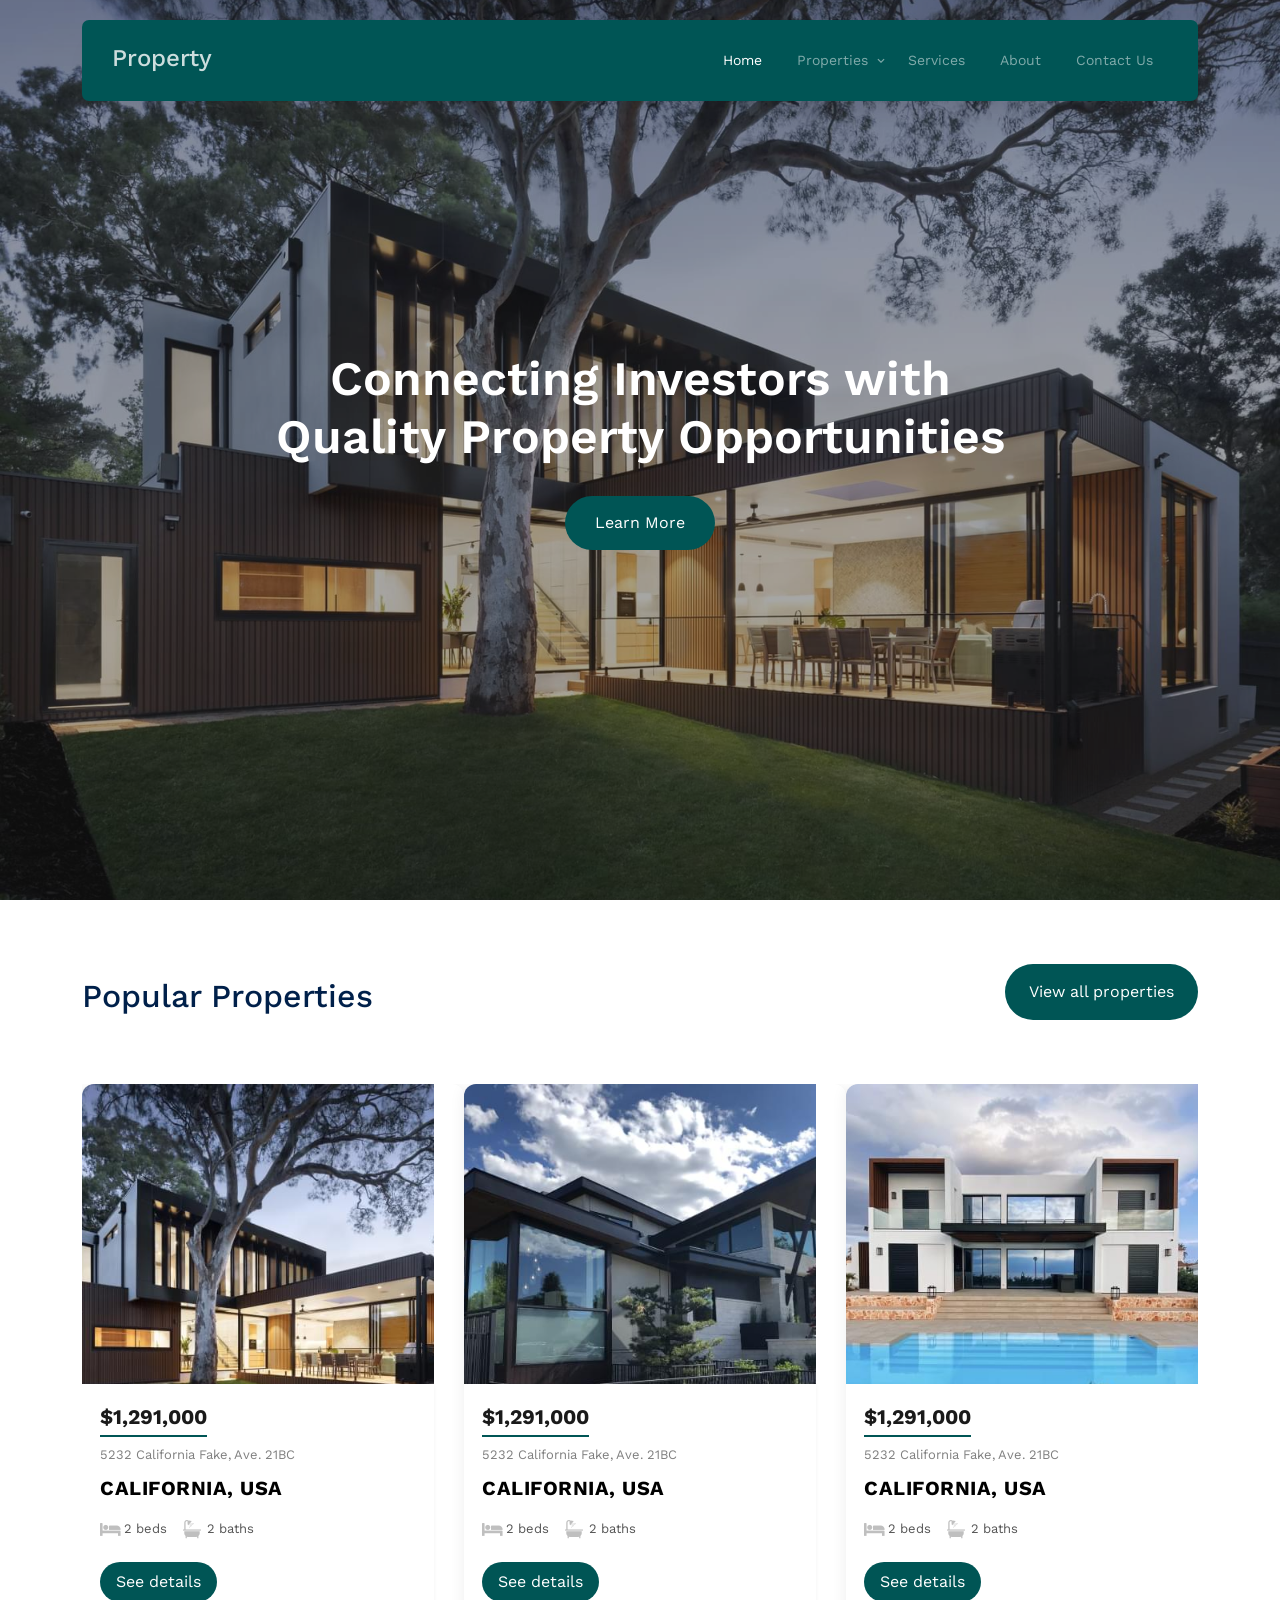
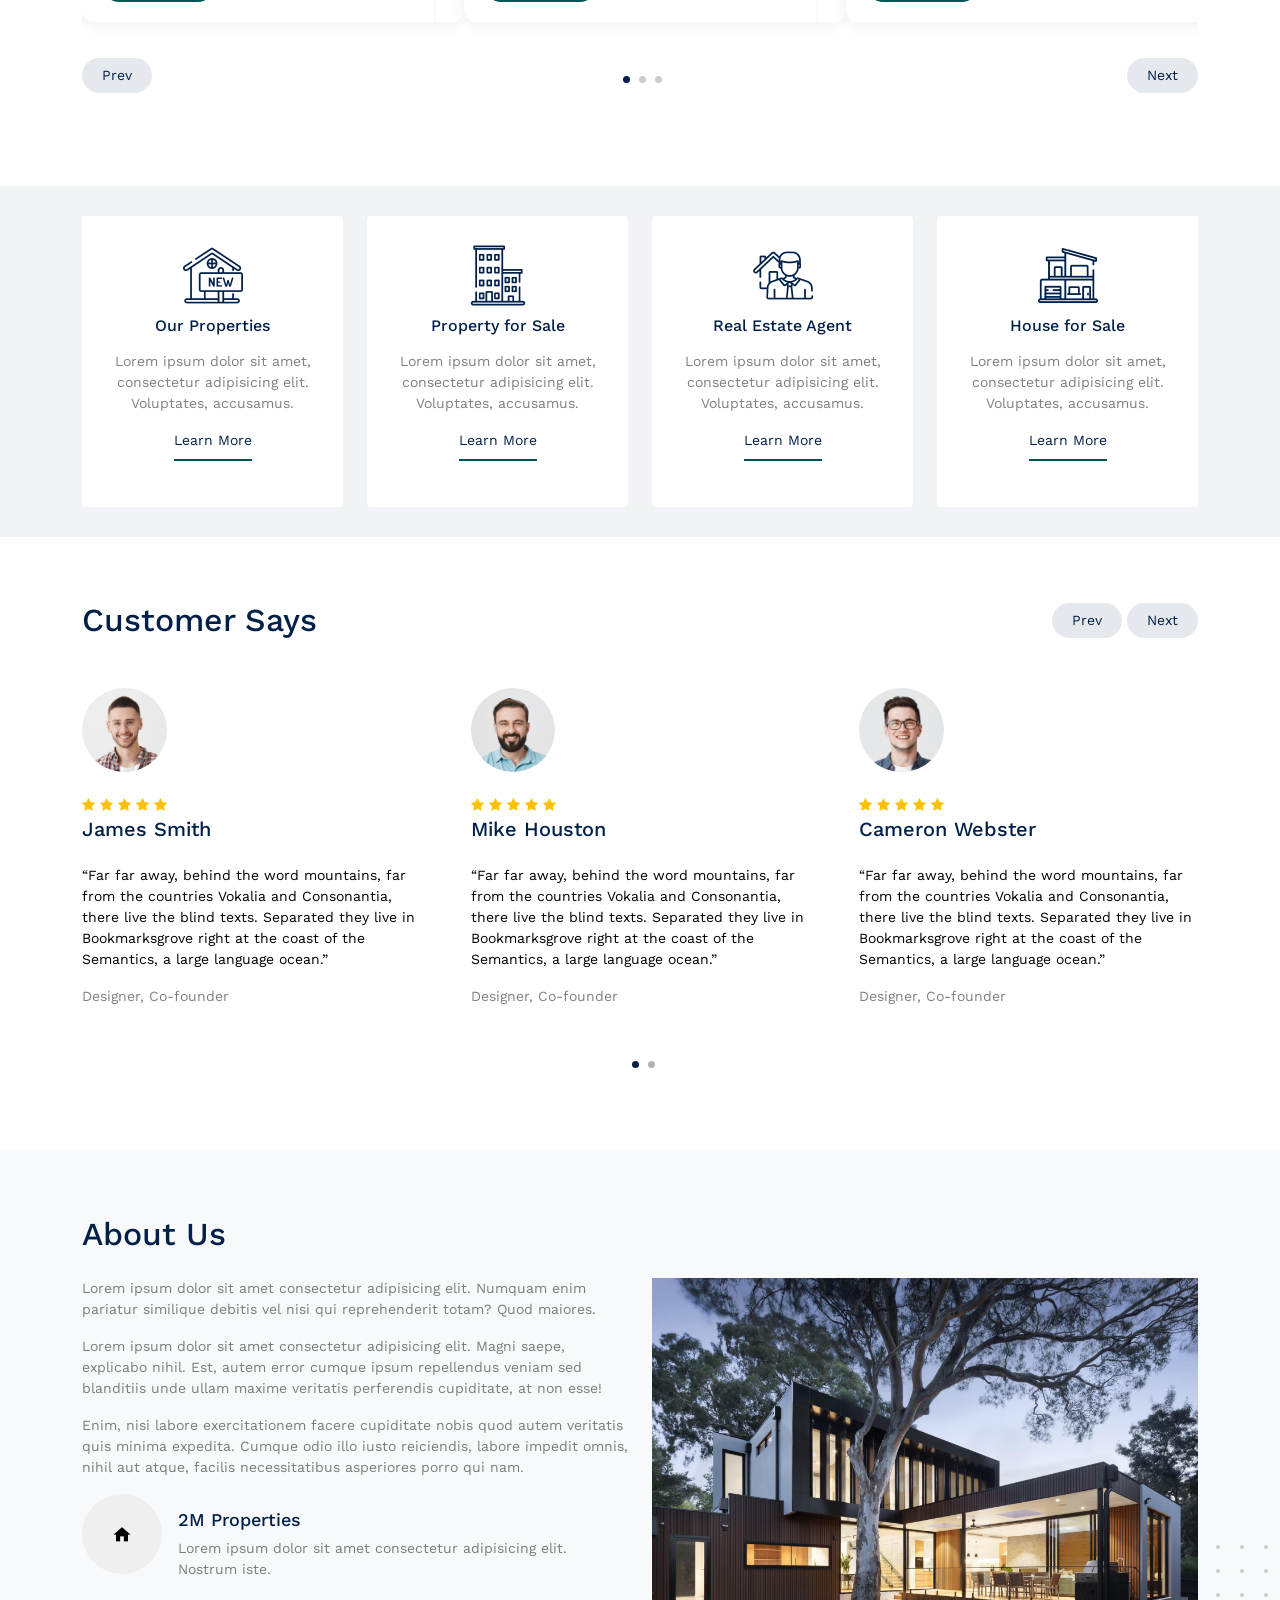
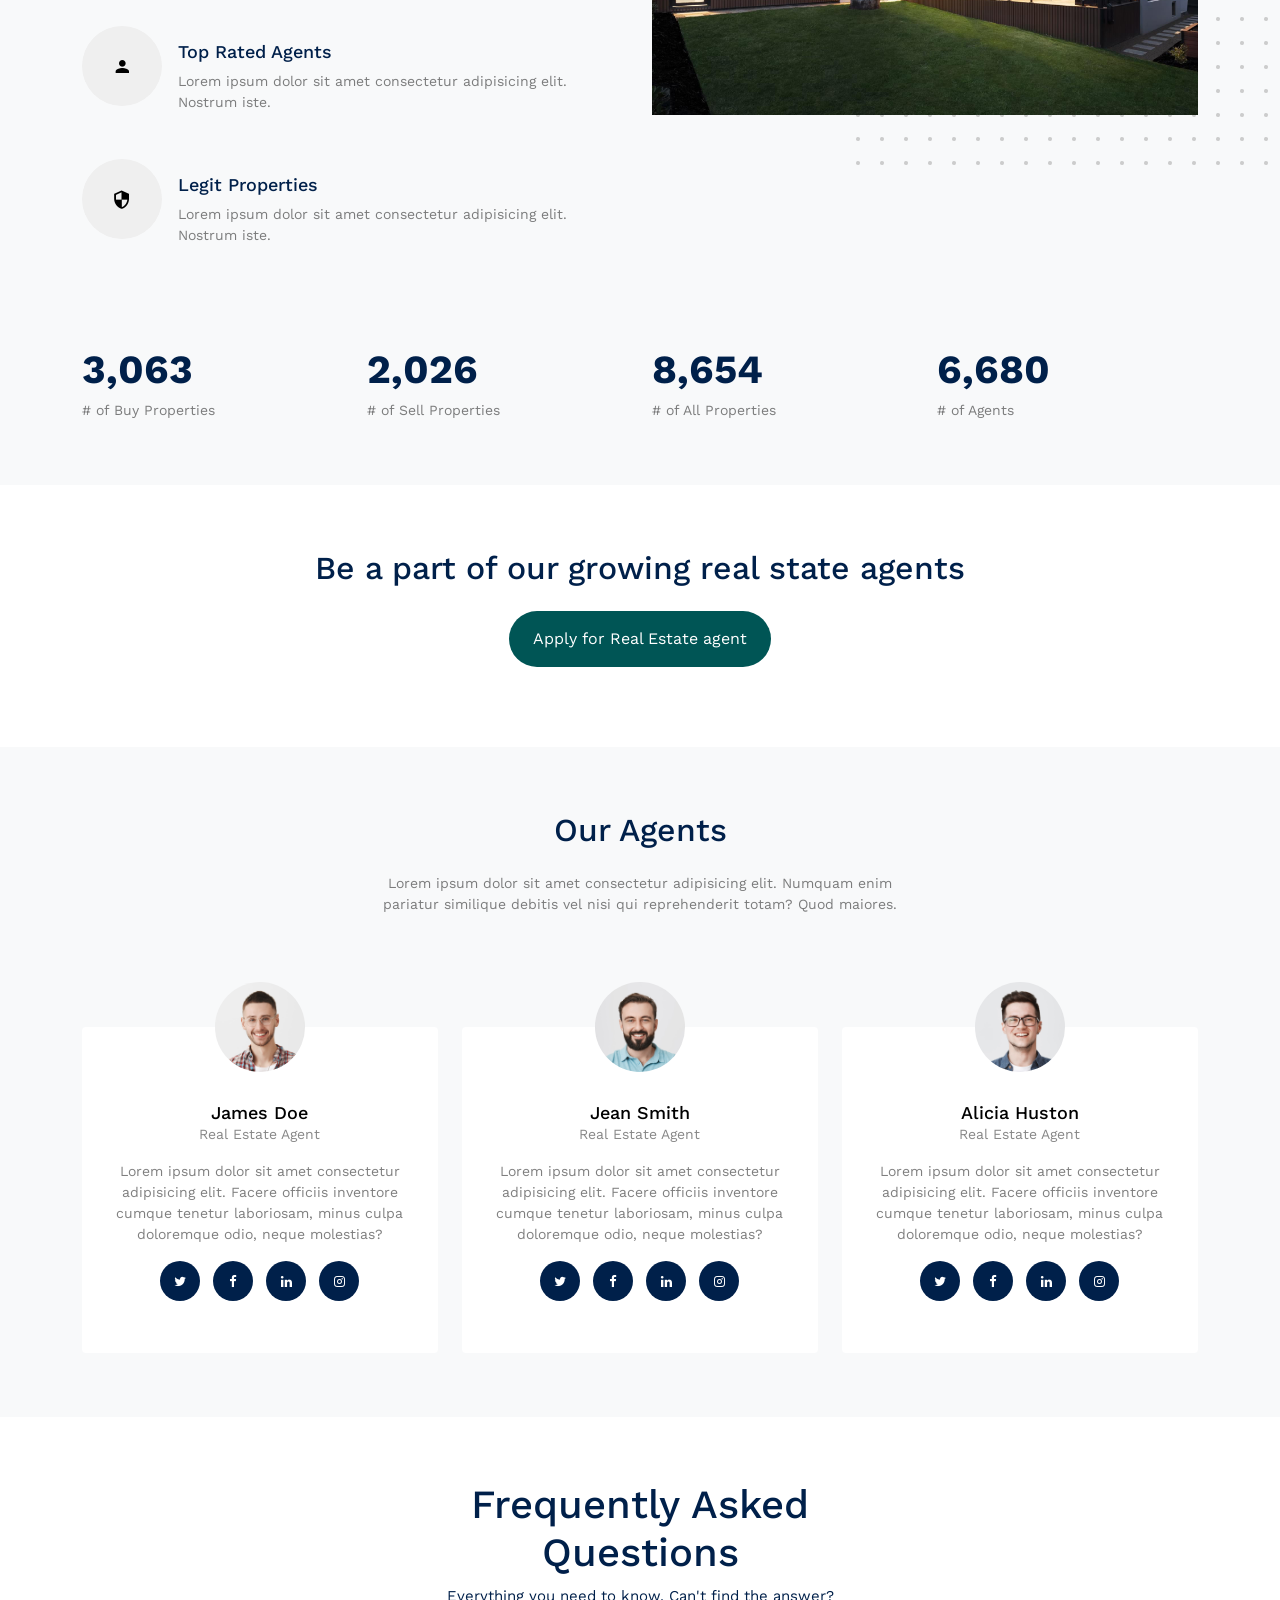
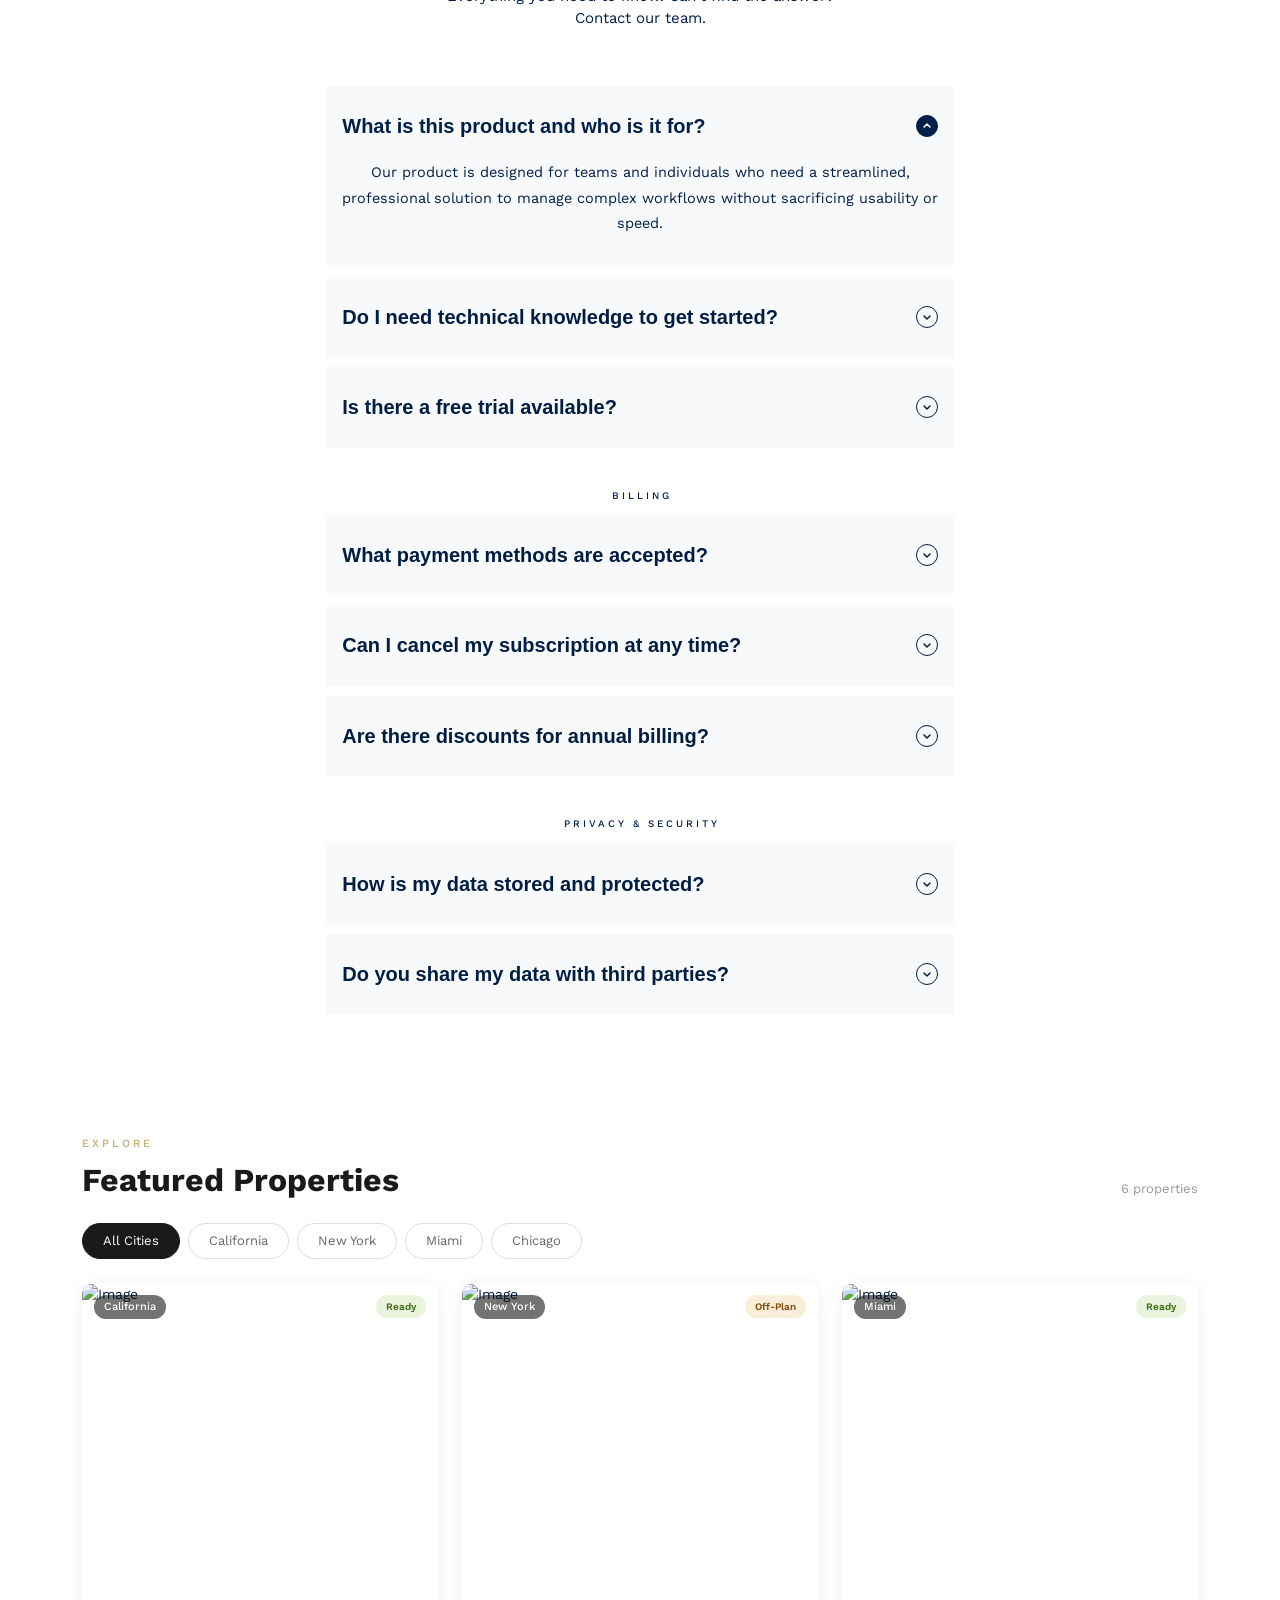
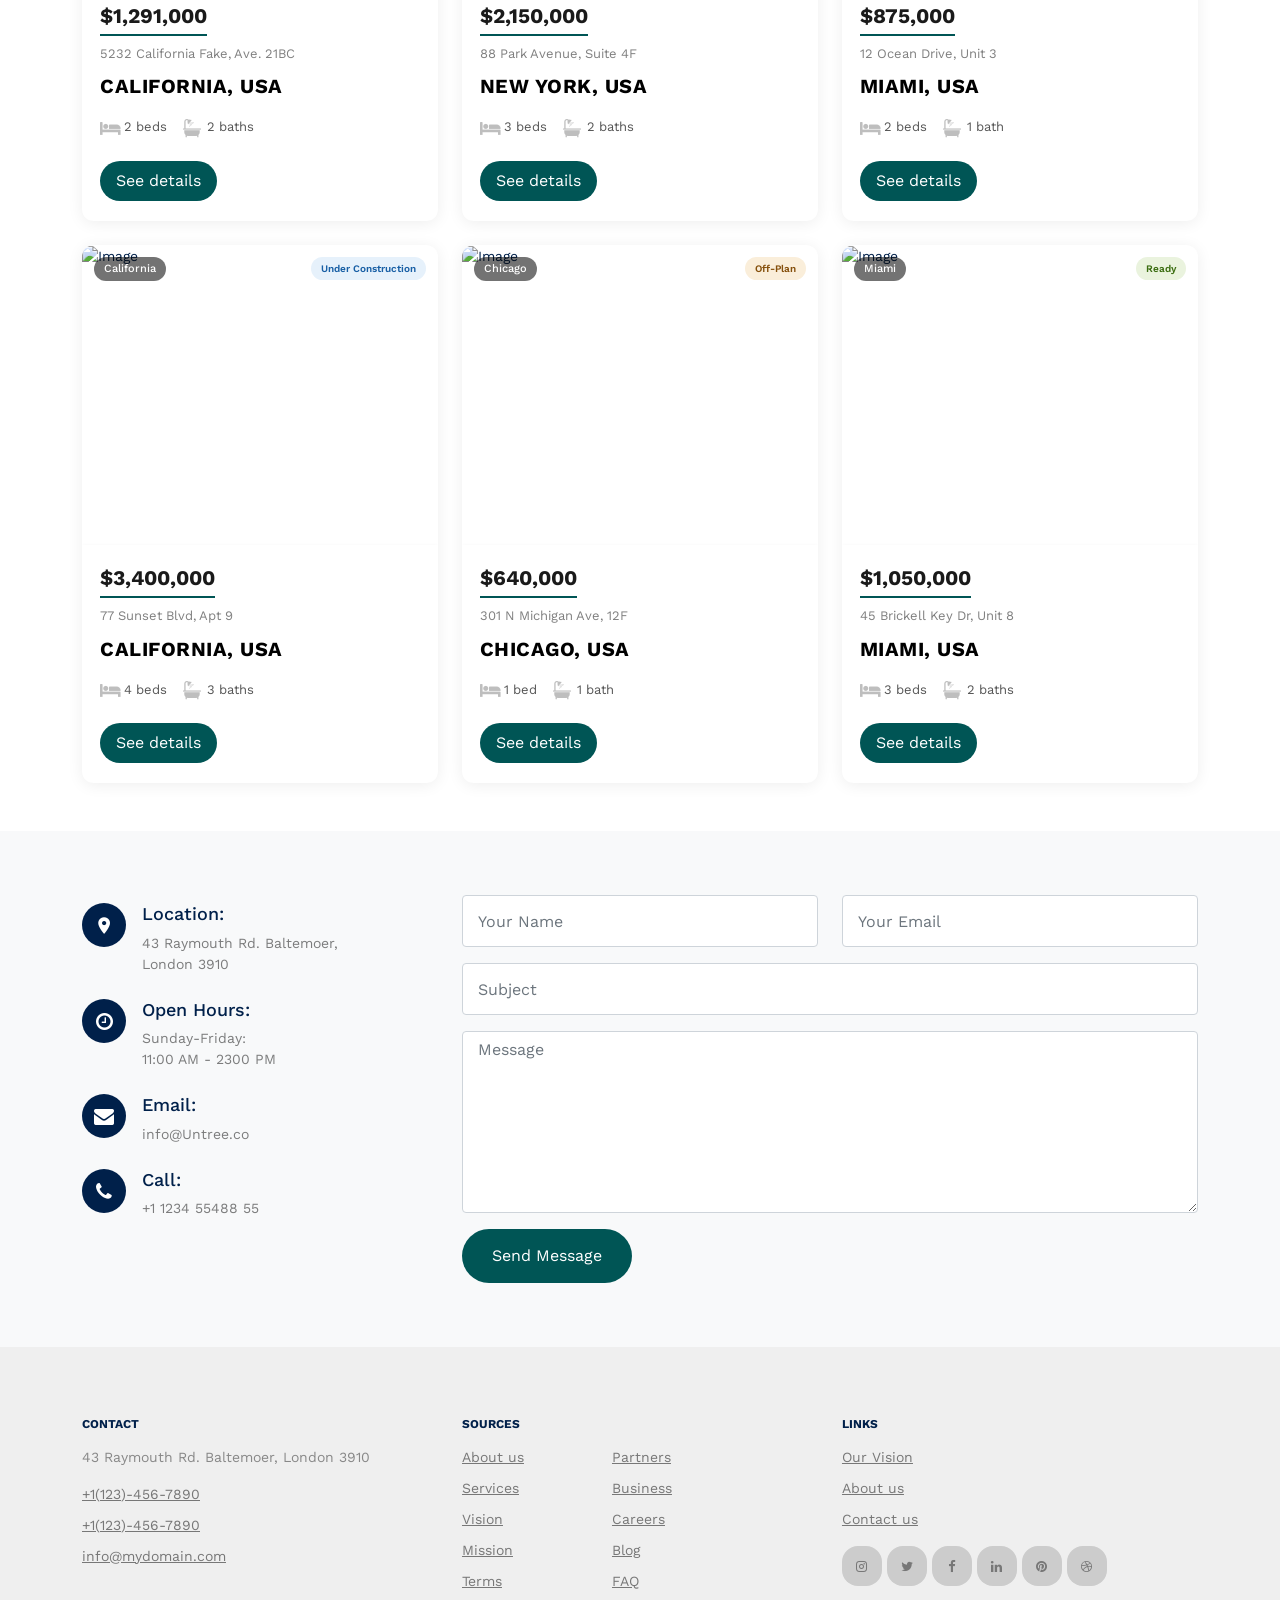
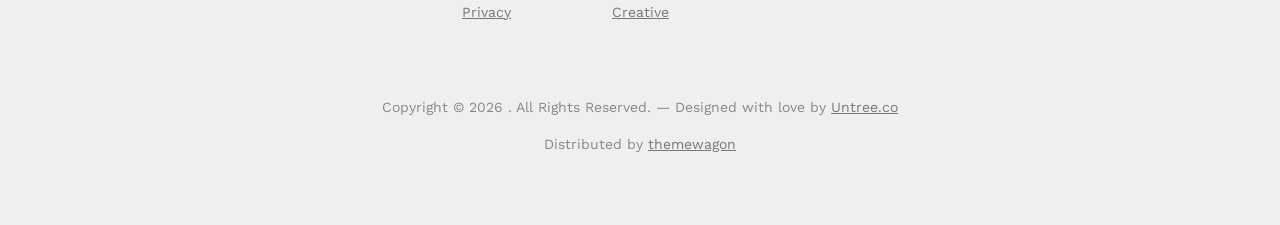
==== index.html @ 1cec0b63 "First commit" ====
<!-- /*
* Template Name: Property
* Template Author: Untree.co
* Template URI: https://untree.co/
* License: https://creativecommons.org/licenses/by/3.0/
*/ -->
<!DOCTYPE html>
<html lang="en">

<head>
  <meta charset="utf-8" />
  <meta name="viewport" content="width=device-width, initial-scale=1" />
  <meta name="author" content="Untree.co" />
  <link rel="shortcut icon" href="favicon.png" />

  <meta name="description" content="" />
  <meta name="keywords" content="bootstrap, bootstrap5" />

  <link rel="preconnect" href="https://fonts.googleapis.com" />
  <link rel="preconnect" href="https://fonts.gstatic.com" crossorigin />
  <link href="https://fonts.googleapis.com/css2?family=Work+Sans:wght@400;500;600;700&display=swap" rel="stylesheet" />

  <link rel="stylesheet" href="fonts/icomoon/style.css" />
  <link rel="stylesheet" href="fonts/flaticon/font/flaticon.css" />

  <link rel="stylesheet" href="css/tiny-slider.css" />
  <link rel="stylesheet" href="css/aos.css" />
  <link rel="stylesheet" href="css/style.css" />

  <title>
    Property &mdash; Free Bootstrap 5 Website Template by Untree.co
  </title>
</head>

<body>
  <div class="site-mobile-menu site-navbar-target">
    <div class="site-mobile-menu-header">
      <div class="site-mobile-menu-close">
        <span class="icofont-close js-menu-toggle"></span>
      </div>
    </div>
    <div class="site-mobile-menu-body"></div>
  </div>

  <nav class="site-nav">
    <div class="container">
      <div class="menu-bg-wrap">
        <div class="site-navigation">
          <a href="index.html" class="logo m-0 float-start">Property</a>

          <ul class="js-clone-nav d-none d-lg-inline-block text-start site-menu float-end">
            <li class="active"><a href="index.html">Home</a></li>
            <li class="has-children">
              <a href="properties.html">Properties</a>
              <ul class="dropdown">
                <li><a href="#">Buy Property</a></li>
                <li><a href="#">Sell Property</a></li>
                <li class="has-children">
                  <a href="#">Dropdown</a>
                  <ul class="dropdown">
                    <li><a href="#">Sub Menu One</a></li>
                    <li><a href="#">Sub Menu Two</a></li>
                    <li><a href="#">Sub Menu Three</a></li>
                  </ul>
                </li>
              </ul>
            </li>
            <li><a href="services.html">Services</a></li>
            <li><a href="about.html">About</a></li>
            <li><a href="contact.html">Contact Us</a></li>
          </ul>

          <a href="#"
            class="burger light me-auto float-end mt-1 site-menu-toggle js-menu-toggle d-inline-block d-lg-none"
            data-toggle="collapse" data-target="#main-navbar">
            <span></span>
          </a>
        </div>
      </div>
    </div>
  </nav>

  <div class="hero">
    <div class="hero-slide">
      <div class="img overlay" style="background-image: url('images/hero_bg_3.jpg')"></div>
      <div class="img overlay" style="background-image: url('images/hero_bg_2.jpg')"></div>
      <div class="img overlay" style="background-image: url('images/hero_bg_1.jpg')"></div>
    </div>

    <div class="container">
      <div class="row justify-content-center align-items-center">
        <div class="col-lg-8 text-center">
          <h1 class="heading" data-aos="fade-up">
            Connecting Investors with Quality Property Opportunities
          </h1>
          <!-- <h5 class="mb-3">British expat expertise, 20 years of local knowledge, and end-to-end investor support for the Saudi property market.</h5> -->
          <button type="button" class="btn btn-primary">Learn More</button>


        </div>
      </div>
    </div>
  </div>

  <div class="section">
    <div class="container">
      <div class="row mb-5 align-items-center">
        <div class="col-lg-6">
          <h2 class="font-weight-bold text-primary heading">
            Popular Properties
          </h2>
        </div>
        <div class="col-lg-6 text-lg-end">
          <p>
            <a href="#" target="_blank" class="btn btn-primary text-white py-3 px-4">View all properties</a>
          </p>
        </div>
      </div>
      <div class="row">
        <div class="col-12">
          <div class="property-slider-wrap">
            <div class="property-slider">
              <div class="property-item">
                <a href="property-single.html" class="img">
                  <img src="images/img_1.jpg" alt="Image" class="img-fluid" />
                </a>

                <div class="property-content">
                  <div class="price mb-2"><span>$1,291,000</span></div>
                  <div>
                    <span class="d-block mb-2 text-black-50">5232 California Fake, Ave. 21BC</span>
                    <span class="city d-block mb-3">California, USA</span>

                    <div class="specs d-flex mb-4">
                      <span class="d-block d-flex align-items-center me-3">
                        <span class="icon-bed me-2"></span>
                        <span class="caption">2 beds</span>
                      </span>
                      <span class="d-block d-flex align-items-center">
                        <span class="icon-bath me-2"></span>
                        <span class="caption">2 baths</span>
                      </span>
                    </div>

                    <a href="property-single.html" class="btn btn-primary py-2 px-3">See details</a>
                  </div>
                </div>
              </div>
              <!-- .item -->

              <div class="property-item">
                <a href="property-single.html" class="img">
                  <img src="images/img_2.jpg" alt="Image" class="img-fluid" />
                </a>

                <div class="property-content">
                  <div class="price mb-2"><span>$1,291,000</span></div>
                  <div>
                    <span class="d-block mb-2 text-black-50">5232 California Fake, Ave. 21BC</span>
                    <span class="city d-block mb-3">California, USA</span>

                    <div class="specs d-flex mb-4">
                      <span class="d-block d-flex align-items-center me-3">
                        <span class="icon-bed me-2"></span>
                        <span class="caption">2 beds</span>
                      </span>
                      <span class="d-block d-flex align-items-center">
                        <span class="icon-bath me-2"></span>
                        <span class="caption">2 baths</span>
                      </span>
                    </div>

                    <a href="property-single.html" class="btn btn-primary py-2 px-3">See details</a>
                  </div>
                </div>
              </div>
              <!-- .item -->

              <div class="property-item">
                <a href="property-single.html" class="img">
                  <img src="images/img_3.jpg" alt="Image" class="img-fluid" />
                </a>

                <div class="property-content">
                  <div class="price mb-2"><span>$1,291,000</span></div>
                  <div>
                    <span class="d-block mb-2 text-black-50">5232 California Fake, Ave. 21BC</span>
                    <span class="city d-block mb-3">California, USA</span>

                    <div class="specs d-flex mb-4">
                      <span class="d-block d-flex align-items-center me-3">
                        <span class="icon-bed me-2"></span>
                        <span class="caption">2 beds</span>
                      </span>
                      <span class="d-block d-flex align-items-center">
                        <span class="icon-bath me-2"></span>
                        <span class="caption">2 baths</span>
                      </span>
                    </div>

                    <a href="property-single.html" class="btn btn-primary py-2 px-3">See details</a>
                  </div>
                </div>
              </div>
              <!-- .item -->

              <div class="property-item">
                <a href="property-single.html" class="img">
                  <img src="images/img_4.jpg" alt="Image" class="img-fluid" />
                </a>

                <div class="property-content">
                  <div class="price mb-2"><span>$1,291,000</span></div>
                  <div>
                    <span class="d-block mb-2 text-black-50">5232 California Fake, Ave. 21BC</span>
                    <span class="city d-block mb-3">California, USA</span>

                    <div class="specs d-flex mb-4">
                      <span class="d-block d-flex align-items-center me-3">
                        <span class="icon-bed me-2"></span>
                        <span class="caption">2 beds</span>
                      </span>
                      <span class="d-block d-flex align-items-center">
                        <span class="icon-bath me-2"></span>
                        <span class="caption">2 baths</span>
                      </span>
                    </div>

                    <a href="property-single.html" class="btn btn-primary py-2 px-3">See details</a>
                  </div>
                </div>
              </div>
              <!-- .item -->

              <div class="property-item">
                <a href="property-single.html" class="img">
                  <img src="images/img_5.jpg" alt="Image" class="img-fluid" />
                </a>

                <div class="property-content">
                  <div class="price mb-2"><span>$1,291,000</span></div>
                  <div>
                    <span class="d-block mb-2 text-black-50">5232 California Fake, Ave. 21BC</span>
                    <span class="city d-block mb-3">California, USA</span>

                    <div class="specs d-flex mb-4">
                      <span class="d-block d-flex align-items-center me-3">
                        <span class="icon-bed me-2"></span>
                        <span class="caption">2 beds</span>
                      </span>
                      <span class="d-block d-flex align-items-center">
                        <span class="icon-bath me-2"></span>
                        <span class="caption">2 baths</span>
                      </span>
                    </div>

                    <a href="property-single.html" class="btn btn-primary py-2 px-3">See details</a>
                  </div>
                </div>
              </div>
              <!-- .item -->

              <div class="property-item">
                <a href="property-single.html" class="img">
                  <img src="images/img_6.jpg" alt="Image" class="img-fluid" />
                </a>

                <div class="property-content">
                  <div class="price mb-2"><span>$1,291,000</span></div>
                  <div>
                    <span class="d-block mb-2 text-black-50">5232 California Fake, Ave. 21BC</span>
                    <span class="city d-block mb-3">California, USA</span>

                    <div class="specs d-flex mb-4">
                      <span class="d-block d-flex align-items-center me-3">
                        <span class="icon-bed me-2"></span>
                        <span class="caption">2 beds</span>
                      </span>
                      <span class="d-block d-flex align-items-center">
                        <span class="icon-bath me-2"></span>
                        <span class="caption">2 baths</span>
                      </span>
                    </div>

                    <a href="property-single.html" class="btn btn-primary py-2 px-3">See details</a>
                  </div>
                </div>
              </div>
              <!-- .item -->

              <div class="property-item">
                <a href="property-single.html" class="img">
                  <img src="images/img_7.jpg" alt="Image" class="img-fluid" />
                </a>

                <div class="property-content">
                  <div class="price mb-2"><span>$1,291,000</span></div>
                  <div>
                    <span class="d-block mb-2 text-black-50">5232 California Fake, Ave. 21BC</span>
                    <span class="city d-block mb-3">California, USA</span>

                    <div class="specs d-flex mb-4">
                      <span class="d-block d-flex align-items-center me-3">
                        <span class="icon-bed me-2"></span>
                        <span class="caption">2 beds</span>
                      </span>
                      <span class="d-block d-flex align-items-center">
                        <span class="icon-bath me-2"></span>
                        <span class="caption">2 baths</span>
                      </span>
                    </div>

                    <a href="property-single.html" class="btn btn-primary py-2 px-3">See details</a>
                  </div>
                </div>
              </div>
              <!-- .item -->

              <div class="property-item">
                <a href="property-single.html" class="img">
                  <img src="images/img_8.jpg" alt="Image" class="img-fluid" />
                </a>

                <div class="property-content">
                  <div class="price mb-2"><span>$1,291,000</span></div>
                  <div>
                    <span class="d-block mb-2 text-black-50">5232 California Fake, Ave. 21BC</span>
                    <span class="city d-block mb-3">California, USA</span>

                    <div class="specs d-flex mb-4">
                      <span class="d-block d-flex align-items-center me-3">
                        <span class="icon-bed me-2"></span>
                        <span class="caption">2 beds</span>
                      </span>
                      <span class="d-block d-flex align-items-center">
                        <span class="icon-bath me-2"></span>
                        <span class="caption">2 baths</span>
                      </span>
                    </div>

                    <a href="property-single.html" class="btn btn-primary py-2 px-3">See details</a>
                  </div>
                </div>
              </div>
              <!-- .item -->

              <div class="property-item">
                <a href="property-single.html" class="img">
                  <img src="images/img_1.jpg" alt="Image" class="img-fluid" />
                </a>

                <div class="property-content">
                  <div class="price mb-2"><span>$1,291,000</span></div>
                  <div>
                    <span class="d-block mb-2 text-black-50">5232 California Fake, Ave. 21BC</span>
                    <span class="city d-block mb-3">California, USA</span>

                    <div class="specs d-flex mb-4">
                      <span class="d-block d-flex align-items-center me-3">
                        <span class="icon-bed me-2"></span>
                        <span class="caption">2 beds</span>
                      </span>
                      <span class="d-block d-flex align-items-center">
                        <span class="icon-bath me-2"></span>
                        <span class="caption">2 baths</span>
                      </span>
                    </div>

                    <a href="property-single.html" class="btn btn-primary py-2 px-3">See details</a>
                  </div>
                </div>
              </div>
              <!-- .item -->
            </div>

            <div id="property-nav" class="controls" tabindex="0" aria-label="Carousel Navigation">
              <span class="prev" data-controls="prev" aria-controls="property" tabindex="-1">Prev</span>
              <span class="next" data-controls="next" aria-controls="property" tabindex="-1">Next</span>
            </div>
          </div>
        </div>
      </div>
    </div>
  </div>

  <section class="features-1">
    <div class="container">
      <div class="row">
        <div class="col-6 col-lg-3" data-aos="fade-up" data-aos-delay="300">
          <div class="box-feature">
            <span class="flaticon-house"></span>
            <h3 class="mb-3">Our Properties</h3>
            <p>
              Lorem ipsum dolor sit amet, consectetur adipisicing elit.
              Voluptates, accusamus.
            </p>
            <p><a href="#" class="learn-more">Learn More</a></p>
          </div>
        </div>
        <div class="col-6 col-lg-3" data-aos="fade-up" data-aos-delay="500">
          <div class="box-feature">
            <span class="flaticon-building"></span>
            <h3 class="mb-3">Property for Sale</h3>
            <p>
              Lorem ipsum dolor sit amet, consectetur adipisicing elit.
              Voluptates, accusamus.
            </p>
            <p><a href="#" class="learn-more">Learn More</a></p>
          </div>
        </div>
        <div class="col-6 col-lg-3" data-aos="fade-up" data-aos-delay="400">
          <div class="box-feature">
            <span class="flaticon-house-3"></span>
            <h3 class="mb-3">Real Estate Agent</h3>
            <p>
              Lorem ipsum dolor sit amet, consectetur adipisicing elit.
              Voluptates, accusamus.
            </p>
            <p><a href="#" class="learn-more">Learn More</a></p>
          </div>
        </div>
        <div class="col-6 col-lg-3" data-aos="fade-up" data-aos-delay="600">
          <div class="box-feature">
            <span class="flaticon-house-1"></span>
            <h3 class="mb-3">House for Sale</h3>
            <p>
              Lorem ipsum dolor sit amet, consectetur adipisicing elit.
              Voluptates, accusamus.
            </p>
            <p><a href="#" class="learn-more">Learn More</a></p>
          </div>
        </div>
      </div>
    </div>
  </section>

  <div class="section sec-testimonials">
    <div class="container">
      <div class="row mb-5 align-items-center">
        <div class="col-md-6">
          <h2 class="font-weight-bold heading text-primary mb-4 mb-md-0">
            Customer Says
          </h2>
        </div>
        <div class="col-md-6 text-md-end">
          <div id="testimonial-nav">
            <span class="prev" data-controls="prev">Prev</span>

            <span class="next" data-controls="next">Next</span>
          </div>
        </div>
      </div>

      <div class="row">
        <div class="col-lg-4"></div>
      </div>
      <div class="testimonial-slider-wrap">
        <div class="testimonial-slider">
          <div class="item">
            <div class="testimonial">
              <img src="images/person_1-min.jpg" alt="Image" class="img-fluid rounded-circle w-25 mb-4" />
              <div class="rate">
                <span class="icon-star text-warning"></span>
                <span class="icon-star text-warning"></span>
                <span class="icon-star text-warning"></span>
                <span class="icon-star text-warning"></span>
                <span class="icon-star text-warning"></span>
              </div>
              <h3 class="h5 text-primary mb-4">James Smith</h3>
              <blockquote>
                <p>
                  &ldquo;Far far away, behind the word mountains, far from the
                  countries Vokalia and Consonantia, there live the blind
                  texts. Separated they live in Bookmarksgrove right at the
                  coast of the Semantics, a large language ocean.&rdquo;
                </p>
              </blockquote>
              <p class="text-black-50">Designer, Co-founder</p>
            </div>
          </div>

          <div class="item">
            <div class="testimonial">
              <img src="images/person_2-min.jpg" alt="Image" class="img-fluid rounded-circle w-25 mb-4" />
              <div class="rate">
                <span class="icon-star text-warning"></span>
                <span class="icon-star text-warning"></span>
                <span class="icon-star text-warning"></span>
                <span class="icon-star text-warning"></span>
                <span class="icon-star text-warning"></span>
              </div>
              <h3 class="h5 text-primary mb-4">Mike Houston</h3>
              <blockquote>
                <p>
                  &ldquo;Far far away, behind the word mountains, far from the
                  countries Vokalia and Consonantia, there live the blind
                  texts. Separated they live in Bookmarksgrove right at the
                  coast of the Semantics, a large language ocean.&rdquo;
                </p>
              </blockquote>
              <p class="text-black-50">Designer, Co-founder</p>
            </div>
          </div>

          <div class="item">
            <div class="testimonial">
              <img src="images/person_3-min.jpg" alt="Image" class="img-fluid rounded-circle w-25 mb-4" />
              <div class="rate">
                <span class="icon-star text-warning"></span>
                <span class="icon-star text-warning"></span>
                <span class="icon-star text-warning"></span>
                <span class="icon-star text-warning"></span>
                <span class="icon-star text-warning"></span>
              </div>
              <h3 class="h5 text-primary mb-4">Cameron Webster</h3>
              <blockquote>
                <p>
                  &ldquo;Far far away, behind the word mountains, far from the
                  countries Vokalia and Consonantia, there live the blind
                  texts. Separated they live in Bookmarksgrove right at the
                  coast of the Semantics, a large language ocean.&rdquo;
                </p>
              </blockquote>
              <p class="text-black-50">Designer, Co-founder</p>
            </div>
          </div>

          <div class="item">
            <div class="testimonial">
              <img src="images/person_4-min.jpg" alt="Image" class="img-fluid rounded-circle w-25 mb-4" />
              <div class="rate">
                <span class="icon-star text-warning"></span>
                <span class="icon-star text-warning"></span>
                <span class="icon-star text-warning"></span>
                <span class="icon-star text-warning"></span>
                <span class="icon-star text-warning"></span>
              </div>
              <h3 class="h5 text-primary mb-4">Dave Smith</h3>
              <blockquote>
                <p>
                  &ldquo;Far far away, behind the word mountains, far from the
                  countries Vokalia and Consonantia, there live the blind
                  texts. Separated they live in Bookmarksgrove right at the
                  coast of the Semantics, a large language ocean.&rdquo;
                </p>
              </blockquote>
              <p class="text-black-50">Designer, Co-founder</p>
            </div>
          </div>
        </div>
      </div>
    </div>
  </div>

  <div class="section section-4 bg-light">
    <div class="container">
      <div class="row text-left mb-5">
        <div class="col-12">
          <h2 class="font-weight-bold heading text-primary mb-4">About Us</h2>
        </div>
        <div class="col-lg-6">
          <p class="text-black-50">
            Lorem ipsum dolor sit amet consectetur adipisicing elit. Numquam
            enim pariatur similique debitis vel nisi qui reprehenderit totam?
            Quod maiores.
          </p>
          <p class="text-black-50">
            Lorem ipsum dolor sit amet consectetur adipisicing elit. Magni
            saepe, explicabo nihil. Est, autem error cumque ipsum repellendus
            veniam sed blanditiis unde ullam maxime veritatis perferendis
            cupiditate, at non esse!
          </p>
          <p class="text-black-50">
            Enim, nisi labore exercitationem facere cupiditate nobis quod
            autem veritatis quis minima expedita. Cumque odio illo iusto
            reiciendis, labore impedit omnis, nihil aut atque, facilis
            necessitatibus asperiores porro qui nam.
          </p>
          <div class="col-lg-12">
            <div class="d-flex feature-h">
              <span class="wrap-icon me-3">
                <span class="icon-home2"></span>
              </span>
              <div class="feature-text">
                <h3 class="heading">2M Properties</h3>
                <p class="text-black-50">
                  Lorem ipsum dolor sit amet consectetur adipisicing elit.
                  Nostrum iste.
                </p>
              </div>
            </div>

            <div class="d-flex feature-h">
              <span class="wrap-icon me-3">
                <span class="icon-person"></span>
              </span>
              <div class="feature-text">
                <h3 class="heading">Top Rated Agents</h3>
                <p class="text-black-50">
                  Lorem ipsum dolor sit amet consectetur adipisicing elit.
                  Nostrum iste.
                </p>
              </div>
            </div>

            <div class="d-flex feature-h">
              <span class="wrap-icon me-3">
                <span class="icon-security"></span>
              </span>
              <div class="feature-text">
                <h3 class="heading">Legit Properties</h3>
                <p class="text-black-50">
                  Lorem ipsum dolor sit amet consectetur adipisicing elit.
                  Nostrum iste.
                </p>
              </div>
            </div>
          </div>

        </div>
        <div class="col-lg-6">
          <div class="img-about dots">
            <img src="images/hero_bg_3.jpg" alt="Image" class="img-fluid" />
          </div>
        </div>
      </div>

      <div class="row section-counter mt-5">
        <div class="col-6 col-sm-6 col-md-6 col-lg-3" data-aos="fade-up" data-aos-delay="300">
          <div class="counter-wrap mb-5 mb-lg-0">
            <span class="number"><span class="countup text-primary">3298</span></span>
            <span class="caption text-black-50"># of Buy Properties</span>
          </div>
        </div>
        <div class="col-6 col-sm-6 col-md-6 col-lg-3" data-aos="fade-up" data-aos-delay="400">
          <div class="counter-wrap mb-5 mb-lg-0">
            <span class="number"><span class="countup text-primary">2181</span></span>
            <span class="caption text-black-50"># of Sell Properties</span>
          </div>
        </div>
        <div class="col-6 col-sm-6 col-md-6 col-lg-3" data-aos="fade-up" data-aos-delay="500">
          <div class="counter-wrap mb-5 mb-lg-0">
            <span class="number"><span class="countup text-primary">9316</span></span>
            <span class="caption text-black-50"># of All Properties</span>
          </div>
        </div>
        <div class="col-6 col-sm-6 col-md-6 col-lg-3" data-aos="fade-up" data-aos-delay="600">
          <div class="counter-wrap mb-5 mb-lg-0">
            <span class="number"><span class="countup text-primary">7191</span></span>
            <span class="caption text-black-50"># of Agents</span>
          </div>
        </div>
      </div>
    </div>
  </div>

  <div class="section">
    <div class="row justify-content-center footer-cta" data-aos="fade-up">
      <div class="col-lg-7 mx-auto text-center">
        <h2 class="mb-4">Be a part of our growing real state agents</h2>
        <p>
          <a href="#" target="_blank" class="btn btn-primary text-white py-3 px-4">Apply for Real Estate agent</a>
        </p>
      </div>
      <!-- /.col-lg-7 -->
    </div>
    <!-- /.row -->
  </div>

  <div class="section section-5 bg-light">
    <div class="container">
      <div class="row justify-content-center text-center mb-5">
        <div class="col-lg-6 mb-5">
          <h2 class="font-weight-bold heading text-primary mb-4">
            Our Agents
          </h2>
          <p class="text-black-50">
            Lorem ipsum dolor sit amet consectetur adipisicing elit. Numquam
            enim pariatur similique debitis vel nisi qui reprehenderit totam?
            Quod maiores.
          </p>
        </div>
      </div>
      <div class="row">
        <div class="col-sm-6 col-md-6 col-lg-4 mb-5 mb-lg-0">
          <div class="h-100 person">
            <img src="images/person_1-min.jpg" alt="Image" class="img-fluid" />

            <div class="person-contents">
              <h2 class="mb-0"><a href="#">James Doe</a></h2>
              <span class="meta d-block mb-3">Real Estate Agent</span>
              <p>
                Lorem ipsum dolor sit amet consectetur adipisicing elit.
                Facere officiis inventore cumque tenetur laboriosam, minus
                culpa doloremque odio, neque molestias?
              </p>

              <ul class="social list-unstyled list-inline dark-hover">
                <li class="list-inline-item">
                  <a href="#"><span class="icon-twitter"></span></a>
                </li>
                <li class="list-inline-item">
                  <a href="#"><span class="icon-facebook"></span></a>
                </li>
                <li class="list-inline-item">
                  <a href="#"><span class="icon-linkedin"></span></a>
                </li>
                <li class="list-inline-item">
                  <a href="#"><span class="icon-instagram"></span></a>
                </li>
              </ul>
            </div>
          </div>
        </div>
        <div class="col-sm-6 col-md-6 col-lg-4 mb-5 mb-lg-0">
          <div class="h-100 person">
            <img src="images/person_2-min.jpg" alt="Image" class="img-fluid" />

            <div class="person-contents">
              <h2 class="mb-0"><a href="#">Jean Smith</a></h2>
              <span class="meta d-block mb-3">Real Estate Agent</span>
              <p>
                Lorem ipsum dolor sit amet consectetur adipisicing elit.
                Facere officiis inventore cumque tenetur laboriosam, minus
                culpa doloremque odio, neque molestias?
              </p>

              <ul class="social list-unstyled list-inline dark-hover">
                <li class="list-inline-item">
                  <a href="#"><span class="icon-twitter"></span></a>
                </li>
                <li class="list-inline-item">
                  <a href="#"><span class="icon-facebook"></span></a>
                </li>
                <li class="list-inline-item">
                  <a href="#"><span class="icon-linkedin"></span></a>
                </li>
                <li class="list-inline-item">
                  <a href="#"><span class="icon-instagram"></span></a>
                </li>
              </ul>
            </div>
          </div>
        </div>
        <div class="col-sm-6 col-md-6 col-lg-4 mb-5 mb-lg-0">
          <div class="h-100 person">
            <img src="images/person_3-min.jpg" alt="Image" class="img-fluid" />

            <div class="person-contents">
              <h2 class="mb-0"><a href="#">Alicia Huston</a></h2>
              <span class="meta d-block mb-3">Real Estate Agent</span>
              <p>
                Lorem ipsum dolor sit amet consectetur adipisicing elit.
                Facere officiis inventore cumque tenetur laboriosam, minus
                culpa doloremque odio, neque molestias?
              </p>

              <ul class="social list-unstyled list-inline dark-hover">
                <li class="list-inline-item">
                  <a href="#"><span class="icon-twitter"></span></a>
                </li>
                <li class="list-inline-item">
                  <a href="#"><span class="icon-facebook"></span></a>
                </li>
                <li class="list-inline-item">
                  <a href="#"><span class="icon-linkedin"></span></a>
                </li>
                <li class="list-inline-item">
                  <a href="#"><span class="icon-instagram"></span></a>
                </li>
              </ul>
            </div>
          </div>
        </div>
      </div>
    </div>
  </div>

  <div class="section">
    <div class="row justify-content-center footer-cta" data-aos="fade-up">
      <div class="col-lg-6 mx-auto text-center">
        <div class="faq-header">

          <h1 class="heading text-primary ">Frequently Asked<br>Questions</h1>
          <p class="faq-subtitle">Everything you need to know. Can't find the answer? Contact our team.</p>
        </div>

        <div class="faq-wrap">

          <!-- Category 1 -->

          <div class="accordion" id="faqGeneral">

            <div class="accordion-item">
              <h2 class="accordion-header">
                <button class="accordion-button" type="button" data-bs-toggle="collapse" data-bs-target="#g1">
                  What is this product and who is it for?
                  <span class="faq-icon"><svg viewBox="0 0 10 10" fill="none" xmlns="http://www.w3.org/2000/svg">
                      <path d="M2 4L5 7L8 4" stroke-width="1.5" stroke-linecap="round" stroke-linejoin="round" />
                    </svg></span>
                </button>
              </h2>
              <div id="g1" class="accordion-collapse collapse show" data-bs-parent="#faqGeneral">
                <div class="accordion-body">
                  Our product is designed for teams and individuals who need a streamlined, professional solution to
                  manage
                  complex workflows without sacrificing usability or speed.
                </div>
              </div>
            </div>

            <div class="accordion-item">
              <h2 class="accordion-header">
                <button class="accordion-button collapsed" type="button" data-bs-toggle="collapse" data-bs-target="#g2">
                  Do I need technical knowledge to get started?
                  <span class="faq-icon"><svg viewBox="0 0 10 10" fill="none" xmlns="http://www.w3.org/2000/svg">
                      <path d="M2 4L5 7L8 4" stroke-width="1.5" stroke-linecap="round" stroke-linejoin="round" />
                    </svg></span>
                </button>
              </h2>
              <div id="g2" class="accordion-collapse collapse" data-bs-parent="#faqGeneral">
                <div class="accordion-body">
                  No technical background is required. Our onboarding guides you through every step, and our support
                  team is
                  available if you run into anything unexpected.
                </div>
              </div>
            </div>

            <div class="accordion-item">
              <h2 class="accordion-header">
                <button class="accordion-button collapsed" type="button" data-bs-toggle="collapse" data-bs-target="#g3">
                  Is there a free trial available?
                  <span class="faq-icon"><svg viewBox="0 0 10 10" fill="none" xmlns="http://www.w3.org/2000/svg">
                      <path d="M2 4L5 7L8 4" stroke-width="1.5" stroke-linecap="round" stroke-linejoin="round" />
                    </svg></span>
                </button>
              </h2>
              <div id="g3" class="accordion-collapse collapse" data-bs-parent="#faqGeneral">
                <div class="accordion-body">
                  Yes — you get 14 days free with full access to all features. No credit card required to start. You can
                  upgrade or cancel at any point during the trial.
                </div>
              </div>
            </div>

          </div><!-- /faqGeneral -->

          <!-- Category 2 -->
          <p class="faq-category">Billing</p>
          <div class="accordion" id="faqBilling">

            <div class="accordion-item">
              <h2 class="accordion-header">
                <button class="accordion-button collapsed" type="button" data-bs-toggle="collapse" data-bs-target="#b1">
                  What payment methods are accepted?
                  <span class="faq-icon"><svg viewBox="0 0 10 10" fill="none" xmlns="http://www.w3.org/2000/svg">
                      <path d="M2 4L5 7L8 4" stroke-width="1.5" stroke-linecap="round" stroke-linejoin="round" />
                    </svg></span>
                </button>
              </h2>
              <div id="b1" class="accordion-collapse collapse" data-bs-parent="#faqBilling">
                <div class="accordion-body">
                  We accept all major credit and debit cards, PayPal, and bank transfers for annual enterprise plans.
                  All
                  transactions are secured and encrypted.
                </div>
              </div>
            </div>

            <div class="accordion-item">
              <h2 class="accordion-header">
                <button class="accordion-button collapsed" type="button" data-bs-toggle="collapse" data-bs-target="#b2">
                  Can I cancel my subscription at any time?
                  <span class="faq-icon"><svg viewBox="0 0 10 10" fill="none" xmlns="http://www.w3.org/2000/svg">
                      <path d="M2 4L5 7L8 4" stroke-width="1.5" stroke-linecap="round" stroke-linejoin="round" />
                    </svg></span>
                </button>
              </h2>
              <div id="b2" class="accordion-collapse collapse" data-bs-parent="#faqBilling">
                <div class="accordion-body">
                  Absolutely. You can cancel your subscription from your account settings at any time. Your access
                  continues
                  until the end of your current billing period.
                </div>
              </div>
            </div>

            <div class="accordion-item">
              <h2 class="accordion-header">
                <button class="accordion-button collapsed" type="button" data-bs-toggle="collapse" data-bs-target="#b3">
                  Are there discounts for annual billing?
                  <span class="faq-icon"><svg viewBox="0 0 10 10" fill="none" xmlns="http://www.w3.org/2000/svg">
                      <path d="M2 4L5 7L8 4" stroke-width="1.5" stroke-linecap="round" stroke-linejoin="round" />
                    </svg></span>
                </button>
              </h2>
              <div id="b3" class="accordion-collapse collapse" data-bs-parent="#faqBilling">
                <div class="accordion-body">
                  Yes — switching to an annual plan saves you 20% compared to monthly billing. The discount is applied
                  automatically at checkout when you select the yearly option.
                </div>
              </div>
            </div>

          </div><!-- /faqBilling -->

          <!-- Category 3 -->
          <p class="faq-category">Privacy & Security</p>
          <div class="accordion" id="faqPrivacy">

            <div class="accordion-item">
              <h2 class="accordion-header">
                <button class="accordion-button collapsed" type="button" data-bs-toggle="collapse" data-bs-target="#p1">
                  How is my data stored and protected?
                  <span class="faq-icon"><svg viewBox="0 0 10 10" fill="none" xmlns="http://www.w3.org/2000/svg">
                      <path d="M2 4L5 7L8 4" stroke-width="1.5" stroke-linecap="round" stroke-linejoin="round" />
                    </svg></span>
                </button>
              </h2>
              <div id="p1" class="accordion-collapse collapse" data-bs-parent="#faqPrivacy">
                <div class="accordion-body">
                  All data is encrypted at rest and in transit using AES-256 and TLS 1.3. We follow SOC 2 Type II
                  standards
                  and perform regular third-party security audits.
                </div>
              </div>
            </div>

            <div class="accordion-item">
              <h2 class="accordion-header">
                <button class="accordion-button collapsed" type="button" data-bs-toggle="collapse" data-bs-target="#p2">
                  Do you share my data with third parties?
                  <span class="faq-icon"><svg viewBox="0 0 10 10" fill="none" xmlns="http://www.w3.org/2000/svg">
                      <path d="M2 4L5 7L8 4" stroke-width="1.5" stroke-linecap="round" stroke-linejoin="round" />
                    </svg></span>
                </button>
              </h2>
              <div id="p2" class="accordion-collapse collapse" data-bs-parent="#faqPrivacy">
                <div class="accordion-body">
                  We never sell or share your personal data with third parties for marketing purposes. Data is only
                  processed
                  by trusted infrastructure partners under strict agreements.
                </div>
              </div>
            </div>

          </div><!-- /faqPrivacy -->

          

        </div><!-- /faq-wrap -->

      </div>
    </div>
  </div>




<section class="property-section py-5">
  <div class="container">
 
    <!-- Section Header -->
    <div class="row justify-content-between align-items-end mb-4">
      <div class="col-lg-6">
        <span class="section-label d-block mb-2">Explore</span>
        <h2 class="section-title mb-0">Featured Properties</h2>
      </div>
      <div class="col-lg-6 text-lg-end mt-3 mt-lg-0">
        <span class="property-count" id="propCount">6 properties</span>
      </div>
    </div>
 
    <!-- Filter Tabs -->
    <div class="filter-tabs d-flex flex-wrap gap-2 mb-4" id="filterTabs">
      <button class="filter-btn active" data-filter="all">All Cities</button>
      <button class="filter-btn" data-filter="california">California</button>
      <button class="filter-btn" data-filter="new-york">New York</button>
      <button class="filter-btn" data-filter="miami">Miami</button>
      <button class="filter-btn" data-filter="chicago">Chicago</button>
    </div>
 
    <!-- Property Grid -->
    <div class="row g-4" id="propertyGrid">
 
      <!-- Card 1 -->
      <div class="col-md-6 col-lg-4 property-col" data-city="california">
        <div class="property-item">
          <a href="property-single.html" class="img">
            <span class="property-badge">California</span>
            <span class="property-status status-ready">Ready</span>
            <img src="https://images.unsplash.com/photo-1545324418-cc1a3fa10c00?w=800&q=80" alt="Image" class="img-fluid">
          </a>
          <div class="property-content">
            <div class="price mb-2"><span>$1,291,000</span></div>
            <div>
              <span class="d-block mb-2 text-black-50">5232 California Fake, Ave. 21BC</span>
              <span class="city d-block mb-3">California, USA</span>
              <div class="specs d-flex mb-4">
                <span class="d-block d-flex align-items-center me-3">
                  <span class="icon-bed me-2"></span>
                  <span class="caption">2 beds</span>
                </span>
                <span class="d-block d-flex align-items-center">
                  <span class="icon-bath me-2"></span>
                  <span class="caption">2 baths</span>
                </span>
              </div>
              <a href="property-single.html" class="btn btn-primary py-2 px-3">See details</a>
            </div>
          </div>
        </div>
      </div>
 
      <!-- Card 2 -->
      <div class="col-md-6 col-lg-4 property-col" data-city="new-york">
        <div class="property-item">
          <a href="property-single.html" class="img">
            <span class="property-badge">New York</span>
            <span class="property-status status-offplan">Off-Plan</span>
            <img src="https://images.unsplash.com/photo-1600596542815-ffad4c1539a9?w=800&q=80" alt="Image" class="img-fluid">
          </a>
          <div class="property-content">
            <div class="price mb-2"><span>$2,150,000</span></div>
            <div>
              <span class="d-block mb-2 text-black-50">88 Park Avenue, Suite 4F</span>
              <span class="city d-block mb-3">New York, USA</span>
              <div class="specs d-flex mb-4">
                <span class="d-block d-flex align-items-center me-3">
                  <span class="icon-bed me-2"></span>
                  <span class="caption">3 beds</span>
                </span>
                <span class="d-block d-flex align-items-center">
                  <span class="icon-bath me-2"></span>
                  <span class="caption">2 baths</span>
                </span>
              </div>
              <a href="property-single.html" class="btn btn-primary py-2 px-3">See details</a>
            </div>
          </div>
        </div>
      </div>
 
      <!-- Card 3 -->
      <div class="col-md-6 col-lg-4 property-col" data-city="miami">
        <div class="property-item">
          <a href="property-single.html" class="img">
            <span class="property-badge">Miami</span>
            <span class="property-status status-ready">Ready</span>
            <img src="https://images.unsplash.com/photo-1600607687939-ce8a6c25118c?w=800&q=80" alt="Image" class="img-fluid">
          </a>
          <div class="property-content">
            <div class="price mb-2"><span>$875,000</span></div>
            <div>
              <span class="d-block mb-2 text-black-50">12 Ocean Drive, Unit 3</span>
              <span class="city d-block mb-3">Miami, USA</span>
              <div class="specs d-flex mb-4">
                <span class="d-block d-flex align-items-center me-3">
                  <span class="icon-bed me-2"></span>
                  <span class="caption">2 beds</span>
                </span>
                <span class="d-block d-flex align-items-center">
                  <span class="icon-bath me-2"></span>
                  <span class="caption">1 bath</span>
                </span>
              </div>
              <a href="property-single.html" class="btn btn-primary py-2 px-3">See details</a>
            </div>
          </div>
        </div>
      </div>
 
      <!-- Card 4 -->
      <div class="col-md-6 col-lg-4 property-col" data-city="california">
        <div class="property-item">
          <a href="property-single.html" class="img">
            <span class="property-badge">California</span>
            <span class="property-status status-construction">Under Construction</span>
            <img src="https://images.unsplash.com/photo-1600585154340-be6161a56a0c?w=800&q=80" alt="Image" class="img-fluid">
          </a>
          <div class="property-content">
            <div class="price mb-2"><span>$3,400,000</span></div>
            <div>
              <span class="d-block mb-2 text-black-50">77 Sunset Blvd, Apt 9</span>
              <span class="city d-block mb-3">California, USA</span>
              <div class="specs d-flex mb-4">
                <span class="d-block d-flex align-items-center me-3">
                  <span class="icon-bed me-2"></span>
                  <span class="caption">4 beds</span>
                </span>
                <span class="d-block d-flex align-items-center">
                  <span class="icon-bath me-2"></span>
                  <span class="caption">3 baths</span>
                </span>
              </div>
              <a href="property-single.html" class="btn btn-primary py-2 px-3">See details</a>
            </div>
          </div>
        </div>
      </div>
 
      <!-- Card 5 -->
      <div class="col-md-6 col-lg-4 property-col" data-city="chicago">
        <div class="property-item">
          <a href="property-single.html" class="img">
            <span class="property-badge">Chicago</span>
            <span class="property-status status-offplan">Off-Plan</span>
            <img src="https://images.unsplash.com/photo-1600566753086-00f18fb6b3ea?w=800&q=80" alt="Image" class="img-fluid">
          </a>
          <div class="property-content">
            <div class="price mb-2"><span>$640,000</span></div>
            <div>
              <span class="d-block mb-2 text-black-50">301 N Michigan Ave, 12F</span>
              <span class="city d-block mb-3">Chicago, USA</span>
              <div class="specs d-flex mb-4">
                <span class="d-block d-flex align-items-center me-3">
                  <span class="icon-bed me-2"></span>
                  <span class="caption">1 bed</span>
                </span>
                <span class="d-block d-flex align-items-center">
                  <span class="icon-bath me-2"></span>
                  <span class="caption">1 bath</span>
                </span>
              </div>
              <a href="property-single.html" class="btn btn-primary py-2 px-3">See details</a>
            </div>
          </div>
        </div>
      </div>
 
      <!-- Card 6 -->
      <div class="col-md-6 col-lg-4 property-col" data-city="miami">
        <div class="property-item">
          <a href="property-single.html" class="img">
            <span class="property-badge">Miami</span>
            <span class="property-status status-ready">Ready</span>
            <img src="https://images.unsplash.com/photo-1600573472592-401b489a3cdc?w=800&q=80" alt="Image" class="img-fluid">
          </a>
          <div class="property-content">
            <div class="price mb-2"><span>$1,050,000</span></div>
            <div>
              <span class="d-block mb-2 text-black-50">45 Brickell Key Dr, Unit 8</span>
              <span class="city d-block mb-3">Miami, USA</span>
              <div class="specs d-flex mb-4">
                <span class="d-block d-flex align-items-center me-3">
                  <span class="icon-bed me-2"></span>
                  <span class="caption">3 beds</span>
                </span>
                <span class="d-block d-flex align-items-center">
                  <span class="icon-bath me-2"></span>
                  <span class="caption">2 baths</span>
                </span>
              </div>
              <a href="property-single.html" class="btn btn-primary py-2 px-3">See details</a>
            </div>
          </div>
        </div>
      </div>
 
    </div><!-- /row -->
  </div><!-- /container -->
</section>
 
<div class="section bg-light">
      <div class="container">
        <div class="row">
          <div class="col-lg-4 mb-5 mb-lg-0 aos-init aos-animate" data-aos="fade-up" data-aos-delay="100">
            <div class="contact-info">
              <div class="address mt-2">
                <i class="icon-room"></i>
                <h4 class="mb-2">Location:</h4>
                <p>
                  43 Raymouth Rd. Baltemoer,<br>
                  London 3910
                </p>
              </div>

              <div class="open-hours mt-4">
                <i class="icon-clock-o"></i>
                <h4 class="mb-2">Open Hours:</h4>
                <p>
                  Sunday-Friday:<br>
                  11:00 AM - 2300 PM
                </p>
              </div>

              <div class="email mt-4">
                <i class="icon-envelope"></i>
                <h4 class="mb-2">Email:</h4>
                <p>info@Untree.co</p>
              </div>

              <div class="phone mt-4">
                <i class="icon-phone"></i>
                <h4 class="mb-2">Call:</h4>
                <p>+1 1234 55488 55</p>
              </div>
            </div>
          </div>
          <div class="col-lg-8 aos-init aos-animate" data-aos="fade-up" data-aos-delay="200">
            <form action="#">
              <div class="row">
                <div class="col-6 mb-3">
                  <input type="text" class="form-control" placeholder="Your Name">
                </div>
                <div class="col-6 mb-3">
                  <input type="email" class="form-control" placeholder="Your Email">
                </div>
                <div class="col-12 mb-3">
                  <input type="text" class="form-control" placeholder="Subject">
                </div>
                <div class="col-12 mb-3">
                  <textarea name="" id="" cols="30" rows="7" class="form-control" placeholder="Message"></textarea>
                </div>

                <div class="col-12">
                  <input type="submit" value="Send Message" class="btn btn-primary">
                </div>
              </div>
            </form>
          </div>
        </div>
      </div>
    </div>

  <div class="site-footer">
    <div class="container">
      <div class="row">
        <div class="col-lg-4">
          <div class="widget">
            <h3>Contact</h3>
            <address>43 Raymouth Rd. Baltemoer, London 3910</address>
            <ul class="list-unstyled links">
              <li><a href="tel://11234567890">+1(123)-456-7890</a></li>
              <li><a href="tel://11234567890">+1(123)-456-7890</a></li>
              <li>
                <a href="mailto:info@mydomain.com">info@mydomain.com</a>
              </li>
            </ul>
          </div>
          <!-- /.widget -->
        </div>
        <!-- /.col-lg-4 -->
        <div class="col-lg-4">
          <div class="widget">
            <h3>Sources</h3>
            <ul class="list-unstyled float-start links">
              <li><a href="#">About us</a></li>
              <li><a href="#">Services</a></li>
              <li><a href="#">Vision</a></li>
              <li><a href="#">Mission</a></li>
              <li><a href="#">Terms</a></li>
              <li><a href="#">Privacy</a></li>
            </ul>
            <ul class="list-unstyled float-start links">
              <li><a href="#">Partners</a></li>
              <li><a href="#">Business</a></li>
              <li><a href="#">Careers</a></li>
              <li><a href="#">Blog</a></li>
              <li><a href="#">FAQ</a></li>
              <li><a href="#">Creative</a></li>
            </ul>
          </div>
          <!-- /.widget -->
        </div>
        <!-- /.col-lg-4 -->
        <div class="col-lg-4">
          <div class="widget">
            <h3>Links</h3>
            <ul class="list-unstyled links">
              <li><a href="#">Our Vision</a></li>
              <li><a href="#">About us</a></li>
              <li><a href="#">Contact us</a></li>
            </ul>

            <ul class="list-unstyled social">
              <li>
                <a href="#"><span class="icon-instagram"></span></a>
              </li>
              <li>
                <a href="#"><span class="icon-twitter"></span></a>
              </li>
              <li>
                <a href="#"><span class="icon-facebook"></span></a>
              </li>
              <li>
                <a href="#"><span class="icon-linkedin"></span></a>
              </li>
              <li>
                <a href="#"><span class="icon-pinterest"></span></a>
              </li>
              <li>
                <a href="#"><span class="icon-dribbble"></span></a>
              </li>
            </ul>
          </div>
          <!-- /.widget -->
        </div>
        <!-- /.col-lg-4 -->
      </div>
      <!-- /.row -->

      <div class="row mt-5">
        <div class="col-12 text-center">
          <!-- 
              **==========
              NOTE: 
              Please don't remove this copyright link unless you buy the license here https://untree.co/license/  
              **==========
            -->

          <p>
            Copyright &copy;
            <script>
              document.write(new Date().getFullYear());
            </script>
            . All Rights Reserved. &mdash; Designed with love by
            <a href="https://untree.co">Untree.co</a>
            <!-- License information: https://untree.co/license/ -->
          </p>
          <div>
            Distributed by
            <a href="https://themewagon.com/" target="_blank">themewagon</a>
          </div>
        </div>
      </div>
    </div>
    <!-- /.container -->
  </div>
  <!-- /.site-footer -->

  <!-- Preloader -->
  <div id="overlayer"></div>
  <div class="loader">
    <div class="spinner-border" role="status">
      <span class="visually-hidden">Loading...</span>
    </div>
  </div>

  <script src="js/bootstrap.bundle.min.js"></script>
  <script src="js/tiny-slider.js"></script>
  <script src="js/aos.js"></script>
  <script src="js/navbar.js"></script>
  <script src="js/counter.js"></script>
  <script src="js/custom.js"></script>

<script>
(function () {
  const tabs  = document.querySelectorAll('.filter-btn');
  const cols  = document.querySelectorAll('.property-col');
  const count = document.getElementById('propCount');
 
  tabs.forEach(tab => {
    tab.addEventListener('click', function () {
      // active tab
      tabs.forEach(t => t.classList.remove('active'));
      this.classList.add('active');
 
      const filter = this.dataset.filter;
 
      cols.forEach(col => {
        const match = filter === 'all' || col.dataset.city === filter;
 
        if (!match) {
          col.classList.add('hiding');
          setTimeout(() => col.classList.add('hidden'), 250);
        } else {
          col.classList.remove('hidden');
          requestAnimationFrame(() =>
            requestAnimationFrame(() => col.classList.remove('hiding'))
          );
        }
      });
 
      // update count
      setTimeout(() => {
        const n = filter === 'all'
          ? cols.length
          : [...cols].filter(c => c.dataset.city === filter).length;
        count.textContent = n + (n === 1 ? ' property' : ' properties');
      }, 260);
    });
  });
})();
</script>

</body>

</html>
---- fonts/icomoon/style.css ----
@font-face {
  font-family: 'icomoon';
  src:  url('fonts/icomoon.eot?10si43');
  src:  url('fonts/icomoon.eot?10si43#iefix') format('embedded-opentype'),
    url('fonts/icomoon.ttf?10si43') format('truetype'),
    url('fonts/icomoon.woff?10si43') format('woff'),
    url('fonts/icomoon.svg?10si43#icomoon') format('svg');
  font-weight: normal;
  font-style: normal;
}

[class^="icon-"], [class*=" icon-"] {
  /* use !important to prevent issues with browser extensions that change fonts */
  font-family: 'icomoon' !important;
  speak: none;
  font-style: normal;
  font-weight: normal;
  font-variant: normal;
  text-transform: none;
  line-height: 1;

  /* Better Font Rendering =========== */
  -webkit-font-smoothing: antialiased;
  -moz-osx-font-smoothing: grayscale;
}

.icon-asterisk:before {
  content: "\f069";
}
.icon-plus:before {
  content: "\f067";
}
.icon-question:before {
  content: "\f128";
}
.icon-minus:before {
  content: "\f068";
}
.icon-glass:before {
  content: "\f000";
}
.icon-music:before {
  content: "\f001";
}
.icon-search:before {
  content: "\f002";
}
.icon-envelope-o:before {
  content: "\f003";
}
.icon-heart:before {
  content: "\f004";
}
.icon-star:before {
  content: "\f005";
}
.icon-star-o:before {
  content: "\f006";
}
.icon-user:before {
  content: "\f007";
}
.icon-film:before {
  content: "\f008";
}
.icon-th-large:before {
  content: "\f009";
}
.icon-th:before {
  content: "\f00a";
}
.icon-th-list:before {
  content: "\f00b";
}
.icon-check:before {
  content: "\f00c";
}
.icon-close:before {
  content: "\f00d";
}
.icon-remove:before {
  content: "\f00d";
}
.icon-times:before {
  content: "\f00d";
}
.icon-search-plus:before {
  content: "\f00e";
}
.icon-search-minus:before {
  content: "\f010";
}
.icon-power-off:before {
  content: "\f011";
}
.icon-signal:before {
  content: "\f012";
}
.icon-cog:before {
  content: "\f013";
}
.icon-gear:before {
  content: "\f013";
}
.icon-trash-o:before {
  content: "\f014";
}
.icon-home:before {
  content: "\f015";
}
.icon-file-o:before {
  content: "\f016";
}
.icon-clock-o:before {
  content: "\f017";
}
.icon-road:before {
  content: "\f018";
}
.icon-download:before {
  content: "\f019";
}
.icon-arrow-circle-o-down:before {
  content: "\f01a";
}
.icon-arrow-circle-o-up:before {
  content: "\f01b";
}
.icon-inbox:before {
  content: "\f01c";
}
.icon-play-circle-o:before {
  content: "\f01d";
}
.icon-repeat:before {
  content: "\f01e";
}
.icon-rotate-right:before {
  content: "\f01e";
}
.icon-refresh:before {
  content: "\f021";
}
.icon-list-alt:before {
  content: "\f022";
}
.icon-lock:before {
  content: "\f023";
}
.icon-flag:before {
  content: "\f024";
}
.icon-headphones:before {
  content: "\f025";
}
.icon-volume-off:before {
  content: "\f026";
}
.icon-volume-down:before {
  content: "\f027";
}
.icon-volume-up:before {
  content: "\f028";
}
.icon-qrcode:before {
  content: "\f029";
}
.icon-barcode:before {
  content: "\f02a";
}
.icon-tag:before {
  content: "\f02b";
}
.icon-tags:before {
  content: "\f02c";
}
.icon-book:before {
  content: "\f02d";
}
.icon-bookmark:before {
  content: "\f02e";
}
.icon-print:before {
  content: "\f02f";
}
.icon-camera:before {
  content: "\f030";
}
.icon-font:before {
  content: "\f031";
}
.icon-bold:before {
  content: "\f032";
}
.icon-italic:before {
  content: "\f033";
}
.icon-text-height:before {
  content: "\f034";
}
.icon-text-width:before {
  content: "\f035";
}
.icon-align-left:before {
  content: "\f036";
}
.icon-align-center:before {
  content: "\f037";
}
.icon-align-right:before {
  content: "\f038";
}
.icon-align-justify:before {
  content: "\f039";
}
.icon-list:before {
  content: "\f03a";
}
.icon-dedent:before {
  content: "\f03b";
}
.icon-outdent:before {
  content: "\f03b";
}
.icon-indent:before {
  content: "\f03c";
}
.icon-video-camera:before {
  content: "\f03d";
}
.icon-image:before {
  content: "\f03e";
}
.icon-photo:before {
  content: "\f03e";
}
.icon-picture-o:before {
  content: "\f03e";
}
.icon-pencil:before {
  content: "\f040";
}
.icon-map-marker:before {
  content: "\f041";
}
.icon-adjust:before {
  content: "\f042";
}
.icon-tint:before {
  content: "\f043";
}
.icon-edit:before {
  content: "\f044";
}
.icon-pencil-square-o:before {
  content: "\f044";
}
.icon-share-square-o:before {
  content: "\f045";
}
.icon-check-square-o:before {
  content: "\f046";
}
.icon-arrows:before {
  content: "\f047";
}
.icon-step-backward:before {
  content: "\f048";
}
.icon-fast-backward:before {
  content: "\f049";
}
.icon-backward:before {
  content: "\f04a";
}
.icon-play:before {
  content: "\f04b";
}
.icon-pause:before {
  content: "\f04c";
}
.icon-stop:before {
  content: "\f04d";
}
.icon-forward:before {
  content: "\f04e";
}
.icon-fast-forward:before {
  content: "\f050";
}
.icon-step-forward:before {
  content: "\f051";
}
.icon-eject:before {
  content: "\f052";
}
.icon-chevron-left:before {
  content: "\f053";
}
.icon-chevron-right:before {
  content: "\f054";
}
.icon-plus-circle:before {
  content: "\f055";
}
.icon-minus-circle:before {
  content: "\f056";
}
.icon-times-circle:before {
  content: "\f057";
}
.icon-check-circle:before {
  content: "\f058";
}
.icon-question-circle:before {
  content: "\f059";
}
.icon-info-circle:before {
  content: "\f05a";
}
.icon-crosshairs:before {
  content: "\f05b";
}
.icon-times-circle-o:before {
  content: "\f05c";
}
.icon-check-circle-o:before {
  content: "\f05d";
}
.icon-ban:before {
  content: "\f05e";
}
.icon-arrow-left:before {
  content: "\f060";
}
.icon-arrow-right:before {
  content: "\f061";
}
.icon-arrow-up:before {
  content: "\f062";
}
.icon-arrow-down:before {
  content: "\f063";
}
.icon-mail-forward:before {
  content: "\f064";
}
.icon-share:before {
  content: "\f064";
}
.icon-expand:before {
  content: "\f065";
}
.icon-compress:before {
  content: "\f066";
}
.icon-exclamation-circle:before {
  content: "\f06a";
}
.icon-gift:before {
  content: "\f06b";
}
.icon-leaf:before {
  content: "\f06c";
}
.icon-fire:before {
  content: "\f06d";
}
.icon-eye:before {
  content: "\f06e";
}
.icon-eye-slash:before {
  content: "\f070";
}
.icon-exclamation-triangle:before {
  content: "\f071";
}
.icon-warning:before {
  content: "\f071";
}
.icon-plane:before {
  content: "\f072";
}
.icon-calendar:before {
  content: "\f073";
}
.icon-random:before {
  content: "\f074";
}
.icon-comment:before {
  content: "\f075";
}
.icon-magnet:before {
  content: "\f076";
}
.icon-chevron-up:before {
  content: "\f077";
}
.icon-chevron-down:before {
  content: "\f078";
}
.icon-retweet:before {
  content: "\f079";
}
.icon-shopping-cart:before {
  content: "\f07a";
}
.icon-folder:before {
  content: "\f07b";
}
.icon-folder-open:before {
  content: "\f07c";
}
.icon-arrows-v:before {
  content: "\f07d";
}
.icon-arrows-h:before {
  content: "\f07e";
}
.icon-bar-chart:before {
  content: "\f080";
}
.icon-bar-chart-o:before {
  content: "\f080";
}
.icon-twitter-square:before {
  content: "\f081";
}
.icon-facebook-square:before {
  content: "\f082";
}
.icon-camera-retro:before {
  content: "\f083";
}
.icon-key:before {
  content: "\f084";
}
.icon-cogs:before {
  content: "\f085";
}
.icon-gears:before {
  content: "\f085";
}
.icon-comments:before {
  content: "\f086";
}
.icon-thumbs-o-up:before {
  content: "\f087";
}
.icon-thumbs-o-down:before {
  content: "\f088";
}
.icon-star-half:before {
  content: "\f089";
}
.icon-heart-o:before {
  content: "\f08a";
}
.icon-sign-out:before {
  content: "\f08b";
}
.icon-linkedin-square:before {
  content: "\f08c";
}
.icon-thumb-tack:before {
  content: "\f08d";
}
.icon-external-link:before {
  content: "\f08e";
}
.icon-sign-in:before {
  content: "\f090";
}
.icon-trophy:before {
  content: "\f091";
}
.icon-github-square:before {
  content: "\f092";
}
.icon-upload:before {
  content: "\f093";
}
.icon-lemon-o:before {
  content: "\f094";
}
.icon-phone:before {
  content: "\f095";
}
.icon-square-o:before {
  content: "\f096";
}
.icon-bookmark-o:before {
  content: "\f097";
}
.icon-phone-square:before {
  content: "\f098";
}
.icon-twitter:before {
  content: "\f099";
}
.icon-facebook:before {
  content: "\f09a";
}
.icon-facebook-f:before {
  content: "\f09a";
}
.icon-github:before {
  content: "\f09b";
}
.icon-unlock:before {
  content: "\f09c";
}
.icon-credit-card:before {
  content: "\f09d";
}
.icon-feed:before {
  content: "\f09e";
}
.icon-rss:before {
  content: "\f09e";
}
.icon-hdd-o:before {
  content: "\f0a0";
}
.icon-bullhorn:before {
  content: "\f0a1";
}
.icon-bell-o:before {
  content: "\f0a2";
}
.icon-certificate:before {
  content: "\f0a3";
}
.icon-hand-o-right:before {
  content: "\f0a4";
}
.icon-hand-o-left:before {
  content: "\f0a5";
}
.icon-hand-o-up:before {
  content: "\f0a6";
}
.icon-hand-o-down:before {
  content: "\f0a7";
}
.icon-arrow-circle-left:before {
  content: "\f0a8";
}
.icon-arrow-circle-right:before {
  content: "\f0a9";
}
.icon-arrow-circle-up:before {
  content: "\f0aa";
}
.icon-arrow-circle-down:before {
  content: "\f0ab";
}
.icon-globe:before {
  content: "\f0ac";
}
.icon-wrench:before {
  content: "\f0ad";
}
.icon-tasks:before {
  content: "\f0ae";
}
.icon-filter:before {
  content: "\f0b0";
}
.icon-briefcase:before {
  content: "\f0b1";
}
.icon-arrows-alt:before {
  content: "\f0b2";
}
.icon-group:before {
  content: "\f0c0";
}
.icon-users:before {
  content: "\f0c0";
}
.icon-chain:before {
  content: "\f0c1";
}
.icon-link:before {
  content: "\f0c1";
}
.icon-cloud:before {
  content: "\f0c2";
}
.icon-flask:before {
  content: "\f0c3";
}
.icon-cut:before {
  content: "\f0c4";
}
.icon-scissors:before {
  content: "\f0c4";
}
.icon-copy:before {
  content: "\f0c5";
}
.icon-files-o:before {
  content: "\f0c5";
}
.icon-paperclip:before {
  content: "\f0c6";
}
.icon-floppy-o:before {
  content: "\f0c7";
}
.icon-save:before {
  content: "\f0c7";
}
.icon-square:before {
  content: "\f0c8";
}
.icon-bars:before {
  content: "\f0c9";
}
.icon-navicon:before {
  content: "\f0c9";
}
.icon-reorder:before {
  content: "\f0c9";
}
.icon-list-ul:before {
  content: "\f0ca";
}
.icon-list-ol:before {
  content: "\f0cb";
}
.icon-strikethrough:before {
  content: "\f0cc";
}
.icon-underline:before {
  content: "\f0cd";
}
.icon-table:before {
  content: "\f0ce";
}
.icon-magic:before {
  content: "\f0d0";
}
.icon-truck:before {
  content: "\f0d1";
}
.icon-pinterest:before {
  content: "\f0d2";
}
.icon-pinterest-square:before {
  content: "\f0d3";
}
.icon-google-plus-square:before {
  content: "\f0d4";
}
.icon-google-plus:before {
  content: "\f0d5";
}
.icon-money:before {
  content: "\f0d6";
}
.icon-caret-down:before {
  content: "\f0d7";
}
.icon-caret-up:before {
  content: "\f0d8";
}
.icon-caret-left:before {
  content: "\f0d9";
}
.icon-caret-right:before {
  content: "\f0da";
}
.icon-columns:before {
  content: "\f0db";
}
.icon-sort:before {
  content: "\f0dc";
}
.icon-unsorted:before {
  content: "\f0dc";
}
.icon-sort-desc:before {
  content: "\f0dd";
}
.icon-sort-down:before {
  content: "\f0dd";
}
.icon-sort-asc:before {
  content: "\f0de";
}
.icon-sort-up:before {
  content: "\f0de";
}
.icon-envelope:before {
  content: "\f0e0";
}
.icon-linkedin:before {
  content: "\f0e1";
}
.icon-rotate-left:before {
  content: "\f0e2";
}
.icon-undo:before {
  content: "\f0e2";
}
.icon-gavel:before {
  content: "\f0e3";
}
.icon-legal:before {
  content: "\f0e3";
}
.icon-dashboard:before {
  content: "\f0e4";
}
.icon-tachometer:before {
  content: "\f0e4";
}
.icon-comment-o:before {
  content: "\f0e5";
}
.icon-comments-o:before {
  content: "\f0e6";
}
.icon-bolt:before {
  content: "\f0e7";
}
.icon-flash:before {
  content: "\f0e7";
}
.icon-sitemap:before {
  content: "\f0e8";
}
.icon-umbrella:before {
  content: "\f0e9";
}
.icon-clipboard:before {
  content: "\f0ea";
}
.icon-paste:before {
  content: "\f0ea";
}
.icon-lightbulb-o:before {
  content: "\f0eb";
}
.icon-exchange:before {
  content: "\f0ec";
}
.icon-cloud-download:before {
  content: "\f0ed";
}
.icon-cloud-upload:before {
  content: "\f0ee";
}
.icon-user-md:before {
  content: "\f0f0";
}
.icon-stethoscope:before {
  content: "\f0f1";
}
.icon-suitcase:before {
  content: "\f0f2";
}
.icon-bell:before {
  content: "\f0f3";
}
.icon-coffee:before {
  content: "\f0f4";
}
.icon-cutlery:before {
  content: "\f0f5";
}
.icon-file-text-o:before {
  content: "\f0f6";
}
.icon-building-o:before {
  content: "\f0f7";
}
.icon-hospital-o:before {
  content: "\f0f8";
}
.icon-ambulance:before {
  content: "\f0f9";
}
.icon-medkit:before {
  content: "\f0fa";
}
.icon-fighter-jet:before {
  content: "\f0fb";
}
.icon-beer:before {
  content: "\f0fc";
}
.icon-h-square:before {
  content: "\f0fd";
}
.icon-plus-square:before {
  content: "\f0fe";
}
.icon-angle-double-left:before {
  content: "\f100";
}
.icon-angle-double-right:before {
  content: "\f101";
}
.icon-angle-double-up:before {
  content: "\f102";
}
.icon-angle-double-down:before {
  content: "\f103";
}
.icon-angle-left:before {
  content: "\f104";
}
.icon-angle-right:before {
  content: "\f105";
}
.icon-angle-up:before {
  content: "\f106";
}
.icon-angle-down:before {
  content: "\f107";
}
.icon-desktop:before {
  content: "\f108";
}
.icon-laptop:before {
  content: "\f109";
}
.icon-tablet:before {
  content: "\f10a";
}
.icon-mobile:before {
  content: "\f10b";
}
.icon-mobile-phone:before {
  content: "\f10b";
}
.icon-circle-o:before {
  content: "\f10c";
}
.icon-quote-left:before {
  content: "\f10d";
}
.icon-quote-right:before {
  content: "\f10e";
}
.icon-spinner:before {
  content: "\f110";
}
.icon-circle:before {
  content: "\f111";
}
.icon-mail-reply:before {
  content: "\f112";
}
.icon-reply:before {
  content: "\f112";
}
.icon-github-alt:before {
  content: "\f113";
}
.icon-folder-o:before {
  content: "\f114";
}
.icon-folder-open-o:before {
  content: "\f115";
}
.icon-smile-o:before {
  content: "\f118";
}
.icon-frown-o:before {
  content: "\f119";
}
.icon-meh-o:before {
  content: "\f11a";
}
.icon-gamepad:before {
  content: "\f11b";
}
.icon-keyboard-o:before {
  content: "\f11c";
}
.icon-flag-o:before {
  content: "\f11d";
}
.icon-flag-checkered:before {
  content: "\f11e";
}
.icon-terminal:before {
  content: "\f120";
}
.icon-code:before {
  content: "\f121";
}
.icon-mail-reply-all:before {
  content: "\f122";
}
.icon-reply-all:before {
  content: "\f122";
}
.icon-star-half-empty:before {
  content: "\f123";
}
.icon-star-half-full:before {
  content: "\f123";
}
.icon-star-half-o:before {
  content: "\f123";
}
.icon-location-arrow:before {
  content: "\f124";
}
.icon-crop:before {
  content: "\f125";
}
.icon-code-fork:before {
  content: "\f126";
}
.icon-chain-broken:before {
  content: "\f127";
}
.icon-unlink:before {
  content: "\f127";
}
.icon-info:before {
  content: "\f129";
}
.icon-exclamation:before {
  content: "\f12a";
}
.icon-superscript:before {
  content: "\f12b";
}
.icon-subscript:before {
  content: "\f12c";
}
.icon-eraser:before {
  content: "\f12d";
}
.icon-puzzle-piece:before {
  content: "\f12e";
}
.icon-microphone:before {
  content: "\f130";
}
.icon-microphone-slash:before {
  content: "\f131";
}
.icon-shield:before {
  content: "\f132";
}
.icon-calendar-o:before {
  content: "\f133";
}
.icon-fire-extinguisher:before {
  content: "\f134";
}
.icon-rocket:before {
  content: "\f135";
}
.icon-maxcdn:before {
  content: "\f136";
}
.icon-chevron-circle-left:before {
  content: "\f137";
}
.icon-chevron-circle-right:before {
  content: "\f138";
}
.icon-chevron-circle-up:before {
  content: "\f139";
}
.icon-chevron-circle-down:before {
  content: "\f13a";
}
.icon-html5:before {
  content: "\f13b";
}
.icon-css3:before {
  content: "\f13c";
}
.icon-anchor:before {
  content: "\f13d";
}
.icon-unlock-alt:before {
  content: "\f13e";
}
.icon-bullseye:before {
  content: "\f140";
}
.icon-ellipsis-h:before {
  content: "\f141";
}
.icon-ellipsis-v:before {
  content: "\f142";
}
.icon-rss-square:before {
  content: "\f143";
}
.icon-play-circle:before {
  content: "\f144";
}
.icon-ticket:before {
  content: "\f145";
}
.icon-minus-square:before {
  content: "\f146";
}
.icon-minus-square-o:before {
  content: "\f147";
}
.icon-level-up:before {
  content: "\f148";
}
.icon-level-down:before {
  content: "\f149";
}
.icon-check-square:before {
  content: "\f14a";
}
.icon-pencil-square:before {
  content: "\f14b";
}
.icon-external-link-square:before {
  content: "\f14c";
}
.icon-share-square:before {
  content: "\f14d";
}
.icon-compass:before {
  content: "\f14e";
}
.icon-caret-square-o-down:before {
  content: "\f150";
}
.icon-toggle-down:before {
  content: "\f150";
}
.icon-caret-square-o-up:before {
  content: "\f151";
}
.icon-toggle-up:before {
  content: "\f151";
}
.icon-caret-square-o-right:before {
  content: "\f152";
}
.icon-toggle-right:before {
  content: "\f152";
}
.icon-eur:before {
  content: "\f153";
}
.icon-euro:before {
  content: "\f153";
}
.icon-gbp:before {
  content: "\f154";
}
.icon-dollar:before {
  content: "\f155";
}
.icon-usd:before {
  content: "\f155";
}
.icon-inr:before {
  content: "\f156";
}
.icon-rupee:before {
  content: "\f156";
}
.icon-cny:before {
  content: "\f157";
}
.icon-jpy:before {
  content: "\f157";
}
.icon-rmb:before {
  content: "\f157";
}
.icon-yen:before {
  content: "\f157";
}
.icon-rouble:before {
  content: "\f158";
}
.icon-rub:before {
  content: "\f158";
}
.icon-ruble:before {
  content: "\f158";
}
.icon-krw:before {
  content: "\f159";
}
.icon-won:before {
  content: "\f159";
}
.icon-bitcoin:before {
  content: "\f15a";
}
.icon-btc:before {
  content: "\f15a";
}
.icon-file:before {
  content: "\f15b";
}
.icon-file-text:before {
  content: "\f15c";
}
.icon-sort-alpha-asc:before {
  content: "\f15d";
}
.icon-sort-alpha-desc:before {
  content: "\f15e";
}
.icon-sort-amount-asc:before {
  content: "\f160";
}
.icon-sort-amount-desc:before {
  content: "\f161";
}
.icon-sort-numeric-asc:before {
  content: "\f162";
}
.icon-sort-numeric-desc:before {
  content: "\f163";
}
.icon-thumbs-up:before {
  content: "\f164";
}
.icon-thumbs-down:before {
  content: "\f165";
}
.icon-youtube-square:before {
  content: "\f166";
}
.icon-youtube:before {
  content: "\f167";
}
.icon-xing:before {
  content: "\f168";
}
.icon-xing-square:before {
  content: "\f169";
}
.icon-youtube-play:before {
  content: "\f16a";
}
.icon-dropbox:before {
  content: "\f16b";
}
.icon-stack-overflow:before {
  content: "\f16c";
}
.icon-instagram:before {
  content: "\f16d";
}
.icon-flickr:before {
  content: "\f16e";
}
.icon-adn:before {
  content: "\f170";
}
.icon-bitbucket:before {
  content: "\f171";
}
.icon-bitbucket-square:before {
  content: "\f172";
}
.icon-tumblr:before {
  content: "\f173";
}
.icon-tumblr-square:before {
  content: "\f174";
}
.icon-long-arrow-down:before {
  content: "\f175";
}
.icon-long-arrow-up:before {
  content: "\f176";
}
.icon-long-arrow-left:before {
  content: "\f177";
}
.icon-long-arrow-right:before {
  content: "\f178";
}
.icon-apple:before {
  content: "\f179";
}
.icon-windows:before {
  content: "\f17a";
}
.icon-android:before {
  content: "\f17b";
}
.icon-linux:before {
  content: "\f17c";
}
.icon-dribbble:before {
  content: "\f17d";
}
.icon-skype:before {
  content: "\f17e";
}
.icon-foursquare:before {
  content: "\f180";
}
.icon-trello:before {
  content: "\f181";
}
.icon-female:before {
  content: "\f182";
}
.icon-male:before {
  content: "\f183";
}
.icon-gittip:before {
  content: "\f184";
}
.icon-gratipay:before {
  content: "\f184";
}
.icon-sun-o:before {
  content: "\f185";
}
.icon-moon-o:before {
  content: "\f186";
}
.icon-archive:before {
  content: "\f187";
}
.icon-bug:before {
  content: "\f188";
}
.icon-vk:before {
  content: "\f189";
}
.icon-weibo:before {
  content: "\f18a";
}
.icon-renren:before {
  content: "\f18b";
}
.icon-pagelines:before {
  content: "\f18c";
}
.icon-stack-exchange:before {
  content: "\f18d";
}
.icon-arrow-circle-o-right:before {
  content: "\f18e";
}
.icon-arrow-circle-o-left:before {
  content: "\f190";
}
.icon-caret-square-o-left:before {
  content: "\f191";
}
.icon-toggle-left:before {
  content: "\f191";
}
.icon-dot-circle-o:before {
  content: "\f192";
}
.icon-wheelchair:before {
  content: "\f193";
}
.icon-vimeo-square:before {
  content: "\f194";
}
.icon-try:before {
  content: "\f195";
}
.icon-turkish-lira:before {
  content: "\f195";
}
.icon-plus-square-o:before {
  content: "\f196";
}
.icon-space-shuttle:before {
  content: "\f197";
}
.icon-slack:before {
  content: "\f198";
}
.icon-envelope-square:before {
  content: "\f199";
}
.icon-wordpress:before {
  content: "\f19a";
}
.icon-openid:before {
  content: "\f19b";
}
.icon-bank:before {
  content: "\f19c";
}
.icon-institution:before {
  content: "\f19c";
}
.icon-university:before {
  content: "\f19c";
}
.icon-graduation-cap:before {
  content: "\f19d";
}
.icon-mortar-board:before {
  content: "\f19d";
}
.icon-yahoo:before {
  content: "\f19e";
}
.icon-google:before {
  content: "\f1a0";
}
.icon-reddit:before {
  content: "\f1a1";
}
.icon-reddit-square:before {
  content: "\f1a2";
}
.icon-stumbleupon-circle:before {
  content: "\f1a3";
}
.icon-stumbleupon:before {
  content: "\f1a4";
}
.icon-delicious:before {
  content: "\f1a5";
}
.icon-digg:before {
  content: "\f1a6";
}
.icon-pied-piper-pp:before {
  content: "\f1a7";
}
.icon-pied-piper-alt:before {
  content: "\f1a8";
}
.icon-drupal:before {
  content: "\f1a9";
}
.icon-joomla:before {
  content: "\f1aa";
}
.icon-language:before {
  content: "\f1ab";
}
.icon-fax:before {
  content: "\f1ac";
}
.icon-building:before {
  content: "\f1ad";
}
.icon-child:before {
  content: "\f1ae";
}
.icon-paw:before {
  content: "\f1b0";
}
.icon-spoon:before {
  content: "\f1b1";
}
.icon-cube:before {
  content: "\f1b2";
}
.icon-cubes:before {
  content: "\f1b3";
}
.icon-behance:before {
  content: "\f1b4";
}
.icon-behance-square:before {
  content: "\f1b5";
}
.icon-steam:before {
  content: "\f1b6";
}
.icon-steam-square:before {
  content: "\f1b7";
}
.icon-recycle:before {
  content: "\f1b8";
}
.icon-automobile:before {
  content: "\f1b9";
}
.icon-car:before {
  content: "\f1b9";
}
.icon-cab:before {
  content: "\f1ba";
}
.icon-taxi:before {
  content: "\f1ba";
}
.icon-tree:before {
  content: "\f1bb";
}
.icon-spotify:before {
  content: "\f1bc";
}
.icon-deviantart:before {
  content: "\f1bd";
}
.icon-soundcloud:before {
  content: "\f1be";
}
.icon-database:before {
  content: "\f1c0";
}
.icon-file-pdf-o:before {
  content: "\f1c1";
}
.icon-file-word-o:before {
  content: "\f1c2";
}
.icon-file-excel-o:before {
  content: "\f1c3";
}
.icon-file-powerpoint-o:before {
  content: "\f1c4";
}
.icon-file-image-o:before {
  content: "\f1c5";
}
.icon-file-photo-o:before {
  content: "\f1c5";
}
.icon-file-picture-o:before {
  content: "\f1c5";
}
.icon-file-archive-o:before {
  content: "\f1c6";
}
.icon-file-zip-o:before {
  content: "\f1c6";
}
.icon-file-audio-o:before {
  content: "\f1c7";
}
.icon-file-sound-o:before {
  content: "\f1c7";
}
.icon-file-movie-o:before {
  content: "\f1c8";
}
.icon-file-video-o:before {
  content: "\f1c8";
}
.icon-file-code-o:before {
  content: "\f1c9";
}
.icon-vine:before {
  content: "\f1ca";
}
.icon-codepen:before {
  content: "\f1cb";
}
.icon-jsfiddle:before {
  content: "\f1cc";
}
.icon-life-bouy:before {
  content: "\f1cd";
}
.icon-life-buoy:before {
  content: "\f1cd";
}
.icon-life-ring:before {
  content: "\f1cd";
}
.icon-life-saver:before {
  content: "\f1cd";
}
.icon-support:before {
  content: "\f1cd";
}
.icon-circle-o-notch:before {
  content: "\f1ce";
}
.icon-ra:before {
  content: "\f1d0";
}
.icon-rebel:before {
  content: "\f1d0";
}
.icon-resistance:before {
  content: "\f1d0";
}
.icon-empire:before {
  content: "\f1d1";
}
.icon-ge:before {
  content: "\f1d1";
}
.icon-git-square:before {
  content: "\f1d2";
}
.icon-git:before {
  content: "\f1d3";
}
.icon-hacker-news:before {
  content: "\f1d4";
}
.icon-y-combinator-square:before {
  content: "\f1d4";
}
.icon-yc-square:before {
  content: "\f1d4";
}
.icon-tencent-weibo:before {
  content: "\f1d5";
}
.icon-qq:before {
  content: "\f1d6";
}
.icon-wechat:before {
  content: "\f1d7";
}
.icon-weixin:before {
  content: "\f1d7";
}
.icon-paper-plane:before {
  content: "\f1d8";
}
.icon-send:before {
  content: "\f1d8";
}
.icon-paper-plane-o:before {
  content: "\f1d9";
}
.icon-send-o:before {
  content: "\f1d9";
}
.icon-history:before {
  content: "\f1da";
}
.icon-circle-thin:before {
  content: "\f1db";
}
.icon-header:before {
  content: "\f1dc";
}
.icon-paragraph:before {
  content: "\f1dd";
}
.icon-sliders:before {
  content: "\f1de";
}
.icon-share-alt:before {
  content: "\f1e0";
}
.icon-share-alt-square:before {
  content: "\f1e1";
}
.icon-bomb:before {
  content: "\f1e2";
}
.icon-futbol-o:before {
  content: "\f1e3";
}
.icon-soccer-ball-o:before {
  content: "\f1e3";
}
.icon-tty:before {
  content: "\f1e4";
}
.icon-binoculars:before {
  content: "\f1e5";
}
.icon-plug:before {
  content: "\f1e6";
}
.icon-slideshare:before {
  content: "\f1e7";
}
.icon-twitch:before {
  content: "\f1e8";
}
.icon-yelp:before {
  content: "\f1e9";
}
.icon-newspaper-o:before {
  content: "\f1ea";
}
.icon-wifi:before {
  content: "\f1eb";
}
.icon-calculator:before {
  content: "\f1ec";
}
.icon-paypal:before {
  content: "\f1ed";
}
.icon-google-wallet:before {
  content: "\f1ee";
}
.icon-cc-visa:before {
  content: "\f1f0";
}
.icon-cc-mastercard:before {
  content: "\f1f1";
}
.icon-cc-discover:before {
  content: "\f1f2";
}
.icon-cc-amex:before {
  content: "\f1f3";
}
.icon-cc-paypal:before {
  content: "\f1f4";
}
.icon-cc-stripe:before {
  content: "\f1f5";
}
.icon-bell-slash:before {
  content: "\f1f6";
}
.icon-bell-slash-o:before {
  content: "\f1f7";
}
.icon-trash:before {
  content: "\f1f8";
}
.icon-copyright:before {
  content: "\f1f9";
}
.icon-at:before {
  content: "\f1fa";
}
.icon-eyedropper:before {
  content: "\f1fb";
}
.icon-paint-brush:before {
  content: "\f1fc";
}
.icon-birthday-cake:before {
  content: "\f1fd";
}
.icon-area-chart:before {
  content: "\f1fe";
}
.icon-pie-chart:before {
  content: "\f200";
}
.icon-line-chart:before {
  content: "\f201";
}
.icon-lastfm:before {
  content: "\f202";
}
.icon-lastfm-square:before {
  content: "\f203";
}
.icon-toggle-off:before {
  content: "\f204";
}
.icon-toggle-on:before {
  content: "\f205";
}
.icon-bicycle:before {
  content: "\f206";
}
.icon-bus:before {
  content: "\f207";
}
.icon-ioxhost:before {
  content: "\f208";
}
.icon-angellist:before {
  content: "\f209";
}
.icon-cc:before {
  content: "\f20a";
}
.icon-ils:before {
  content: "\f20b";
}
.icon-shekel:before {
  content: "\f20b";
}
.icon-sheqel:before {
  content: "\f20b";
}
.icon-meanpath:before {
  content: "\f20c";
}
.icon-buysellads:before {
  content: "\f20d";
}
.icon-connectdevelop:before {
  content: "\f20e";
}
.icon-dashcube:before {
  content: "\f210";
}
.icon-forumbee:before {
  content: "\f211";
}
.icon-leanpub:before {
  content: "\f212";
}
.icon-sellsy:before {
  content: "\f213";
}
.icon-shirtsinbulk:before {
  content: "\f214";
}
.icon-simplybuilt:before {
  content: "\f215";
}
.icon-skyatlas:before {
  content: "\f216";
}
.icon-cart-plus:before {
  content: "\f217";
}
.icon-cart-arrow-down:before {
  content: "\f218";
}
.icon-diamond:before {
  content: "\f219";
}
.icon-ship:before {
  content: "\f21a";
}
.icon-user-secret:before {
  content: "\f21b";
}
.icon-motorcycle:before {
  content: "\f21c";
}
.icon-street-view:before {
  content: "\f21d";
}
.icon-heartbeat:before {
  content: "\f21e";
}
.icon-venus:before {
  content: "\f221";
}
.icon-mars:before {
  content: "\f222";
}
.icon-mercury:before {
  content: "\f223";
}
.icon-intersex:before {
  content: "\f224";
}
.icon-transgender:before {
  content: "\f224";
}
.icon-transgender-alt:before {
  content: "\f225";
}
.icon-venus-double:before {
  content: "\f226";
}
.icon-mars-double:before {
  content: "\f227";
}
.icon-venus-mars:before {
  content: "\f228";
}
.icon-mars-stroke:before {
  content: "\f229";
}
.icon-mars-stroke-v:before {
  content: "\f22a";
}
.icon-mars-stroke-h:before {
  content: "\f22b";
}
.icon-neuter:before {
  content: "\f22c";
}
.icon-genderless:before {
  content: "\f22d";
}
.icon-facebook-official:before {
  content: "\f230";
}
.icon-pinterest-p:before {
  content: "\f231";
}
.icon-whatsapp:before {
  content: "\f232";
}
.icon-server:before {
  content: "\f233";
}
.icon-user-plus:before {
  content: "\f234";
}
.icon-user-times:before {
  content: "\f235";
}
.icon-bed:before {
  content: "\f236";
}
.icon-hotel:before {
  content: "\f236";
}
.icon-viacoin:before {
  content: "\f237";
}
.icon-train:before {
  content: "\f238";
}
.icon-subway:before {
  content: "\f239";
}
.icon-medium:before {
  content: "\f23a";
}
.icon-y-combinator:before {
  content: "\f23b";
}
.icon-yc:before {
  content: "\f23b";
}
.icon-optin-monster:before {
  content: "\f23c";
}
.icon-opencart:before {
  content: "\f23d";
}
.icon-expeditedssl:before {
  content: "\f23e";
}
.icon-battery:before {
  content: "\f240";
}
.icon-battery-4:before {
  content: "\f240";
}
.icon-battery-full:before {
  content: "\f240";
}
.icon-battery-3:before {
  content: "\f241";
}
.icon-battery-three-quarters:before {
  content: "\f241";
}
.icon-battery-2:before {
  content: "\f242";
}
.icon-battery-half:before {
  content: "\f242";
}
.icon-battery-1:before {
  content: "\f243";
}
.icon-battery-quarter:before {
  content: "\f243";
}
.icon-battery-0:before {
  content: "\f244";
}
.icon-battery-empty:before {
  content: "\f244";
}
.icon-mouse-pointer:before {
  content: "\f245";
}
.icon-i-cursor:before {
  content: "\f246";
}
.icon-object-group:before {
  content: "\f247";
}
.icon-object-ungroup:before {
  content: "\f248";
}
.icon-sticky-note:before {
  content: "\f249";
}
.icon-sticky-note-o:before {
  content: "\f24a";
}
.icon-cc-jcb:before {
  content: "\f24b";
}
.icon-cc-diners-club:before {
  content: "\f24c";
}
.icon-clone:before {
  content: "\f24d";
}
.icon-balance-scale:before {
  content: "\f24e";
}
.icon-hourglass-o:before {
  content: "\f250";
}
.icon-hourglass-1:before {
  content: "\f251";
}
.icon-hourglass-start:before {
  content: "\f251";
}
.icon-hourglass-2:before {
  content: "\f252";
}
.icon-hourglass-half:before {
  content: "\f252";
}
.icon-hourglass-3:before {
  content: "\f253";
}
.icon-hourglass-end:before {
  content: "\f253";
}
.icon-hourglass:before {
  content: "\f254";
}
.icon-hand-grab-o:before {
  content: "\f255";
}
.icon-hand-rock-o:before {
  content: "\f255";
}
.icon-hand-paper-o:before {
  content: "\f256";
}
.icon-hand-stop-o:before {
  content: "\f256";
}
.icon-hand-scissors-o:before {
  content: "\f257";
}
.icon-hand-lizard-o:before {
  content: "\f258";
}
.icon-hand-spock-o:before {
  content: "\f259";
}
.icon-hand-pointer-o:before {
  content: "\f25a";
}
.icon-hand-peace-o:before {
  content: "\f25b";
}
.icon-trademark:before {
  content: "\f25c";
}
.icon-registered:before {
  content: "\f25d";
}
.icon-creative-commons:before {
  content: "\f25e";
}
.icon-gg:before {
  content: "\f260";
}
.icon-gg-circle:before {
  content: "\f261";
}
.icon-tripadvisor:before {
  content: "\f262";
}
.icon-odnoklassniki:before {
  content: "\f263";
}
.icon-odnoklassniki-square:before {
  content: "\f264";
}
.icon-get-pocket:before {
  content: "\f265";
}
.icon-wikipedia-w:before {
  content: "\f266";
}
.icon-safari:before {
  content: "\f267";
}
.icon-chrome:before {
  content: "\f268";
}
.icon-firefox:before {
  content: "\f269";
}
.icon-opera:before {
  content: "\f26a";
}
.icon-internet-explorer:before {
  content: "\f26b";
}
.icon-television:before {
  content: "\f26c";
}
.icon-tv:before {
  content: "\f26c";
}
.icon-contao:before {
  content: "\f26d";
}
.icon-500px:before {
  content: "\f26e";
}
.icon-amazon:before {
  content: "\f270";
}
.icon-calendar-plus-o:before {
  content: "\f271";
}
.icon-calendar-minus-o:before {
  content: "\f272";
}
.icon-calendar-times-o:before {
  content: "\f273";
}
.icon-calendar-check-o:before {
  content: "\f274";
}
.icon-industry:before {
  content: "\f275";
}
.icon-map-pin:before {
  content: "\f276";
}
.icon-map-signs:before {
  content: "\f277";
}
.icon-map-o:before {
  content: "\f278";
}
.icon-map:before {
  content: "\f279";
}
.icon-commenting:before {
  content: "\f27a";
}
.icon-commenting-o:before {
  content: "\f27b";
}
.icon-houzz:before {
  content: "\f27c";
}
.icon-vimeo:before {
  content: "\f27d";
}
.icon-black-tie:before {
  content: "\f27e";
}
.icon-fonticons:before {
  content: "\f280";
}
.icon-reddit-alien:before {
  content: "\f281";
}
.icon-edge:before {
  content: "\f282";
}
.icon-credit-card-alt:before {
  content: "\f283";
}
.icon-codiepie:before {
  content: "\f284";
}
.icon-modx:before {
  content: "\f285";
}
.icon-fort-awesome:before {
  content: "\f286";
}
.icon-usb:before {
  content: "\f287";
}
.icon-product-hunt:before {
  content: "\f288";
}
.icon-mixcloud:before {
  content: "\f289";
}
.icon-scribd:before {
  content: "\f28a";
}
.icon-pause-circle:before {
  content: "\f28b";
}
.icon-pause-circle-o:before {
  content: "\f28c";
}
.icon-stop-circle:before {
  content: "\f28d";
}
.icon-stop-circle-o:before {
  content: "\f28e";
}
.icon-shopping-bag:before {
  content: "\f290";
}
.icon-shopping-basket:before {
  content: "\f291";
}
.icon-hashtag:before {
  content: "\f292";
}
.icon-bluetooth:before {
  content: "\f293";
}
.icon-bluetooth-b:before {
  content: "\f294";
}
.icon-percent:before {
  content: "\f295";
}
.icon-gitlab:before {
  content: "\f296";
}
.icon-wpbeginner:before {
  content: "\f297";
}
.icon-wpforms:before {
  content: "\f298";
}
.icon-envira:before {
  content: "\f299";
}
.icon-universal-access:before {
  content: "\f29a";
}
.icon-wheelchair-alt:before {
  content: "\f29b";
}
.icon-question-circle-o:before {
  content: "\f29c";
}
.icon-blind:before {
  content: "\f29d";
}
.icon-audio-description:before {
  content: "\f29e";
}
.icon-volume-control-phone:before {
  content: "\f2a0";
}
.icon-braille:before {
  content: "\f2a1";
}
.icon-assistive-listening-systems:before {
  content: "\f2a2";
}
.icon-american-sign-language-interpreting:before {
  content: "\f2a3";
}
.icon-asl-interpreting:before {
  content: "\f2a3";
}
.icon-deaf:before {
  content: "\f2a4";
}
.icon-deafness:before {
  content: "\f2a4";
}
.icon-hard-of-hearing:before {
  content: "\f2a4";
}
.icon-glide:before {
  content: "\f2a5";
}
.icon-glide-g:before {
  content: "\f2a6";
}
.icon-sign-language:before {
  content: "\f2a7";
}
.icon-signing:before {
  content: "\f2a7";
}
.icon-low-vision:before {
  content: "\f2a8";
}
.icon-viadeo:before {
  content: "\f2a9";
}
.icon-viadeo-square:before {
  content: "\f2aa";
}
.icon-snapchat:before {
  content: "\f2ab";
}
.icon-snapchat-ghost:before {
  content: "\f2ac";
}
.icon-snapchat-square:before {
  content: "\f2ad";
}
.icon-pied-piper:before {
  content: "\f2ae";
}
.icon-first-order:before {
  content: "\f2b0";
}
.icon-yoast:before {
  content: "\f2b1";
}
.icon-themeisle:before {
  content: "\f2b2";
}
.icon-google-plus-circle:before {
  content: "\f2b3";
}
.icon-google-plus-official:before {
  content: "\f2b3";
}
.icon-fa:before {
  content: "\f2b4";
}
.icon-font-awesome:before {
  content: "\f2b4";
}
.icon-handshake-o:before {
  content: "\f2b5";
}
.icon-envelope-open:before {
  content: "\f2b6";
}
.icon-envelope-open-o:before {
  content: "\f2b7";
}
.icon-linode:before {
  content: "\f2b8";
}
.icon-address-book:before {
  content: "\f2b9";
}
.icon-address-book-o:before {
  content: "\f2ba";
}
.icon-address-card:before {
  content: "\f2bb";
}
.icon-vcard:before {
  content: "\f2bb";
}
.icon-address-card-o:before {
  content: "\f2bc";
}
.icon-vcard-o:before {
  content: "\f2bc";
}
.icon-user-circle:before {
  content: "\f2bd";
}
.icon-user-circle-o:before {
  content: "\f2be";
}
.icon-user-o:before {
  content: "\f2c0";
}
.icon-id-badge:before {
  content: "\f2c1";
}
.icon-drivers-license:before {
  content: "\f2c2";
}
.icon-id-card:before {
  content: "\f2c2";
}
.icon-drivers-license-o:before {
  content: "\f2c3";
}
.icon-id-card-o:before {
  content: "\f2c3";
}
.icon-quora:before {
  content: "\f2c4";
}
.icon-free-code-camp:before {
  content: "\f2c5";
}
.icon-telegram:before {
  content: "\f2c6";
}
.icon-thermometer:before {
  content: "\f2c7";
}
.icon-thermometer-4:before {
  content: "\f2c7";
}
.icon-thermometer-full:before {
  content: "\f2c7";
}
.icon-thermometer-3:before {
  content: "\f2c8";
}
.icon-thermometer-three-quarters:before {
  content: "\f2c8";
}
.icon-thermometer-2:before {
  content: "\f2c9";
}
.icon-thermometer-half:before {
  content: "\f2c9";
}
.icon-thermometer-1:before {
  content: "\f2ca";
}
.icon-thermometer-quarter:before {
  content: "\f2ca";
}
.icon-thermometer-0:before {
  content: "\f2cb";
}
.icon-thermometer-empty:before {
  content: "\f2cb";
}
.icon-shower:before {
  content: "\f2cc";
}
.icon-bath:before {
  content: "\f2cd";
}
.icon-bathtub:before {
  content: "\f2cd";
}
.icon-s15:before {
  content: "\f2cd";
}
.icon-podcast:before {
  content: "\f2ce";
}
.icon-window-maximize:before {
  content: "\f2d0";
}
.icon-window-minimize:before {
  content: "\f2d1";
}
.icon-window-restore:before {
  content: "\f2d2";
}
.icon-times-rectangle:before {
  content: "\f2d3";
}
.icon-window-close:before {
  content: "\f2d3";
}
.icon-times-rectangle-o:before {
  content: "\f2d4";
}
.icon-window-close-o:before {
  content: "\f2d4";
}
.icon-bandcamp:before {
  content: "\f2d5";
}
.icon-grav:before {
  content: "\f2d6";
}
.icon-etsy:before {
  content: "\f2d7";
}
.icon-imdb:before {
  content: "\f2d8";
}
.icon-ravelry:before {
  content: "\f2d9";
}
.icon-eercast:before {
  content: "\f2da";
}
.icon-microchip:before {
  content: "\f2db";
}
.icon-snowflake-o:before {
  content: "\f2dc";
}
.icon-superpowers:before {
  content: "\f2dd";
}
.icon-wpexplorer:before {
  content: "\f2de";
}
.icon-meetup:before {
  content: "\f2e0";
}
.icon-3d_rotation:before {
  content: "\e84d";
}
.icon-ac_unit:before {
  content: "\eb3b";
}
.icon-alarm:before {
  content: "\e855";
}
.icon-access_alarms:before {
  content: "\e191";
}
.icon-schedule:before {
  content: "\e8b5";
}
.icon-accessibility:before {
  content: "\e84e";
}
.icon-accessible:before {
  content: "\e914";
}
.icon-account_balance:before {
  content: "\e84f";
}
.icon-account_balance_wallet:before {
  content: "\e850";
}
.icon-account_box:before {
  content: "\e851";
}
.icon-account_circle:before {
  content: "\e853";
}
.icon-adb:before {
  content: "\e60e";
}
.icon-add:before {
  content: "\e145";
}
.icon-add_a_photo:before {
  content: "\e439";
}
.icon-alarm_add:before {
  content: "\e856";
}
.icon-add_alert:before {
  content: "\e003";
}
.icon-add_box:before {
  content: "\e146";
}
.icon-add_circle:before {
  content: "\e147";
}
.icon-control_point:before {
  content: "\e3ba";
}
.icon-add_location:before {
  content: "\e567";
}
.icon-add_shopping_cart:before {
  content: "\e854";
}
.icon-queue:before {
  content: "\e03c";
}
.icon-add_to_queue:before {
  content: "\e05c";
}
.icon-adjust2:before {
  content: "\e39e";
}
.icon-airline_seat_flat:before {
  content: "\e630";
}
.icon-airline_seat_flat_angled:before {
  content: "\e631";
}
.icon-airline_seat_individual_suite:before {
  content: "\e632";
}
.icon-airline_seat_legroom_extra:before {
  content: "\e633";
}
.icon-airline_seat_legroom_normal:before {
  content: "\e634";
}
.icon-airline_seat_legroom_reduced:before {
  content: "\e635";
}
.icon-airline_seat_recline_extra:before {
  content: "\e636";
}
.icon-airline_seat_recline_normal:before {
  content: "\e637";
}
.icon-flight:before {
  content: "\e539";
}
.icon-airplanemode_inactive:before {
  content: "\e194";
}
.icon-airplay:before {
  content: "\e055";
}
.icon-airport_shuttle:before {
  content: "\eb3c";
}
.icon-alarm_off:before {
  content: "\e857";
}
.icon-alarm_on:before {
  content: "\e858";
}
.icon-album:before {
  content: "\e019";
}
.icon-all_inclusive:before {
  content: "\eb3d";
}
.icon-all_out:before {
  content: "\e90b";
}
.icon-android2:before {
  content: "\e859";
}
.icon-announcement:before {
  content: "\e85a";
}
.icon-apps:before {
  content: "\e5c3";
}
.icon-archive2:before {
  content: "\e149";
}
.icon-arrow_back:before {
  content: "\e5c4";
}
.icon-arrow_downward:before {
  content: "\e5db";
}
.icon-arrow_drop_down:before {
  content: "\e5c5";
}
.icon-arrow_drop_down_circle:before {
  content: "\e5c6";
}
.icon-arrow_drop_up:before {
  content: "\e5c7";
}
.icon-arrow_forward:before {
  content: "\e5c8";
}
.icon-arrow_upward:before {
  content: "\e5d8";
}
.icon-art_track:before {
  content: "\e060";
}
.icon-aspect_ratio:before {
  content: "\e85b";
}
.icon-poll:before {
  content: "\e801";
}
.icon-assignment:before {
  content: "\e85d";
}
.icon-assignment_ind:before {
  content: "\e85e";
}
.icon-assignment_late:before {
  content: "\e85f";
}
.icon-assignment_return:before {
  content: "\e860";
}
.icon-assignment_returned:before {
  content: "\e861";
}
.icon-assignment_turned_in:before {
  content: "\e862";
}
.icon-assistant:before {
  content: "\e39f";
}
.icon-flag2:before {
  content: "\e153";
}
.icon-attach_file:before {
  content: "\e226";
}
.icon-attach_money:before {
  content: "\e227";
}
.icon-attachment:before {
  content: "\e2bc";
}
.icon-audiotrack:before {
  content: "\e3a1";
}
.icon-autorenew:before {
  content: "\e863";
}
.icon-av_timer:before {
  content: "\e01b";
}
.icon-backspace:before {
  content: "\e14a";
}
.icon-cloud_upload:before {
  content: "\e2c3";
}
.icon-battery_alert:before {
  content: "\e19c";
}
.icon-battery_charging_full:before {
  content: "\e1a3";
}
.icon-battery_std:before {
  content: "\e1a5";
}
.icon-battery_unknown:before {
  content: "\e1a6";
}
.icon-beach_access:before {
  content: "\eb3e";
}
.icon-beenhere:before {
  content: "\e52d";
}
.icon-block:before {
  content: "\e14b";
}
.icon-bluetooth2:before {
  content: "\e1a7";
}
.icon-bluetooth_searching:before {
  content: "\e1aa";
}
.icon-bluetooth_connected:before {
  content: "\e1a8";
}
.icon-bluetooth_disabled:before {
  content: "\e1a9";
}
.icon-blur_circular:before {
  content: "\e3a2";
}
.icon-blur_linear:before {
  content: "\e3a3";
}
.icon-blur_off:before {
  content: "\e3a4";
}
.icon-blur_on:before {
  content: "\e3a5";
}
.icon-class:before {
  content: "\e86e";
}
.icon-turned_in:before {
  content: "\e8e6";
}
.icon-turned_in_not:before {
  content: "\e8e7";
}
.icon-border_all:before {
  content: "\e228";
}
.icon-border_bottom:before {
  content: "\e229";
}
.icon-border_clear:before {
  content: "\e22a";
}
.icon-border_color:before {
  content: "\e22b";
}
.icon-border_horizontal:before {
  content: "\e22c";
}
.icon-border_inner:before {
  content: "\e22d";
}
.icon-border_left:before {
  content: "\e22e";
}
.icon-border_outer:before {
  content: "\e22f";
}
.icon-border_right:before {
  content: "\e230";
}
.icon-border_style:before {
  content: "\e231";
}
.icon-border_top:before {
  content: "\e232";
}
.icon-border_vertical:before {
  content: "\e233";
}
.icon-branding_watermark:before {
  content: "\e06b";
}
.icon-brightness_1:before {
  content: "\e3a6";
}
.icon-brightness_2:before {
  content: "\e3a7";
}
.icon-brightness_3:before {
  content: "\e3a8";
}
.icon-brightness_4:before {
  content: "\e3a9";
}
.icon-brightness_low:before {
  content: "\e1ad";
}
.icon-brightness_medium:before {
  content: "\e1ae";
}
.icon-brightness_high:before {
  content: "\e1ac";
}
.icon-brightness_auto:before {
  content: "\e1ab";
}
.icon-broken_image:before {
  content: "\e3ad";
}
.icon-brush:before {
  content: "\e3ae";
}
.icon-bubble_chart:before {
  content: "\e6dd";
}
.icon-bug_report:before {
  content: "\e868";
}
.icon-build:before {
  content: "\e869";
}
.icon-burst_mode:before {
  content: "\e43c";
}
.icon-domain:before {
  content: "\e7ee";
}
.icon-business_center:before {
  content: "\eb3f";
}
.icon-cached:before {
  content: "\e86a";
}
.icon-cake:before {
  content: "\e7e9";
}
.icon-phone2:before {
  content: "\e0cd";
}
.icon-call_end:before {
  content: "\e0b1";
}
.icon-call_made:before {
  content: "\e0b2";
}
.icon-merge_type:before {
  content: "\e252";
}
.icon-call_missed:before {
  content: "\e0b4";
}
.icon-call_missed_outgoing:before {
  content: "\e0e4";
}
.icon-call_received:before {
  content: "\e0b5";
}
.icon-call_split:before {
  content: "\e0b6";
}
.icon-call_to_action:before {
  content: "\e06c";
}
.icon-camera2:before {
  content: "\e3af";
}
.icon-photo_camera:before {
  content: "\e412";
}
.icon-camera_enhance:before {
  content: "\e8fc";
}
.icon-camera_front:before {
  content: "\e3b1";
}
.icon-camera_rear:before {
  content: "\e3b2";
}
.icon-camera_roll:before {
  content: "\e3b3";
}
.icon-cancel:before {
  content: "\e5c9";
}
.icon-redeem:before {
  content: "\e8b1";
}
.icon-card_membership:before {
  content: "\e8f7";
}
.icon-card_travel:before {
  content: "\e8f8";
}
.icon-casino:before {
  content: "\eb40";
}
.icon-cast:before {
  content: "\e307";
}
.icon-cast_connected:before {
  content: "\e308";
}
.icon-center_focus_strong:before {
  content: "\e3b4";
}
.icon-center_focus_weak:before {
  content: "\e3b5";
}
.icon-change_history:before {
  content: "\e86b";
}
.icon-chat:before {
  content: "\e0b7";
}
.icon-chat_bubble:before {
  content: "\e0ca";
}
.icon-chat_bubble_outline:before {
  content: "\e0cb";
}
.icon-check2:before {
  content: "\e5ca";
}
.icon-check_box:before {
  content: "\e834";
}
.icon-check_box_outline_blank:before {
  content: "\e835";
}
.icon-check_circle:before {
  content: "\e86c";
}
.icon-navigate_before:before {
  content: "\e408";
}
.icon-navigate_next:before {
  content: "\e409";
}
.icon-child_care:before {
  content: "\eb41";
}
.icon-child_friendly:before {
  content: "\eb42";
}
.icon-chrome_reader_mode:before {
  content: "\e86d";
}
.icon-close2:before {
  content: "\e5cd";
}
.icon-clear_all:before {
  content: "\e0b8";
}
.icon-closed_caption:before {
  content: "\e01c";
}
.icon-wb_cloudy:before {
  content: "\e42d";
}
.icon-cloud_circle:before {
  content: "\e2be";
}
.icon-cloud_done:before {
  content: "\e2bf";
}
.icon-cloud_download:before {
  content: "\e2c0";
}
.icon-cloud_off:before {
  content: "\e2c1";
}
.icon-cloud_queue:before {
  content: "\e2c2";
}
.icon-code2:before {
  content: "\e86f";
}
.icon-photo_library:before {
  content: "\e413";
}
.icon-collections_bookmark:before {
  content: "\e431";
}
.icon-palette:before {
  content: "\e40a";
}
.icon-colorize:before {
  content: "\e3b8";
}
.icon-comment2:before {
  content: "\e0b9";
}
.icon-compare:before {
  content: "\e3b9";
}
.icon-compare_arrows:before {
  content: "\e915";
}
.icon-laptop2:before {
  content: "\e31e";
}
.icon-confirmation_number:before {
  content: "\e638";
}
.icon-contact_mail:before {
  content: "\e0d0";
}
.icon-contact_phone:before {
  content: "\e0cf";
}
.icon-contacts:before {
  content: "\e0ba";
}
.icon-content_copy:before {
  content: "\e14d";
}
.icon-content_cut:before {
  content: "\e14e";
}
.icon-content_paste:before {
  content: "\e14f";
}
.icon-control_point_duplicate:before {
  content: "\e3bb";
}
.icon-copyright2:before {
  content: "\e90c";
}
.icon-mode_edit:before {
  content: "\e254";
}
.icon-create_new_folder:before {
  content: "\e2cc";
}
.icon-payment:before {
  content: "\e8a1";
}
.icon-crop2:before {
  content: "\e3be";
}
.icon-crop_16_9:before {
  content: "\e3bc";
}
.icon-crop_3_2:before {
  content: "\e3bd";
}
.icon-crop_landscape:before {
  content: "\e3c3";
}
.icon-crop_7_5:before {
  content: "\e3c0";
}
.icon-crop_din:before {
  content: "\e3c1";
}
.icon-crop_free:before {
  content: "\e3c2";
}
.icon-crop_original:before {
  content: "\e3c4";
}
.icon-crop_portrait:before {
  content: "\e3c5";
}
.icon-crop_rotate:before {
  content: "\e437";
}
.icon-crop_square:before {
  content: "\e3c6";
}
.icon-dashboard2:before {
  content: "\e871";
}
.icon-data_usage:before {
  content: "\e1af";
}
.icon-date_range:before {
  content: "\e916";
}
.icon-dehaze:before {
  content: "\e3c7";
}
.icon-delete:before {
  content: "\e872";
}
.icon-delete_forever:before {
  content: "\e92b";
}
.icon-delete_sweep:before {
  content: "\e16c";
}
.icon-description:before {
  content: "\e873";
}
.icon-desktop_mac:before {
  content: "\e30b";
}
.icon-desktop_windows:before {
  content: "\e30c";
}
.icon-details:before {
  content: "\e3c8";
}
.icon-developer_board:before {
  content: "\e30d";
}
.icon-developer_mode:before {
  content: "\e1b0";
}
.icon-device_hub:before {
  content: "\e335";
}
.icon-phonelink:before {
  content: "\e326";
}
.icon-devices_other:before {
  content: "\e337";
}
.icon-dialer_sip:before {
  content: "\e0bb";
}
.icon-dialpad:before {
  content: "\e0bc";
}
.icon-directions:before {
  content: "\e52e";
}
.icon-directions_bike:before {
  content: "\e52f";
}
.icon-directions_boat:before {
  content: "\e532";
}
.icon-directions_bus:before {
  content: "\e530";
}
.icon-directions_car:before {
  content: "\e531";
}
.icon-directions_railway:before {
  content: "\e534";
}
.icon-directions_run:before {
  content: "\e566";
}
.icon-directions_transit:before {
  content: "\e535";
}
.icon-directions_walk:before {
  content: "\e536";
}
.icon-disc_full:before {
  content: "\e610";
}
.icon-dns:before {
  content: "\e875";
}
.icon-not_interested:before {
  content: "\e033";
}
.icon-do_not_disturb_alt:before {
  content: "\e611";
}
.icon-do_not_disturb_off:before {
  content: "\e643";
}
.icon-remove_circle:before {
  content: "\e15c";
}
.icon-dock:before {
  content: "\e30e";
}
.icon-done:before {
  content: "\e876";
}
.icon-done_all:before {
  content: "\e877";
}
.icon-donut_large:before {
  content: "\e917";
}
.icon-donut_small:before {
  content: "\e918";
}
.icon-drafts:before {
  content: "\e151";
}
.icon-drag_handle:before {
  content: "\e25d";
}
.icon-time_to_leave:before {
  content: "\e62c";
}
.icon-dvr:before {
  content: "\e1b2";
}
.icon-edit_location:before {
  content: "\e568";
}
.icon-eject2:before {
  content: "\e8fb";
}
.icon-markunread:before {
  content: "\e159";
}
.icon-enhanced_encryption:before {
  content: "\e63f";
}
.icon-equalizer:before {
  content: "\e01d";
}
.icon-error:before {
  content: "\e000";
}
.icon-error_outline:before {
  content: "\e001";
}
.icon-euro_symbol:before {
  content: "\e926";
}
.icon-ev_station:before {
  content: "\e56d";
}
.icon-insert_invitation:before {
  content: "\e24f";
}
.icon-event_available:before {
  content: "\e614";
}
.icon-event_busy:before {
  content: "\e615";
}
.icon-event_note:before {
  content: "\e616";
}
.icon-event_seat:before {
  content: "\e903";
}
.icon-exit_to_app:before {
  content: "\e879";
}
.icon-expand_less:before {
  content: "\e5ce";
}
.icon-expand_more:before {
  content: "\e5cf";
}
.icon-explicit:before {
  content: "\e01e";
}
.icon-explore:before {
  content: "\e87a";
}
.icon-exposure:before {
  content: "\e3ca";
}
.icon-exposure_neg_1:before {
  content: "\e3cb";
}
.icon-exposure_neg_2:before {
  content: "\e3cc";
}
.icon-exposure_plus_1:before {
  content: "\e3cd";
}
.icon-exposure_plus_2:before {
  content: "\e3ce";
}
.icon-exposure_zero:before {
  content: "\e3cf";
}
.icon-extension:before {
  content: "\e87b";
}
.icon-face:before {
  content: "\e87c";
}
.icon-fast_forward:before {
  content: "\e01f";
}
.icon-fast_rewind:before {
  content: "\e020";
}
.icon-favorite:before {
  content: "\e87d";
}
.icon-favorite_border:before {
  content: "\e87e";
}
.icon-featured_play_list:before {
  content: "\e06d";
}
.icon-featured_video:before {
  content: "\e06e";
}
.icon-sms_failed:before {
  content: "\e626";
}
.icon-fiber_dvr:before {
  content: "\e05d";
}
.icon-fiber_manual_record:before {
  content: "\e061";
}
.icon-fiber_new:before {
  content: "\e05e";
}
.icon-fiber_pin:before {
  content: "\e06a";
}
.icon-fiber_smart_record:before {
  content: "\e062";
}
.icon-get_app:before {
  content: "\e884";
}
.icon-file_upload:before {
  content: "\e2c6";
}
.icon-filter2:before {
  content: "\e3d3";
}
.icon-filter_1:before {
  content: "\e3d0";
}
.icon-filter_2:before {
  content: "\e3d1";
}
.icon-filter_3:before {
  content: "\e3d2";
}
.icon-filter_4:before {
  content: "\e3d4";
}
.icon-filter_5:before {
  content: "\e3d5";
}
.icon-filter_6:before {
  content: "\e3d6";
}
.icon-filter_7:before {
  content: "\e3d7";
}
.icon-filter_8:before {
  content: "\e3d8";
}
.icon-filter_9:before {
  content: "\e3d9";
}
.icon-filter_9_plus:before {
  content: "\e3da";
}
.icon-filter_b_and_w:before {
  content: "\e3db";
}
.icon-filter_center_focus:before {
  content: "\e3dc";
}
.icon-filter_drama:before {
  content: "\e3dd";
}
.icon-filter_frames:before {
  content: "\e3de";
}
.icon-terrain:before {
  content: "\e564";
}
.icon-filter_list:before {
  content: "\e152";
}
.icon-filter_none:before {
  content: "\e3e0";
}
.icon-filter_tilt_shift:before {
  content: "\e3e2";
}
.icon-filter_vintage:before {
  content: "\e3e3";
}
.icon-find_in_page:before {
  content: "\e880";
}
.icon-find_replace:before {
  content: "\e881";
}
.icon-fingerprint:before {
  content: "\e90d";
}
.icon-first_page:before {
  content: "\e5dc";
}
.icon-fitness_center:before {
  content: "\eb43";
}
.icon-flare:before {
  content: "\e3e4";
}
.icon-flash_auto:before {
  content: "\e3e5";
}
.icon-flash_off:before {
  content: "\e3e6";
}
.icon-flash_on:before {
  content: "\e3e7";
}
.icon-flight_land:before {
  content: "\e904";
}
.icon-flight_takeoff:before {
  content: "\e905";
}
.icon-flip:before {
  content: "\e3e8";
}
.icon-flip_to_back:before {
  content: "\e882";
}
.icon-flip_to_front:before {
  content: "\e883";
}
.icon-folder2:before {
  content: "\e2c7";
}
.icon-folder_open:before {
  content: "\e2c8";
}
.icon-folder_shared:before {
  content: "\e2c9";
}
.icon-folder_special:before {
  content: "\e617";
}
.icon-font_download:before {
  content: "\e167";
}
.icon-format_align_center:before {
  content: "\e234";
}
.icon-format_align_justify:before {
  content: "\e235";
}
.icon-format_align_left:before {
  content: "\e236";
}
.icon-format_align_right:before {
  content: "\e237";
}
.icon-format_bold:before {
  content: "\e238";
}
.icon-format_clear:before {
  content: "\e239";
}
.icon-format_color_fill:before {
  content: "\e23a";
}
.icon-format_color_reset:before {
  content: "\e23b";
}
.icon-format_color_text:before {
  content: "\e23c";
}
.icon-format_indent_decrease:before {
  content: "\e23d";
}
.icon-format_indent_increase:before {
  content: "\e23e";
}
.icon-format_italic:before {
  content: "\e23f";
}
.icon-format_line_spacing:before {
  content: "\e240";
}
.icon-format_list_bulleted:before {
  content: "\e241";
}
.icon-format_list_numbered:before {
  content: "\e242";
}
.icon-format_paint:before {
  content: "\e243";
}
.icon-format_quote:before {
  content: "\e244";
}
.icon-format_shapes:before {
  content: "\e25e";
}
.icon-format_size:before {
  content: "\e245";
}
.icon-format_strikethrough:before {
  content: "\e246";
}
.icon-format_textdirection_l_to_r:before {
  content: "\e247";
}
.icon-format_textdirection_r_to_l:before {
  content: "\e248";
}
.icon-format_underlined:before {
  content: "\e249";
}
.icon-question_answer:before {
  content: "\e8af";
}
.icon-forward2:before {
  content: "\e154";
}
.icon-forward_10:before {
  content: "\e056";
}
.icon-forward_30:before {
  content: "\e057";
}
.icon-forward_5:before {
  content: "\e058";
}
.icon-free_breakfast:before {
  content: "\eb44";
}
.icon-fullscreen:before {
  content: "\e5d0";
}
.icon-fullscreen_exit:before {
  content: "\e5d1";
}
.icon-functions:before {
  content: "\e24a";
}
.icon-g_translate:before {
  content: "\e927";
}
.icon-games:before {
  content: "\e021";
}
.icon-gavel2:before {
  content: "\e90e";
}
.icon-gesture:before {
  content: "\e155";
}
.icon-gif:before {
  content: "\e908";
}
.icon-goat:before {
  content: "\e900";
}
.icon-golf_course:before {
  content: "\eb45";
}
.icon-my_location:before {
  content: "\e55c";
}
.icon-location_searching:before {
  content: "\e1b7";
}
.icon-location_disabled:before {
  content: "\e1b6";
}
.icon-star2:before {
  content: "\e838";
}
.icon-gradient:before {
  content: "\e3e9";
}
.icon-grain:before {
  content: "\e3ea";
}
.icon-graphic_eq:before {
  content: "\e1b8";
}
.icon-grid_off:before {
  content: "\e3eb";
}
.icon-grid_on:before {
  content: "\e3ec";
}
.icon-people:before {
  content: "\e7fb";
}
.icon-group_add:before {
  content: "\e7f0";
}
.icon-group_work:before {
  content: "\e886";
}
.icon-hd:before {
  content: "\e052";
}
.icon-hdr_off:before {
  content: "\e3ed";
}
.icon-hdr_on:before {
  content: "\e3ee";
}
.icon-hdr_strong:before {
  content: "\e3f1";
}
.icon-hdr_weak:before {
  content: "\e3f2";
}
.icon-headset:before {
  content: "\e310";
}
.icon-headset_mic:before {
  content: "\e311";
}
.icon-healing:before {
  content: "\e3f3";
}
.icon-hearing:before {
  content: "\e023";
}
.icon-help:before {
  content: "\e887";
}
.icon-help_outline:before {
  content: "\e8fd";
}
.icon-high_quality:before {
  content: "\e024";
}
.icon-highlight:before {
  content: "\e25f";
}
.icon-highlight_off:before {
  content: "\e888";
}
.icon-restore:before {
  content: "\e8b3";
}
.icon-home2:before {
  content: "\e88a";
}
.icon-hot_tub:before {
  content: "\eb46";
}
.icon-local_hotel:before {
  content: "\e549";
}
.icon-hourglass_empty:before {
  content: "\e88b";
}
.icon-hourglass_full:before {
  content: "\e88c";
}
.icon-http:before {
  content: "\e902";
}
.icon-lock2:before {
  content: "\e897";
}
.icon-photo2:before {
  content: "\e410";
}
.icon-image_aspect_ratio:before {
  content: "\e3f5";
}
.icon-import_contacts:before {
  content: "\e0e0";
}
.icon-import_export:before {
  content: "\e0c3";
}
.icon-important_devices:before {
  content: "\e912";
}
.icon-inbox2:before {
  content: "\e156";
}
.icon-indeterminate_check_box:before {
  content: "\e909";
}
.icon-info2:before {
  content: "\e88e";
}
.icon-info_outline:before {
  content: "\e88f";
}
.icon-input:before {
  content: "\e890";
}
.icon-insert_comment:before {
  content: "\e24c";
}
.icon-insert_drive_file:before {
  content: "\e24d";
}
.icon-tag_faces:before {
  content: "\e420";
}
.icon-link2:before {
  content: "\e157";
}
.icon-invert_colors:before {
  content: "\e891";
}
.icon-invert_colors_off:before {
  content: "\e0c4";
}
.icon-iso:before {
  content: "\e3f6";
}
.icon-keyboard:before {
  content: "\e312";
}
.icon-keyboard_arrow_down:before {
  content: "\e313";
}
.icon-keyboard_arrow_left:before {
  content: "\e314";
}
.icon-keyboard_arrow_right:before {
  content: "\e315";
}
.icon-keyboard_arrow_up:before {
  content: "\e316";
}
.icon-keyboard_backspace:before {
  content: "\e317";
}
.icon-keyboard_capslock:before {
  content: "\e318";
}
.icon-keyboard_hide:before {
  content: "\e31a";
}
.icon-keyboard_return:before {
  content: "\e31b";
}
.icon-keyboard_tab:before {
  content: "\e31c";
}
.icon-keyboard_voice:before {
  content: "\e31d";
}
.icon-kitchen:before {
  content: "\eb47";
}
.icon-label:before {
  content: "\e892";
}
.icon-label_outline:before {
  content: "\e893";
}
.icon-language2:before {
  content: "\e894";
}
.icon-laptop_chromebook:before {
  content: "\e31f";
}
.icon-laptop_mac:before {
  content: "\e320";
}
.icon-laptop_windows:before {
  content: "\e321";
}
.icon-last_page:before {
  content: "\e5dd";
}
.icon-open_in_new:before {
  content: "\e89e";
}
.icon-layers:before {
  content: "\e53b";
}
.icon-layers_clear:before {
  content: "\e53c";
}
.icon-leak_add:before {
  content: "\e3f8";
}
.icon-leak_remove:before {
  content: "\e3f9";
}
.icon-lens:before {
  content: "\e3fa";
}
.icon-library_books:before {
  content: "\e02f";
}
.icon-library_music:before {
  content: "\e030";
}
.icon-lightbulb_outline:before {
  content: "\e90f";
}
.icon-line_style:before {
  content: "\e919";
}
.icon-line_weight:before {
  content: "\e91a";
}
.icon-linear_scale:before {
  content: "\e260";
}
.icon-linked_camera:before {
  content: "\e438";
}
.icon-list2:before {
  content: "\e896";
}
.icon-live_help:before {
  content: "\e0c6";
}
.icon-live_tv:before {
  content: "\e639";
}
.icon-local_play:before {
  content: "\e553";
}
.icon-local_airport:before {
  content: "\e53d";
}
.icon-local_atm:before {
  content: "\e53e";
}
.icon-local_bar:before {
  content: "\e540";
}
.icon-local_cafe:before {
  content: "\e541";
}
.icon-local_car_wash:before {
  content: "\e542";
}
.icon-local_convenience_store:before {
  content: "\e543";
}
.icon-restaurant_menu:before {
  content: "\e561";
}
.icon-local_drink:before {
  content: "\e544";
}
.icon-local_florist:before {
  content: "\e545";
}
.icon-local_gas_station:before {
  content: "\e546";
}
.icon-shopping_cart:before {
  content: "\e8cc";
}
.icon-local_hospital:before {
  content: "\e548";
}
.icon-local_laundry_service:before {
  content: "\e54a";
}
.icon-local_library:before {
  content: "\e54b";
}
.icon-local_mall:before {
  content: "\e54c";
}
.icon-theaters:before {
  content: "\e8da";
}
.icon-local_offer:before {
  content: "\e54e";
}
.icon-local_parking:before {
  content: "\e54f";
}
.icon-local_pharmacy:before {
  content: "\e550";
}
.icon-local_pizza:before {
  content: "\e552";
}
.icon-print2:before {
  content: "\e8ad";
}
.icon-local_shipping:before {
  content: "\e558";
}
.icon-local_taxi:before {
  content: "\e559";
}
.icon-location_city:before {
  content: "\e7f1";
}
.icon-location_off:before {
  content: "\e0c7";
}
.icon-room:before {
  content: "\e8b4";
}
.icon-lock_open:before {
  content: "\e898";
}
.icon-lock_outline:before {
  content: "\e899";
}
.icon-looks:before {
  content: "\e3fc";
}
.icon-looks_3:before {
  content: "\e3fb";
}
.icon-looks_4:before {
  content: "\e3fd";
}
.icon-looks_5:before {
  content: "\e3fe";
}
.icon-looks_6:before {
  content: "\e3ff";
}
.icon-looks_one:before {
  content: "\e400";
}
.icon-looks_two:before {
  content: "\e401";
}
.icon-sync:before {
  content: "\e627";
}
.icon-loupe:before {
  content: "\e402";
}
.icon-low_priority:before {
  content: "\e16d";
}
.icon-loyalty:before {
  content: "\e89a";
}
.icon-mail_outline:before {
  content: "\e0e1";
}
.icon-map2:before {
  content: "\e55b";
}
.icon-markunread_mailbox:before {
  content: "\e89b";
}
.icon-memory:before {
  content: "\e322";
}
.icon-menu:before {
  content: "\e5d2";
}
.icon-message:before {
  content: "\e0c9";
}
.icon-mic:before {
  content: "\e029";
}
.icon-mic_none:before {
  content: "\e02a";
}
.icon-mic_off:before {
  content: "\e02b";
}
.icon-mms:before {
  content: "\e618";
}
.icon-mode_comment:before {
  content: "\e253";
}
.icon-monetization_on:before {
  content: "\e263";
}
.icon-money_off:before {
  content: "\e25c";
}
.icon-monochrome_photos:before {
  content: "\e403";
}
.icon-mood_bad:before {
  content: "\e7f3";
}
.icon-more:before {
  content: "\e619";
}
.icon-more_horiz:before {
  content: "\e5d3";
}
.icon-more_vert:before {
  content: "\e5d4";
}
.icon-motorcycle2:before {
  content: "\e91b";
}
.icon-mouse:before {
  content: "\e323";
}
.icon-move_to_inbox:before {
  content: "\e168";
}
.icon-movie_creation:before {
  content: "\e404";
}
.icon-movie_filter:before {
  content: "\e43a";
}
.icon-multiline_chart:before {
  content: "\e6df";
}
.icon-music_note:before {
  content: "\e405";
}
.icon-music_video:before {
  content: "\e063";
}
.icon-nature:before {
  content: "\e406";
}
.icon-nature_people:before {
  content: "\e407";
}
.icon-navigation:before {
  content: "\e55d";
}
.icon-near_me:before {
  content: "\e569";
}
.icon-network_cell:before {
  content: "\e1b9";
}
.icon-network_check:before {
  content: "\e640";
}
.icon-network_locked:before {
  content: "\e61a";
}
.icon-network_wifi:before {
  content: "\e1ba";
}
.icon-new_releases:before {
  content: "\e031";
}
.icon-next_week:before {
  content: "\e16a";
}
.icon-nfc:before {
  content: "\e1bb";
}
.icon-no_encryption:before {
  content: "\e641";
}
.icon-signal_cellular_no_sim:before {
  content: "\e1ce";
}
.icon-note:before {
  content: "\e06f";
}
.icon-note_add:before {
  content: "\e89c";
}
.icon-notifications:before {
  content: "\e7f4";
}
.icon-notifications_active:before {
  content: "\e7f7";
}
.icon-notifications_none:before {
  content: "\e7f5";
}
.icon-notifications_off:before {
  content: "\e7f6";
}
.icon-notifications_paused:before {
  content: "\e7f8";
}
.icon-offline_pin:before {
  content: "\e90a";
}
.icon-ondemand_video:before {
  content: "\e63a";
}
.icon-opacity:before {
  content: "\e91c";
}
.icon-open_in_browser:before {
  content: "\e89d";
}
.icon-open_with:before {
  content: "\e89f";
}
.icon-pages:before {
  content: "\e7f9";
}
.icon-pageview:before {
  content: "\e8a0";
}
.icon-pan_tool:before {
  content: "\e925";
}
.icon-panorama:before {
  content: "\e40b";
}
.icon-radio_button_unchecked:before {
  content: "\e836";
}
.icon-panorama_horizontal:before {
  content: "\e40d";
}
.icon-panorama_vertical:before {
  content: "\e40e";
}
.icon-panorama_wide_angle:before {
  content: "\e40f";
}
.icon-party_mode:before {
  content: "\e7fa";
}
.icon-pause2:before {
  content: "\e034";
}
.icon-pause_circle_filled:before {
  content: "\e035";
}
.icon-pause_circle_outline:before {
  content: "\e036";
}
.icon-people_outline:before {
  content: "\e7fc";
}
.icon-perm_camera_mic:before {
  content: "\e8a2";
}
.icon-perm_contact_calendar:before {
  content: "\e8a3";
}
.icon-perm_data_setting:before {
  content: "\e8a4";
}
.icon-perm_device_information:before {
  content: "\e8a5";
}
.icon-person_outline:before {
  content: "\e7ff";
}
.icon-perm_media:before {
  content: "\e8a7";
}
.icon-perm_phone_msg:before {
  content: "\e8a8";
}
.icon-perm_scan_wifi:before {
  content: "\e8a9";
}
.icon-person:before {
  content: "\e7fd";
}
.icon-person_add:before {
  content: "\e7fe";
}
.icon-person_pin:before {
  content: "\e55a";
}
.icon-person_pin_circle:before {
  content: "\e56a";
}
.icon-personal_video:before {
  content: "\e63b";
}
.icon-pets:before {
  content: "\e91d";
}
.icon-phone_android:before {
  content: "\e324";
}
.icon-phone_bluetooth_speaker:before {
  content: "\e61b";
}
.icon-phone_forwarded:before {
  content: "\e61c";
}
.icon-phone_in_talk:before {
  content: "\e61d";
}
.icon-phone_iphone:before {
  content: "\e325";
}
.icon-phone_locked:before {
  content: "\e61e";
}
.icon-phone_missed:before {
  content: "\e61f";
}
.icon-phone_paused:before {
  content: "\e620";
}
.icon-phonelink_erase:before {
  content: "\e0db";
}
.icon-phonelink_lock:before {
  content: "\e0dc";
}
.icon-phonelink_off:before {
  content: "\e327";
}
.icon-phonelink_ring:before {
  content: "\e0dd";
}
.icon-phonelink_setup:before {
  content: "\e0de";
}
.icon-photo_album:before {
  content: "\e411";
}
.icon-photo_filter:before {
  content: "\e43b";
}
.icon-photo_size_select_actual:before {
  content: "\e432";
}
.icon-photo_size_select_large:before {
  content: "\e433";
}
.icon-photo_size_select_small:before {
  content: "\e434";
}
.icon-picture_as_pdf:before {
  content: "\e415";
}
.icon-picture_in_picture:before {
  content: "\e8aa";
}
.icon-picture_in_picture_alt:before {
  content: "\e911";
}
.icon-pie_chart:before {
  content: "\e6c4";
}
.icon-pie_chart_outlined:before {
  content: "\e6c5";
}
.icon-pin_drop:before {
  content: "\e55e";
}
.icon-play_arrow:before {
  content: "\e037";
}
.icon-play_circle_filled:before {
  content: "\e038";
}
.icon-play_circle_outline:before {
  content: "\e039";
}
.icon-play_for_work:before {
  content: "\e906";
}
.icon-playlist_add:before {
  content: "\e03b";
}
.icon-playlist_add_check:before {
  content: "\e065";
}
.icon-playlist_play:before {
  content: "\e05f";
}
.icon-plus_one:before {
  content: "\e800";
}
.icon-polymer:before {
  content: "\e8ab";
}
.icon-pool:before {
  content: "\eb48";
}
.icon-portable_wifi_off:before {
  content: "\e0ce";
}
.icon-portrait:before {
  content: "\e416";
}
.icon-power:before {
  content: "\e63c";
}
.icon-power_input:before {
  content: "\e336";
}
.icon-power_settings_new:before {
  content: "\e8ac";
}
.icon-pregnant_woman:before {
  content: "\e91e";
}
.icon-present_to_all:before {
  content: "\e0df";
}
.icon-priority_high:before {
  content: "\e645";
}
.icon-public:before {
  content: "\e80b";
}
.icon-publish:before {
  content: "\e255";
}
.icon-queue_music:before {
  content: "\e03d";
}
.icon-queue_play_next:before {
  content: "\e066";
}
.icon-radio:before {
  content: "\e03e";
}
.icon-radio_button_checked:before {
  content: "\e837";
}
.icon-rate_review:before {
  content: "\e560";
}
.icon-receipt:before {
  content: "\e8b0";
}
.icon-recent_actors:before {
  content: "\e03f";
}
.icon-record_voice_over:before {
  content: "\e91f";
}
.icon-redo:before {
  content: "\e15a";
}
.icon-refresh2:before {
  content: "\e5d5";
}
.icon-remove2:before {
  content: "\e15b";
}
.icon-remove_circle_outline:before {
  content: "\e15d";
}
.icon-remove_from_queue:before {
  content: "\e067";
}
.icon-visibility:before {
  content: "\e8f4";
}
.icon-remove_shopping_cart:before {
  content: "\e928";
}
.icon-reorder2:before {
  content: "\e8fe";
}
.icon-repeat2:before {
  content: "\e040";
}
.icon-repeat_one:before {
  content: "\e041";
}
.icon-replay:before {
  content: "\e042";
}
.icon-replay_10:before {
  content: "\e059";
}
.icon-replay_30:before {
  content: "\e05a";
}
.icon-replay_5:before {
  content: "\e05b";
}
.icon-reply2:before {
  content: "\e15e";
}
.icon-reply_all:before {
  content: "\e15f";
}
.icon-report:before {
  content: "\e160";
}
.icon-warning2:before {
  content: "\e002";
}
.icon-restaurant:before {
  content: "\e56c";
}
.icon-restore_page:before {
  content: "\e929";
}
.icon-ring_volume:before {
  content: "\e0d1";
}
.icon-room_service:before {
  content: "\eb49";
}
.icon-rotate_90_degrees_ccw:before {
  content: "\e418";
}
.icon-rotate_left:before {
  content: "\e419";
}
.icon-rotate_right:before {
  content: "\e41a";
}
.icon-rounded_corner:before {
  content: "\e920";
}
.icon-router:before {
  content: "\e328";
}
.icon-rowing:before {
  content: "\e921";
}
.icon-rss_feed:before {
  content: "\e0e5";
}
.icon-rv_hookup:before {
  content: "\e642";
}
.icon-satellite:before {
  content: "\e562";
}
.icon-save2:before {
  content: "\e161";
}
.icon-scanner:before {
  content: "\e329";
}
.icon-school:before {
  content: "\e80c";
}
.icon-screen_lock_landscape:before {
  content: "\e1be";
}
.icon-screen_lock_portrait:before {
  content: "\e1bf";
}
.icon-screen_lock_rotation:before {
  content: "\e1c0";
}
.icon-screen_rotation:before {
  content: "\e1c1";
}
.icon-screen_share:before {
  content: "\e0e2";
}
.icon-sd_storage:before {
  content: "\e1c2";
}
.icon-search2:before {
  content: "\e8b6";
}
.icon-security:before {
  content: "\e32a";
}
.icon-select_all:before {
  content: "\e162";
}
.icon-send2:before {
  content: "\e163";
}
.icon-sentiment_dissatisfied:before {
  content: "\e811";
}
.icon-sentiment_neutral:before {
  content: "\e812";
}
.icon-sentiment_satisfied:before {
  content: "\e813";
}
.icon-sentiment_very_dissatisfied:before {
  content: "\e814";
}
.icon-sentiment_very_satisfied:before {
  content: "\e815";
}
.icon-settings:before {
  content: "\e8b8";
}
.icon-settings_applications:before {
  content: "\e8b9";
}
.icon-settings_backup_restore:before {
  content: "\e8ba";
}
.icon-settings_bluetooth:before {
  content: "\e8bb";
}
.icon-settings_brightness:before {
  content: "\e8bd";
}
.icon-settings_cell:before {
  content: "\e8bc";
}
.icon-settings_ethernet:before {
  content: "\e8be";
}
.icon-settings_input_antenna:before {
  content: "\e8bf";
}
.icon-settings_input_composite:before {
  content: "\e8c1";
}
.icon-settings_input_hdmi:before {
  content: "\e8c2";
}
.icon-settings_input_svideo:before {
  content: "\e8c3";
}
.icon-settings_overscan:before {
  content: "\e8c4";
}
.icon-settings_phone:before {
  content: "\e8c5";
}
.icon-settings_power:before {
  content: "\e8c6";
}
.icon-settings_remote:before {
  content: "\e8c7";
}
.icon-settings_system_daydream:before {
  content: "\e1c3";
}
.icon-settings_voice:before {
  content: "\e8c8";
}
.icon-share2:before {
  content: "\e80d";
}
.icon-shop:before {
  content: "\e8c9";
}
.icon-shop_two:before {
  content: "\e8ca";
}
.icon-shopping_basket:before {
  content: "\e8cb";
}
.icon-short_text:before {
  content: "\e261";
}
.icon-show_chart:before {
  content: "\e6e1";
}
.icon-shuffle:before {
  content: "\e043";
}
.icon-signal_cellular_4_bar:before {
  content: "\e1c8";
}
.icon-signal_cellular_connected_no_internet_4_bar:before {
  content: "\e1cd";
}
.icon-signal_cellular_null:before {
  content: "\e1cf";
}
.icon-signal_cellular_off:before {
  content: "\e1d0";
}
.icon-signal_wifi_4_bar:before {
  content: "\e1d8";
}
.icon-signal_wifi_4_bar_lock:before {
  content: "\e1d9";
}
.icon-signal_wifi_off:before {
  content: "\e1da";
}
.icon-sim_card:before {
  content: "\e32b";
}
.icon-sim_card_alert:before {
  content: "\e624";
}
.icon-skip_next:before {
  content: "\e044";
}
.icon-skip_previous:before {
  content: "\e045";
}
.icon-slideshow:before {
  content: "\e41b";
}
.icon-slow_motion_video:before {
  content: "\e068";
}
.icon-stay_primary_portrait:before {
  content: "\e0d6";
}
.icon-smoke_free:before {
  content: "\eb4a";
}
.icon-smoking_rooms:before {
  content: "\eb4b";
}
.icon-textsms:before {
  content: "\e0d8";
}
.icon-snooze:before {
  content: "\e046";
}
.icon-sort2:before {
  content: "\e164";
}
.icon-sort_by_alpha:before {
  content: "\e053";
}
.icon-spa:before {
  content: "\eb4c";
}
.icon-space_bar:before {
  content: "\e256";
}
.icon-speaker:before {
  content: "\e32d";
}
.icon-speaker_group:before {
  content: "\e32e";
}
.icon-speaker_notes:before {
  content: "\e8cd";
}
.icon-speaker_notes_off:before {
  content: "\e92a";
}
.icon-speaker_phone:before {
  content: "\e0d2";
}
.icon-spellcheck:before {
  content: "\e8ce";
}
.icon-star_border:before {
  content: "\e83a";
}
.icon-star_half:before {
  content: "\e839";
}
.icon-stars:before {
  content: "\e8d0";
}
.icon-stay_primary_landscape:before {
  content: "\e0d5";
}
.icon-stop2:before {
  content: "\e047";
}
.icon-stop_screen_share:before {
  content: "\e0e3";
}
.icon-storage:before {
  content: "\e1db";
}
.icon-store_mall_directory:before {
  content: "\e563";
}
.icon-straighten:before {
  content: "\e41c";
}
.icon-streetview:before {
  content: "\e56e";
}
.icon-strikethrough_s:before {
  content: "\e257";
}
.icon-style:before {
  content: "\e41d";
}
.icon-subdirectory_arrow_left:before {
  content: "\e5d9";
}
.icon-subdirectory_arrow_right:before {
  content: "\e5da";
}
.icon-subject:before {
  content: "\e8d2";
}
.icon-subscriptions:before {
  content: "\e064";
}
.icon-subtitles:before {
  content: "\e048";
}
.icon-subway2:before {
  content: "\e56f";
}
.icon-supervisor_account:before {
  content: "\e8d3";
}
.icon-surround_sound:before {
  content: "\e049";
}
.icon-swap_calls:before {
  content: "\e0d7";
}
.icon-swap_horiz:before {
  content: "\e8d4";
}
.icon-swap_vert:before {
  content: "\e8d5";
}
.icon-swap_vertical_circle:before {
  content: "\e8d6";
}
.icon-switch_camera:before {
  content: "\e41e";
}
.icon-switch_video:before {
  content: "\e41f";
}
.icon-sync_disabled:before {
  content: "\e628";
}
.icon-sync_problem:before {
  content: "\e629";
}
.icon-system_update:before {
  content: "\e62a";
}
.icon-system_update_alt:before {
  content: "\e8d7";
}
.icon-tab:before {
  content: "\e8d8";
}
.icon-tab_unselected:before {
  content: "\e8d9";
}
.icon-tablet2:before {
  content: "\e32f";
}
.icon-tablet_android:before {
  content: "\e330";
}
.icon-tablet_mac:before {
  content: "\e331";
}
.icon-tap_and_play:before {
  content: "\e62b";
}
.icon-text_fields:before {
  content: "\e262";
}
.icon-text_format:before {
  content: "\e165";
}
.icon-texture:before {
  content: "\e421";
}
.icon-thumb_down:before {
  content: "\e8db";
}
.icon-thumb_up:before {
  content: "\e8dc";
}
.icon-thumbs_up_down:before {
  content: "\e8dd";
}
.icon-timelapse:before {
  content: "\e422";
}
.icon-timeline:before {
  content: "\e922";
}
.icon-timer:before {
  content: "\e425";
}
.icon-timer_10:before {
  content: "\e423";
}
.icon-timer_3:before {
  content: "\e424";
}
.icon-timer_off:before {
  content: "\e426";
}
.icon-title:before {
  content: "\e264";
}
.icon-toc:before {
  content: "\e8de";
}
.icon-today:before {
  content: "\e8df";
}
.icon-toll:before {
  content: "\e8e0";
}
.icon-tonality:before {
  content: "\e427";
}
.icon-touch_app:before {
  content: "\e913";
}
.icon-toys:before {
  content: "\e332";
}
.icon-track_changes:before {
  content: "\e8e1";
}
.icon-traffic:before {
  content: "\e565";
}
.icon-train2:before {
  content: "\e570";
}
.icon-tram:before {
  content: "\e571";
}
.icon-transfer_within_a_station:before {
  content: "\e572";
}
.icon-transform:before {
  content: "\e428";
}
.icon-translate:before {
  content: "\e8e2";
}
.icon-trending_down:before {
  content: "\e8e3";
}
.icon-trending_flat:before {
  content: "\e8e4";
}
.icon-trending_up:before {
  content: "\e8e5";
}
.icon-tune:before {
  content: "\e429";
}
.icon-tv2:before {
  content: "\e333";
}
.icon-unarchive:before {
  content: "\e169";
}
.icon-undo2:before {
  content: "\e166";
}
.icon-unfold_less:before {
  content: "\e5d6";
}
.icon-unfold_more:before {
  content: "\e5d7";
}
.icon-update:before {
  content: "\e923";
}
.icon-usb2:before {
  content: "\e1e0";
}
.icon-verified_user:before {
  content: "\e8e8";
}
.icon-vertical_align_bottom:before {
  content: "\e258";
}
.icon-vertical_align_center:before {
  content: "\e259";
}
.icon-vertical_align_top:before {
  content: "\e25a";
}
.icon-vibration:before {
  content: "\e62d";
}
.icon-video_call:before {
  content: "\e070";
}
.icon-video_label:before {
  content: "\e071";
}
.icon-video_library:before {
  content: "\e04a";
}
.icon-videocam:before {
  content: "\e04b";
}
.icon-videocam_off:before {
  content: "\e04c";
}
.icon-videogame_asset:before {
  content: "\e338";
}
.icon-view_agenda:before {
  content: "\e8e9";
}
.icon-view_array:before {
  content: "\e8ea";
}
.icon-view_carousel:before {
  content: "\e8eb";
}
.icon-view_column:before {
  content: "\e8ec";
}
.icon-view_comfy:before {
  content: "\e42a";
}
.icon-view_compact:before {
  content: "\e42b";
}
.icon-view_day:before {
  content: "\e8ed";
}
.icon-view_headline:before {
  content: "\e8ee";
}
.icon-view_list:before {
  content: "\e8ef";
}
.icon-view_module:before {
  content: "\e8f0";
}
.icon-view_quilt:before {
  content: "\e8f1";
}
.icon-view_stream:before {
  content: "\e8f2";
}
.icon-view_week:before {
  content: "\e8f3";
}
.icon-vignette:before {
  content: "\e435";
}
.icon-visibility_off:before {
  content: "\e8f5";
}
.icon-voice_chat:before {
  content: "\e62e";
}
.icon-voicemail:before {
  content: "\e0d9";
}
.icon-volume_down:before {
  content: "\e04d";
}
.icon-volume_mute:before {
  content: "\e04e";
}
.icon-volume_off:before {
  content: "\e04f";
}
.icon-volume_up:before {
  content: "\e050";
}
.icon-vpn_key:before {
  content: "\e0da";
}
.icon-vpn_lock:before {
  content: "\e62f";
}
.icon-wallpaper:before {
  content: "\e1bc";
}
.icon-watch:before {
  content: "\e334";
}
.icon-watch_later:before {
  content: "\e924";
}
.icon-wb_auto:before {
  content: "\e42c";
}
.icon-wb_incandescent:before {
  content: "\e42e";
}
.icon-wb_iridescent:before {
  content: "\e436";
}
.icon-wb_sunny:before {
  content: "\e430";
}
.icon-wc:before {
  content: "\e63d";
}
.icon-web:before {
  content: "\e051";
}
.icon-web_asset:before {
  content: "\e069";
}
.icon-weekend:before {
  content: "\e16b";
}
.icon-whatshot:before {
  content: "\e80e";
}
.icon-widgets:before {
  content: "\e1bd";
}
.icon-wifi2:before {
  content: "\e63e";
}
.icon-wifi_lock:before {
  content: "\e1e1";
}
.icon-wifi_tethering:before {
  content: "\e1e2";
}
.icon-work:before {
  content: "\e8f9";
}
.icon-wrap_text:before {
  content: "\e25b";
}
.icon-youtube_searched_for:before {
  content: "\e8fa";
}
.icon-zoom_in:before {
  content: "\e8ff";
}
.icon-zoom_out:before {
  content: "\e901";
}
.icon-zoom_out_map:before {
  content: "\e56b";
}
---- fonts/flaticon/font/flaticon.css ----
/*
  	Flaticon icon font: Flaticon
  	Creation date: 29/11/2020 06:42
  	*/

    @font-face {
      font-family: "Flaticon";
      src: url("./Flaticon.eot");
      src: url("./Flaticon.eot?#iefix") format("embedded-opentype"),
      url("./Flaticon.woff2") format("woff2"),
      url("./Flaticon.woff") format("woff"),
      url("./Flaticon.ttf") format("truetype"),
      url("./Flaticon.svg#Flaticon") format("svg");
      font-weight: normal;
      font-style: normal;
    }

    @media screen and (-webkit-min-device-pixel-ratio:0) {
      @font-face {
        font-family: "Flaticon";
        src: url("./Flaticon.svg#Flaticon") format("svg");
      }
    }

    [class^="flaticon-"]:before, [class*=" flaticon-"]:before,
    [class^="flaticon-"]:after, [class*=" flaticon-"]:after {   
      font-family: Flaticon;
      speak: none;
      font-style: normal;
      font-weight: normal;
      font-variant: normal;
      text-transform: none;
      line-height: 1;

      /* Better Font Rendering =========== */
      -webkit-font-smoothing: antialiased;
      -moz-osx-font-smoothing: grayscale;
    }

    .flaticon-house-2:before { content: "\f100"; }
    .flaticon-building:before { content: "\f101"; }
    .flaticon-house:before { content: "\f102"; }
    .flaticon-house-1:before { content: "\f103"; }
    .flaticon-house-3:before { content: "\f104"; }
    .flaticon-house-4:before { content: "\f105"; }
---- css/tiny-slider.css ----
.tns-outer{padding:0 !important}.tns-outer [hidden]{display:none !important}.tns-outer [aria-controls],.tns-outer [data-action]{cursor:pointer}.tns-slider{-webkit-transition:all 0s;-moz-transition:all 0s;transition:all 0s}.tns-slider>.tns-item{-webkit-box-sizing:border-box;-moz-box-sizing:border-box;box-sizing:border-box}.tns-horizontal.tns-subpixel{white-space:nowrap}.tns-horizontal.tns-subpixel>.tns-item{display:inline-block;vertical-align:top;white-space:normal}.tns-horizontal.tns-no-subpixel:after{content:'';display:table;clear:both}.tns-horizontal.tns-no-subpixel>.tns-item{float:left}.tns-horizontal.tns-carousel.tns-no-subpixel>.tns-item{margin-right:-100%}.tns-no-calc{position:relative;left:0}.tns-gallery{position:relative;left:0;min-height:1px}.tns-gallery>.tns-item{position:absolute;left:-100%;-webkit-transition:transform 0s, opacity 0s;-moz-transition:transform 0s, opacity 0s;transition:transform 0s, opacity 0s}.tns-gallery>.tns-slide-active{position:relative;left:auto !important}.tns-gallery>.tns-moving{-webkit-transition:all 0.25s;-moz-transition:all 0.25s;transition:all 0.25s}.tns-autowidth{display:inline-block}.tns-lazy-img{-webkit-transition:opacity 0.6s;-moz-transition:opacity 0.6s;transition:opacity 0.6s;opacity:0.6}.tns-lazy-img.tns-complete{opacity:1}.tns-ah{-webkit-transition:height 0s;-moz-transition:height 0s;transition:height 0s}.tns-ovh{overflow:hidden}.tns-visually-hidden{position:absolute;left:-10000em}.tns-transparent{opacity:0;visibility:hidden}.tns-fadeIn{opacity:1;filter:alpha(opacity=100);z-index:0}.tns-normal,.tns-fadeOut{opacity:0;filter:alpha(opacity=0);z-index:-1}.tns-vpfix{white-space:nowrap}.tns-vpfix>div,.tns-vpfix>li{display:inline-block}.tns-t-subp2{margin:0 auto;width:310px;position:relative;height:10px;overflow:hidden}.tns-t-ct{width:2333.3333333%;width:-webkit-calc(100% * 70 / 3);width:-moz-calc(100% * 70 / 3);width:calc(100% * 70 / 3);position:absolute;right:0}.tns-t-ct:after{content:'';display:table;clear:both}.tns-t-ct>div{width:1.4285714%;width:-webkit-calc(100% / 70);width:-moz-calc(100% / 70);width:calc(100% / 70);height:10px;float:left}
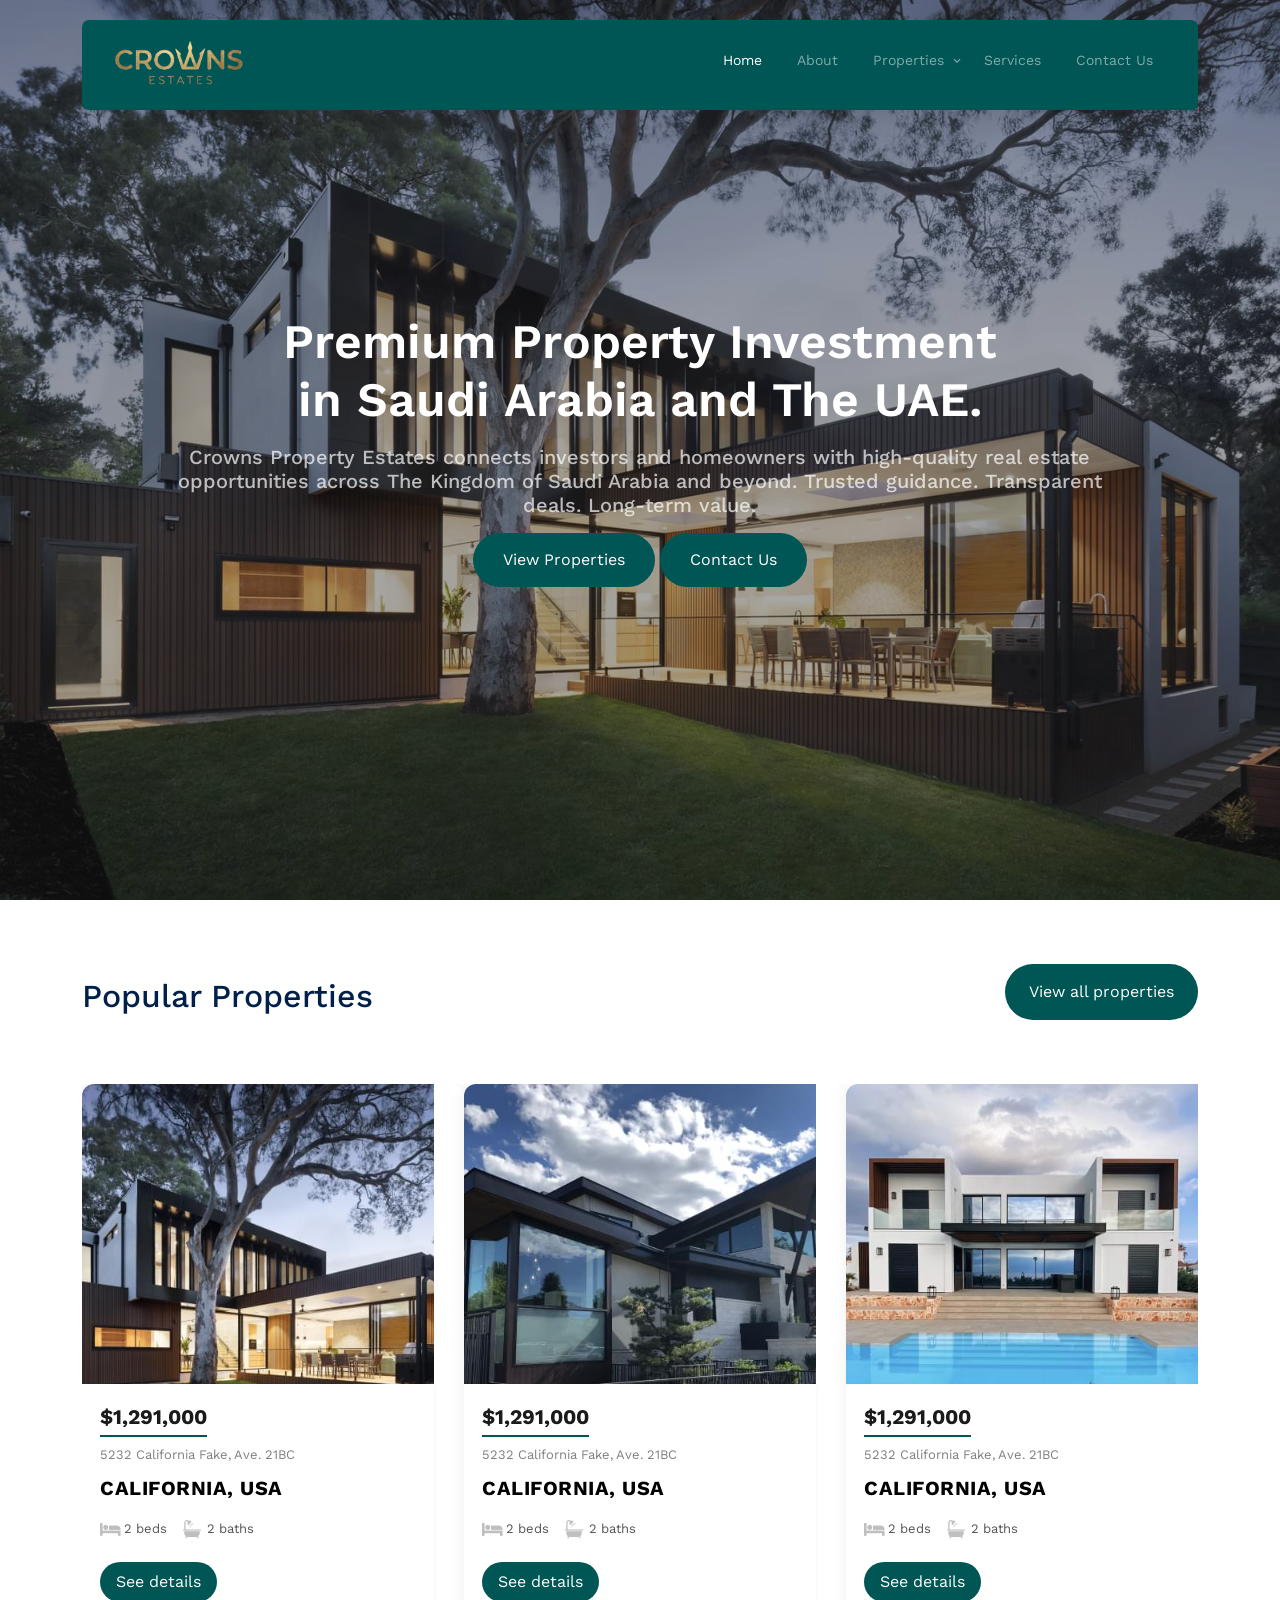
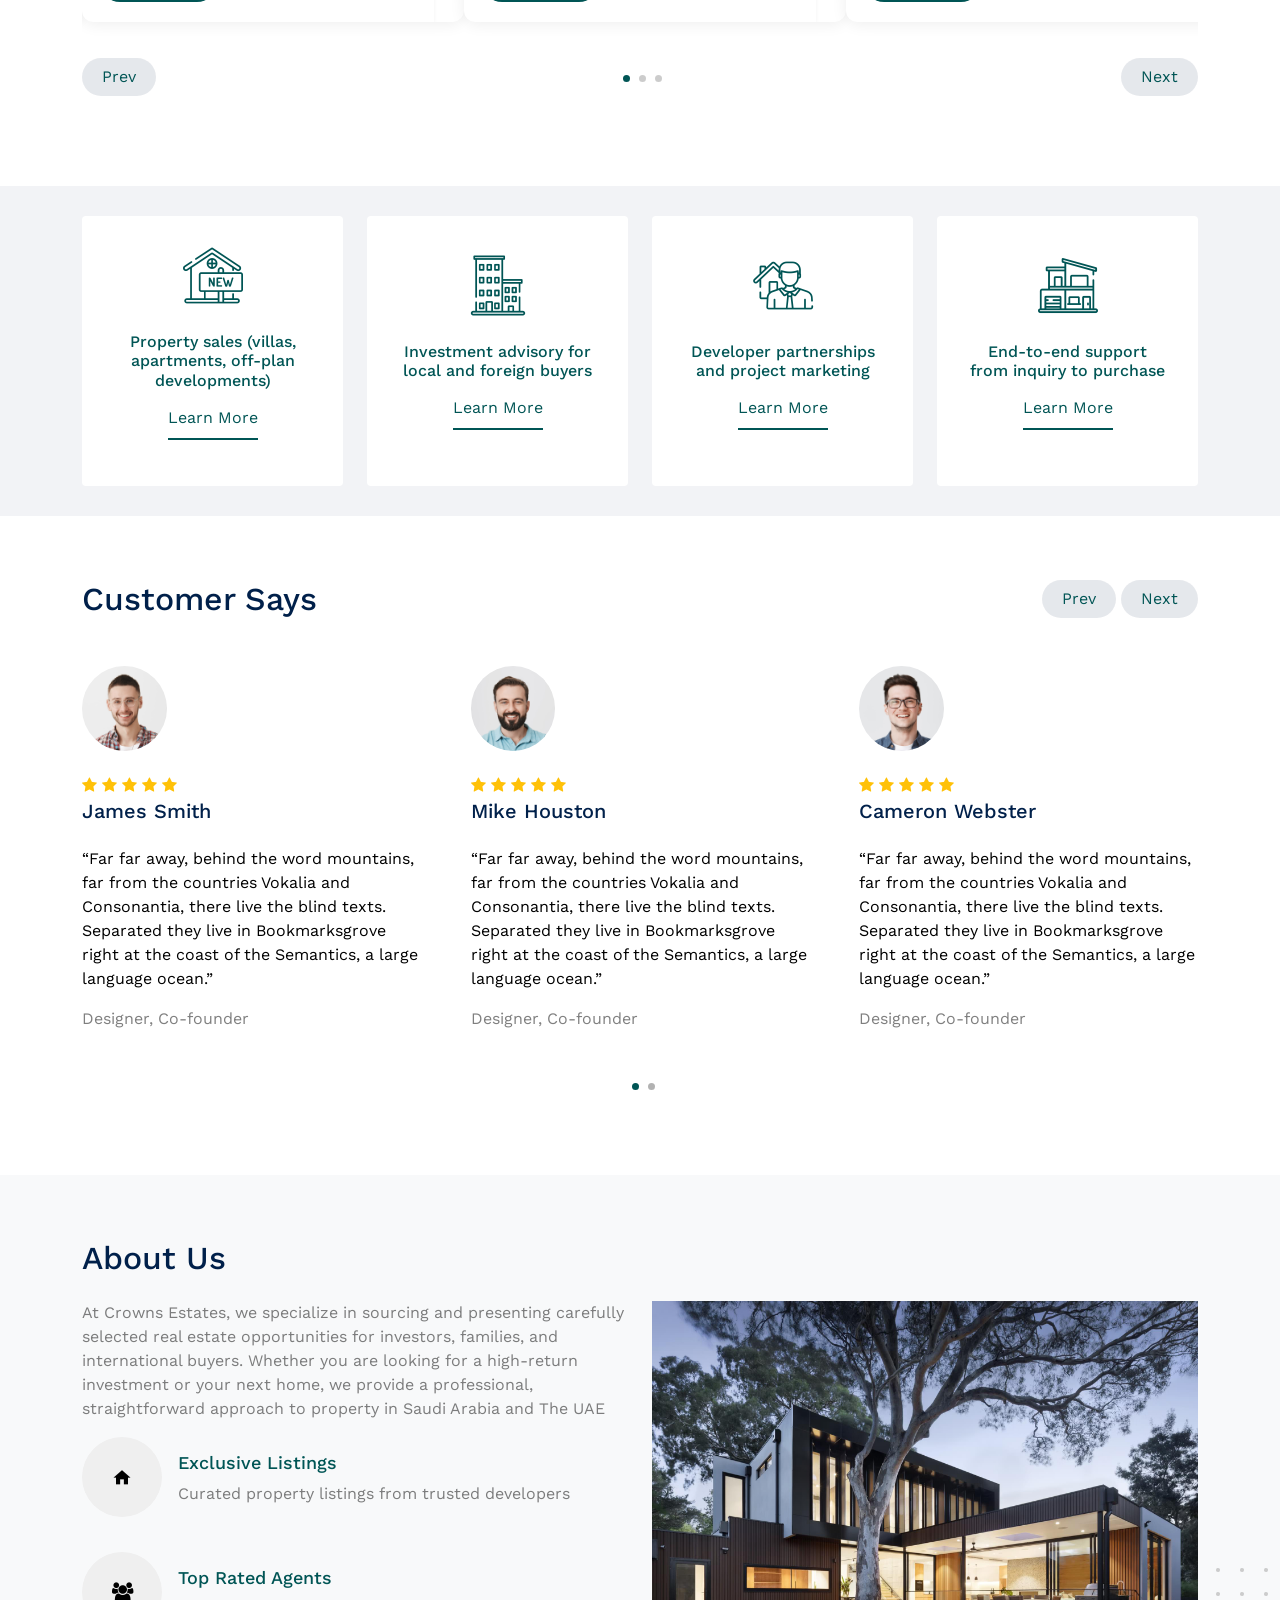
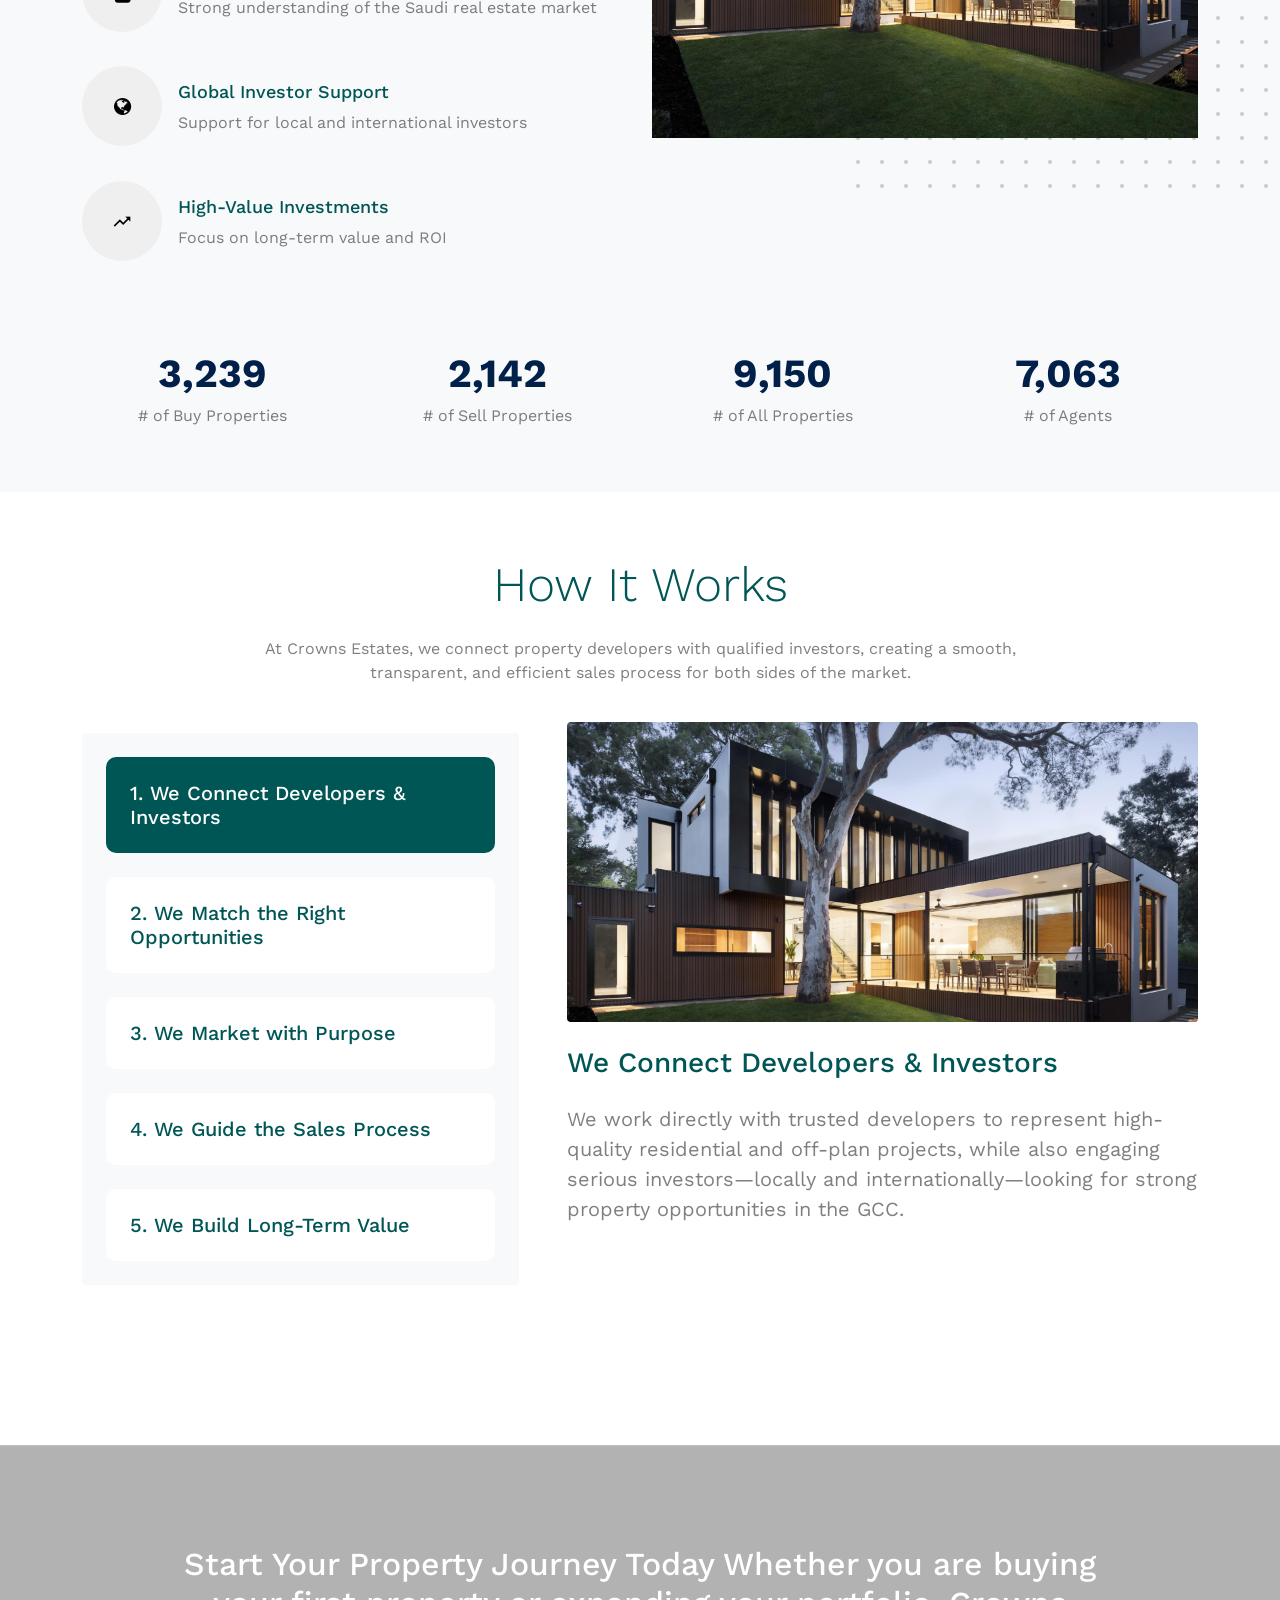
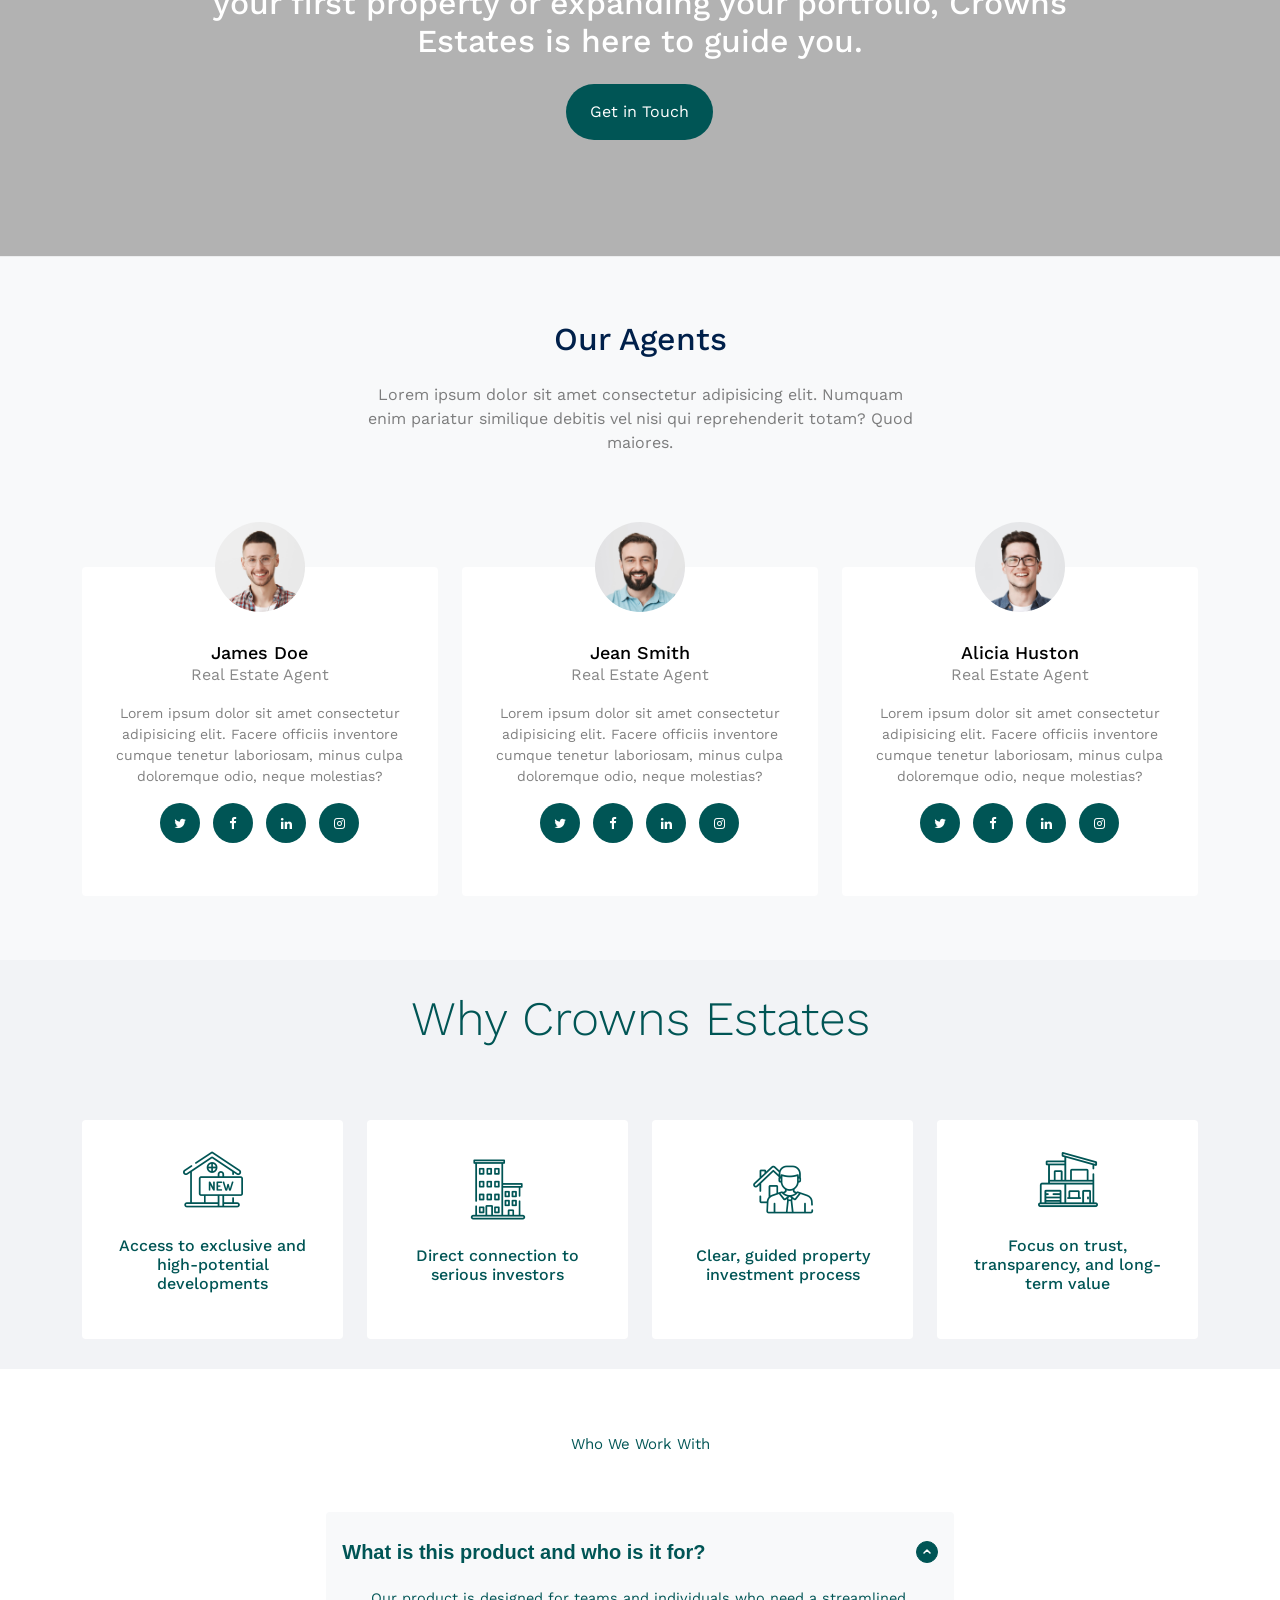
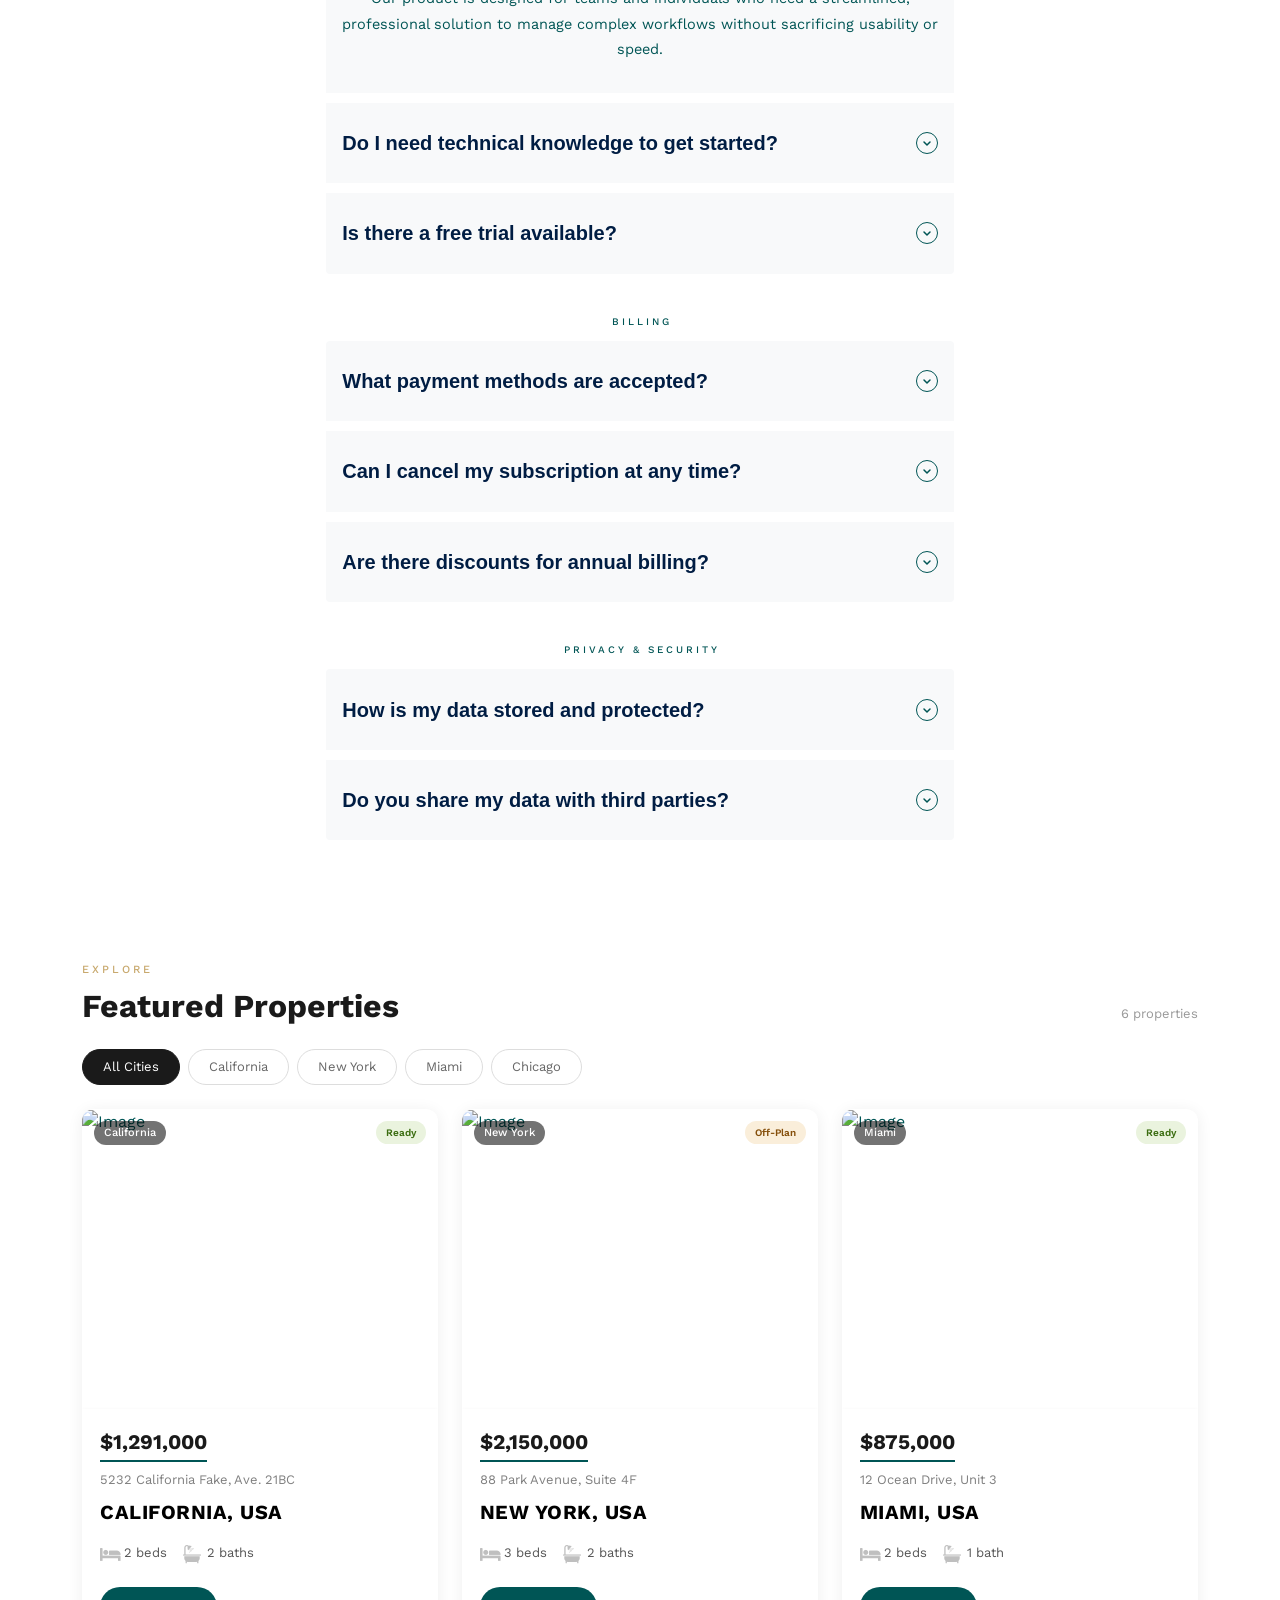
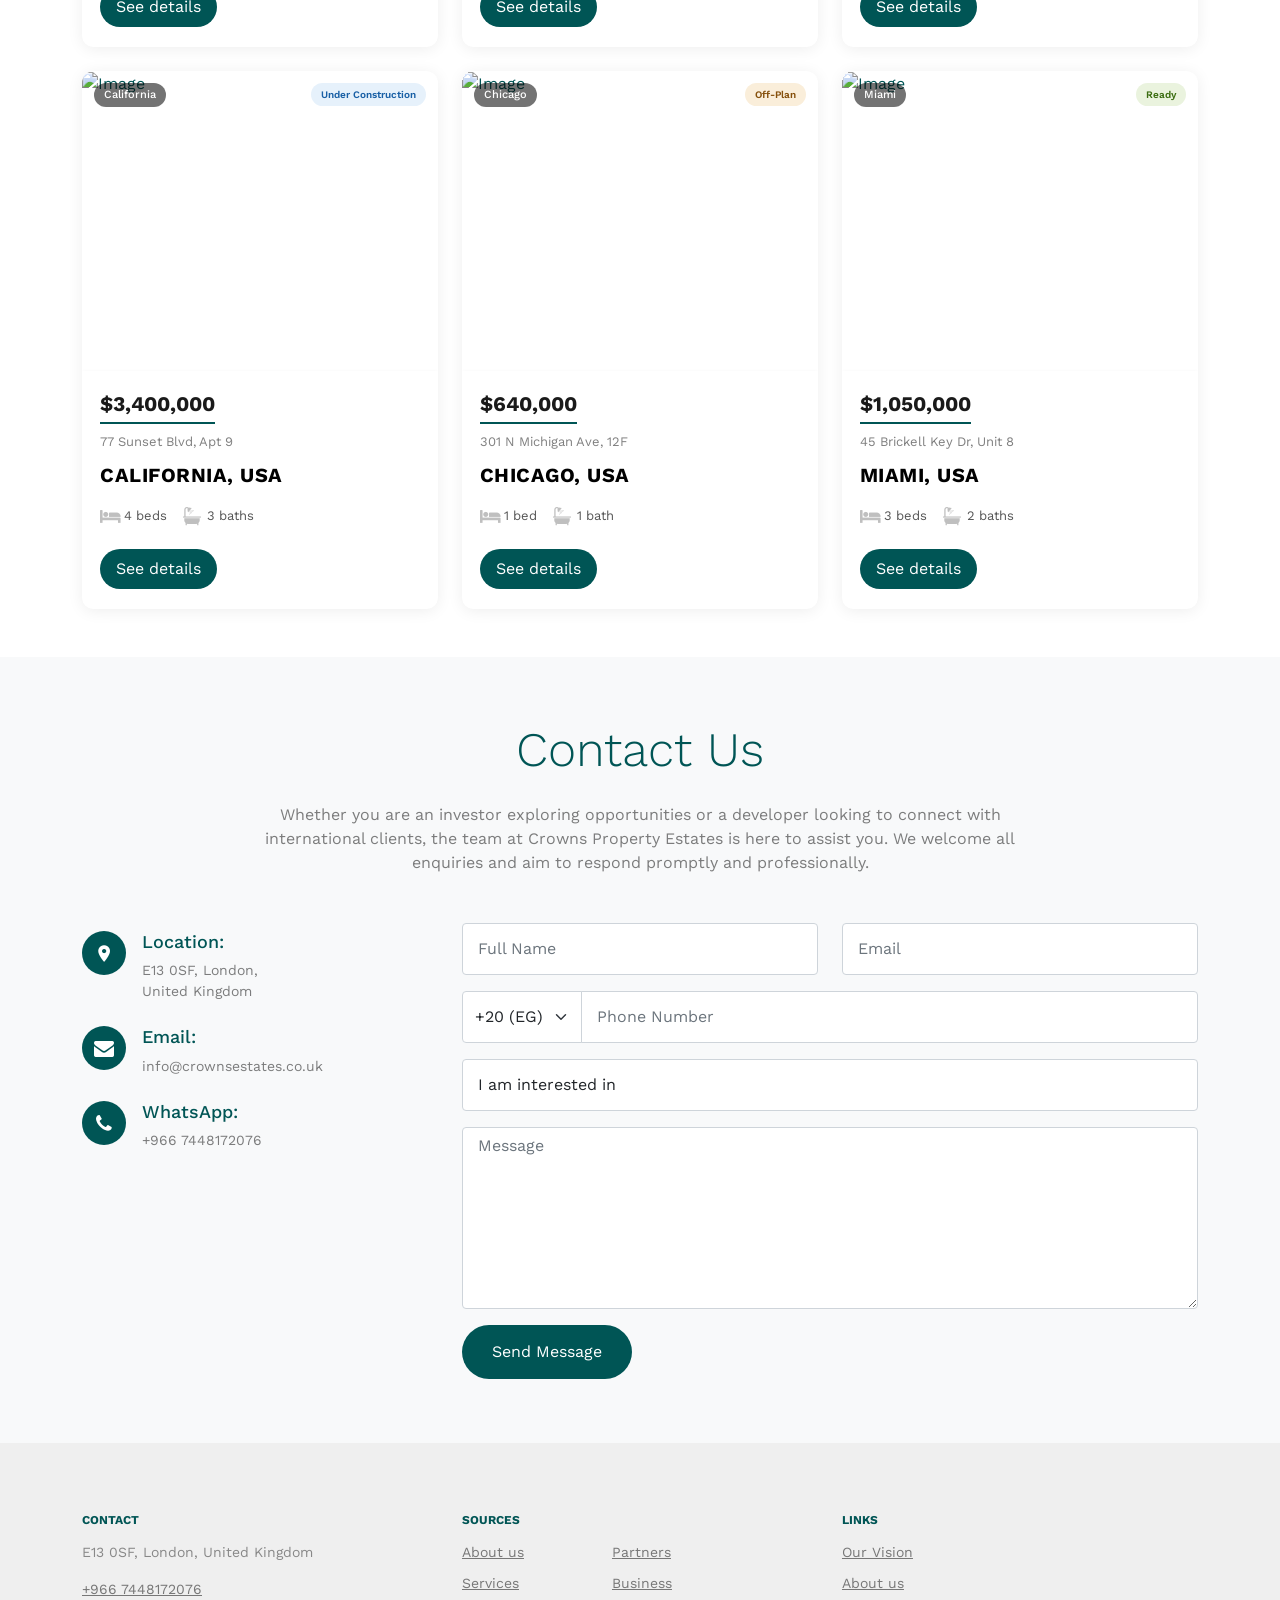
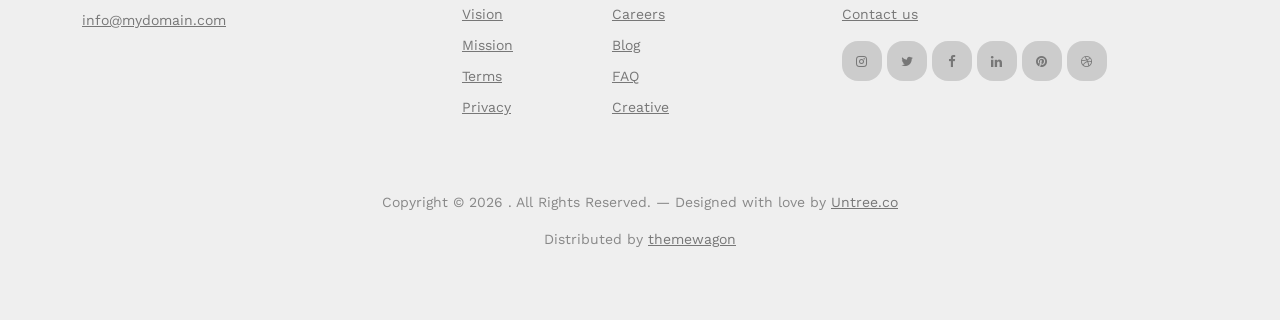
==== commit 09f4ab63: "Update website pages and add favicon/icons" ====
--- a/index.html
+++ b/index.html
@@ -11,7 +11,7 @@
   <meta charset="utf-8" />
   <meta name="viewport" content="width=device-width, initial-scale=1" />
   <meta name="author" content="Untree.co" />
-  <link rel="shortcut icon" href="favicon.png" />
+  <link rel="shortcut icon" href="favicon-32x32.png" />
 
   <meta name="description" content="" />
   <meta name="keywords" content="bootstrap, bootstrap5" />
@@ -28,7 +28,7 @@
   <link rel="stylesheet" href="css/style.css" />
 
   <title>
-    Property &mdash; Free Bootstrap 5 Website Template by Untree.co
+  Crowns Property Estates
   </title>
 </head>
 
@@ -46,10 +46,12 @@
     <div class="container">
       <div class="menu-bg-wrap">
         <div class="site-navigation">
-          <a href="index.html" class="logo m-0 float-start">Property</a>
+          <a href="index.html" class="logo m-0 float-start"><img src="images/logo.png" class="nav-logo
+            "></a>
 
           <ul class="js-clone-nav d-none d-lg-inline-block text-start site-menu float-end">
             <li class="active"><a href="index.html">Home</a></li>
+            <li><a href="about.html">About</a></li>
             <li class="has-children">
               <a href="properties.html">Properties</a>
               <ul class="dropdown">
@@ -66,7 +68,6 @@
               </ul>
             </li>
             <li><a href="services.html">Services</a></li>
-            <li><a href="about.html">About</a></li>
             <li><a href="contact.html">Contact Us</a></li>
           </ul>
 
@@ -89,12 +90,19 @@
 
     <div class="container">
       <div class="row justify-content-center align-items-center">
-        <div class="col-lg-8 text-center">
-          <h1 class="heading" data-aos="fade-up">
-            Connecting Investors with Quality Property Opportunities
+        <div class="col-lg-12 text-center d-flex flex-column align-items-center ">
+          <h1 class="heading mb-3 col-8" data-aos="fade-up ">
+            Premium Property Investment in Saudi Arabia and The UAE.
           </h1>
-          <!-- <h5 class="mb-3">British expat expertise, 20 years of local knowledge, and end-to-end investor support for the Saudi property market.</h5> -->
-          <button type="button" class="btn btn-primary">Learn More</button>
+          <h5 class=" text-white-70 col-10 mb-3">Crowns Property Estates connects investors and homeowners with
+            high-quality
+            real estate opportunities across The Kingdom of Saudi Arabia and beyond. Trusted guidance. Transparent
+            deals. Long-term value. </h5>
+          <div>
+            <button type="button" class="btn btn-primary">View Properties</button>
+            <button type="button" class="btn btn-primary">Contact Us</button>
+          </div>
+
 
 
         </div>
@@ -389,44 +397,42 @@
         <div class="col-6 col-lg-3" data-aos="fade-up" data-aos-delay="300">
           <div class="box-feature">
             <span class="flaticon-house"></span>
-            <h3 class="mb-3">Our Properties</h3>
-            <p>
-              Lorem ipsum dolor sit amet, consectetur adipisicing elit.
-              Voluptates, accusamus.
-            </p>
+            <h3 class="my-3">Property sales (villas, apartments, off-plan developments) </h3>
+            <!-- <p>
+              (villas, apartments, off-plan developments) 
+            </p> -->
             <p><a href="#" class="learn-more">Learn More</a></p>
           </div>
         </div>
         <div class="col-6 col-lg-3" data-aos="fade-up" data-aos-delay="500">
           <div class="box-feature">
             <span class="flaticon-building"></span>
-            <h3 class="mb-3">Property for Sale</h3>
-            <p>
-              Lorem ipsum dolor sit amet, consectetur adipisicing elit.
-              Voluptates, accusamus.
-            </p>
+            <h3 class="my-3"> Investment advisory for local and foreign buyers
+            </h3>
+            <!-- <p>
+             Investment advisory for local and foreign buyers 
+            </p> -->
             <p><a href="#" class="learn-more">Learn More</a></p>
           </div>
         </div>
         <div class="col-6 col-lg-3" data-aos="fade-up" data-aos-delay="400">
           <div class="box-feature">
             <span class="flaticon-house-3"></span>
-            <h3 class="mb-3">Real Estate Agent</h3>
-            <p>
-              Lorem ipsum dolor sit amet, consectetur adipisicing elit.
-              Voluptates, accusamus.
-            </p>
+            <h3 class="my-3"> Developer partnerships and project marketing </h3>
+            <!--  <p>
+             Developer partnerships and project marketing 
+
+            </p> -->
             <p><a href="#" class="learn-more">Learn More</a></p>
           </div>
         </div>
         <div class="col-6 col-lg-3" data-aos="fade-up" data-aos-delay="600">
           <div class="box-feature">
             <span class="flaticon-house-1"></span>
-            <h3 class="mb-3">House for Sale</h3>
-            <p>
-              Lorem ipsum dolor sit amet, consectetur adipisicing elit.
-              Voluptates, accusamus.
-            </p>
+            <h3 class="my-3">End-to-end support from inquiry to purchase </h3>
+            <!-- <p>
+             End-to-end support from inquiry to purchase 
+            </p> -->
             <p><a href="#" class="learn-more">Learn More</a></p>
           </div>
         </div>
@@ -560,11 +566,12 @@
         </div>
         <div class="col-lg-6">
           <p class="text-black-50">
-            Lorem ipsum dolor sit amet consectetur adipisicing elit. Numquam
-            enim pariatur similique debitis vel nisi qui reprehenderit totam?
-            Quod maiores.
+            At Crowns Estates, we specialize in sourcing and presenting carefully selected real estate
+            opportunities for investors, families, and international buyers. Whether you are looking for a
+            high-return investment or your next home, we provide a professional, straightforward
+            approach to property in Saudi Arabia and The UAE
           </p>
-          <p class="text-black-50">
+          <!--  <p class="text-black-50">
             Lorem ipsum dolor sit amet consectetur adipisicing elit. Magni
             saepe, explicabo nihil. Est, autem error cumque ipsum repellendus
             veniam sed blanditiis unde ullam maxime veritatis perferendis
@@ -575,43 +582,56 @@
             autem veritatis quis minima expedita. Cumque odio illo iusto
             reiciendis, labore impedit omnis, nihil aut atque, facilis
             necessitatibus asperiores porro qui nam.
-          </p>
+          </p> -->
           <div class="col-lg-12">
             <div class="d-flex feature-h">
               <span class="wrap-icon me-3">
                 <span class="icon-home2"></span>
               </span>
               <div class="feature-text">
-                <h3 class="heading">2M Properties</h3>
+                <h3 class="heading">Exclusive Listings</h3>
                 <p class="text-black-50">
-                  Lorem ipsum dolor sit amet consectetur adipisicing elit.
-                  Nostrum iste.
+                  Curated property listings from trusted developers
                 </p>
               </div>
             </div>
 
             <div class="d-flex feature-h">
               <span class="wrap-icon me-3">
-                <span class="icon-person"></span>
+                <span class="icon-users"></span>
               </span>
               <div class="feature-text">
                 <h3 class="heading">Top Rated Agents</h3>
                 <p class="text-black-50">
-                  Lorem ipsum dolor sit amet consectetur adipisicing elit.
-                  Nostrum iste.
+                  Strong understanding of the Saudi real estate market
+
                 </p>
               </div>
             </div>
 
             <div class="d-flex feature-h">
               <span class="wrap-icon me-3">
-                <span class="icon-security"></span>
+                <span class="icon-globe"></span>
               </span>
               <div class="feature-text">
-                <h3 class="heading">Legit Properties</h3>
+                <h3 class="heading">Global Investor Support</h3>
                 <p class="text-black-50">
-                  Lorem ipsum dolor sit amet consectetur adipisicing elit.
-                  Nostrum iste.
+                  Support for local and international investors
+
+                </p>
+              </div>
+            </div>
+
+            <div class="d-flex feature-h">
+              <span class="wrap-icon me-3">
+                <span class="icon-trending_up"></span>
+              </span>
+              <div class="feature-text">
+                <h3 class="heading">High-Value Investments</h3>
+                <p class="text-black-50">
+                  Focus on long-term value and ROI
+
+
                 </p>
               </div>
             </div>
@@ -627,25 +647,25 @@
 
       <div class="row section-counter mt-5">
         <div class="col-6 col-sm-6 col-md-6 col-lg-3" data-aos="fade-up" data-aos-delay="300">
-          <div class="counter-wrap mb-5 mb-lg-0">
+          <div class="counter-wrap mb-5 mb-lg-0 text-center">
             <span class="number"><span class="countup text-primary">3298</span></span>
             <span class="caption text-black-50"># of Buy Properties</span>
           </div>
         </div>
         <div class="col-6 col-sm-6 col-md-6 col-lg-3" data-aos="fade-up" data-aos-delay="400">
-          <div class="counter-wrap mb-5 mb-lg-0">
+          <div class="counter-wrap mb-5 mb-lg-0 text-center">
             <span class="number"><span class="countup text-primary">2181</span></span>
             <span class="caption text-black-50"># of Sell Properties</span>
           </div>
         </div>
         <div class="col-6 col-sm-6 col-md-6 col-lg-3" data-aos="fade-up" data-aos-delay="500">
-          <div class="counter-wrap mb-5 mb-lg-0">
+          <div class="counter-wrap mb-5 mb-lg-0 text-center">
             <span class="number"><span class="countup text-primary">9316</span></span>
             <span class="caption text-black-50"># of All Properties</span>
           </div>
         </div>
         <div class="col-6 col-sm-6 col-md-6 col-lg-3" data-aos="fade-up" data-aos-delay="600">
-          <div class="counter-wrap mb-5 mb-lg-0">
+          <div class="counter-wrap mb-5 mb-lg-0 text-center">
             <span class="number"><span class="countup text-primary">7191</span></span>
             <span class="caption text-black-50"># of Agents</span>
           </div>
@@ -654,15 +674,152 @@
     </div>
   </div>
 
+
   <div class="section">
-    <div class="row justify-content-center footer-cta" data-aos="fade-up">
-      <div class="col-lg-7 mx-auto text-center">
-        <h2 class="mb-4">Be a part of our growing real state agents</h2>
-        <p>
-          <a href="#" target="_blank" class="btn btn-primary text-white py-3 px-4">Apply for Real Estate agent</a>
-        </p>
-      </div>
-      <!-- /.col-lg-7 -->
+    <div class="container-fluid offer-section pb-5">
+      <div class="container pb-5">
+        <div class="text-center mx-auto pb-5 wow fadeInUp" data-wow-delay="0.2s"
+          style="max-width: 800px; visibility: visible; animation-delay: 0.2s; animation-name: fadeInUp;">
+          <!--                     <h4 class="text-primary">Our Offer</h4>
+ -->
+          <h1 class="display-5 mb-4">How It Works </h1>
+          <p class="mb-0">At Crowns Estates, we connect property developers with qualified investors, creating a smooth,
+            transparent, and efficient sales process for both sides of the market.
+          </p>
+        </div>
+        <div class="row g-5 align-items-center">
+          <div class="col-xl-5 wow fadeInLeft" data-wow-delay="0.2s"
+            style="visibility: visible; animation-delay: 0.2s; animation-name: fadeInLeft;">
+            <div class="nav nav-pills bg-light rounded p-4">
+              <a class="accordion-link p-4 mb-4 active" data-bs-toggle="pill" href="#collapseOne">
+                <h5 class="mb-0">1. We Connect Developers & Investors</h5>
+              </a>
+
+              <a class="accordion-link p-4 mb-4" data-bs-toggle="pill" href="#collapseTwo">
+                <h5 class="mb-0">2. We Match the Right Opportunities</h5>
+              </a>
+
+              <a class="accordion-link p-4 mb-4" data-bs-toggle="pill" href="#collapseThree">
+                <h5 class="mb-0">3. We Market with Purpose</h5>
+              </a>
+
+              <a class="accordion-link p-4 mb-4" data-bs-toggle="pill" href="#collapseFour">
+                <h5 class="mb-0">4. We Guide the Sales Process</h5>
+              </a>
+
+              <a class="accordion-link p-4 mb-0" data-bs-toggle="pill" href="#collapseFive">
+                <h5 class="mb-0">5. We Build Long-Term Value</h5>
+              </a>
+            </div>
+          </div>
+          <div class="col-xl-7 wow fadeInRight  mt-0" data-wow-delay="0.4s"
+            style="visibility: visible; animation-delay: 0.4s; animation-name: fadeInRight;">
+            <div class="tab-content">
+              <div id="collapseOne" class="tab-pane fade p-0 active show">
+                <div class="row g-4">
+                  <div class="col-md-12">
+                    <img src="images/hero_bg_3.jpg" class="img-fluid w-100 rounded img-tab" alt="">
+                  </div>
+                  <div class="col-md-12">
+                    <!--                                         <h1 class="display-5 mb-4">The stock market provides a venue...</h1>
+ -->
+                    <h3 class="display-7 mb-4"> We Connect Developers & Investors </h3>
+
+                    <p class="mb-4">We work directly with trusted developers to represent high-quality residential and
+                      off-plan
+                      projects, while also engaging serious investors—locally and internationally—looking for
+                      strong property opportunities in the GCC.
+                    </p>
+                    <!--                                         <a class="btn btn-primary rounded-pill py-2 px-4" href="#">Learn More</a>
+ -->
+                  </div>
+                </div>
+              </div>
+              <div id="collapseTwo" class="tab-pane fade p-0">
+                <div class="row g-4">
+                  <div class="col-md-12">
+                    <img src="images/hero_bg_3.jpg" class="img-fluid w-100 rounded img-tab" alt="">
+                  </div>
+                  <div class="col-md-12">
+                    <h3 class="display-7 mb-4"> We Match the Right Opportunities </h3>
+                    <p class="mb-4">For investors, we present carefully selected developments that align with their
+                      goals—whether that’s capital growth, rental yield, or long-term portfolio building.
+                      For developers, we introduce qualified, relevant buyers who are genuinely interested in their
+                      projects.
+                    </p>
+                  </div>
+                </div>
+              </div>
+              <div id="collapseThree" class="tab-pane fade p-0">
+                <div class="row g-4">
+                  <div class="col-md-12">
+                    <img src="images/hero_bg_3.jpg" class="img-fluid w-100 rounded img-tab" alt="">
+                  </div>
+                  <div class="col-md-12">
+                    <h3 class="display-7 mb-4">We Market with Purpose </h3>
+                    <p class="mb-4">We promote developments through targeted digital campaigns and investor networks,
+                      ensuring projects are seen by the right audience—not just a wide audience. This means
+                      better-quality leads for developers and better opportunities for investors.
+                    </p>
+                  </div>
+                </div>
+              </div>
+              <div id="collapseFour" class="tab-pane fade p-0 ">
+                <div class="row g-4">
+                  <div class="col-md-12">
+                    <img src="images/hero_bg_3.jpg" class="img-fluid w-100 rounded img-tab" alt="">
+                  </div>
+                  <div class="col-md-12">
+                    <h3 class="display-7 mb-4">We Guide the Sales Process </h3>
+                    <p class="mb-4">We support both sides through the journey—from first enquiry to reservation—helping
+                      investors understand the opportunity clearly and ensuring developers receive structured,
+                      serious engagement.
+                    </p>
+                  </div>
+                </div>
+              </div>
+              <div id="collapseFive" class="tab-pane fade p-0 ">
+                <div class="row g-4">
+                  <div class="col-md-12">
+                    <img src="images/hero_bg_3.jpg" class="img-fluid w-100 rounded img-tab" alt="">
+                  </div>
+                  <div class="col-md-12">
+                    <h3 class="display-7 mb-4">We Build Long-Term Value </h3>
+                    <p class="mb-4">Our focus is not just on individual transactions, but on long-term relationships.
+                      Investors gain
+                      access to future opportunities, and developers benefit from repeat exposure to a trusted
+                      network of buyers.
+                    </p>
+                  </div>
+                </div>
+              </div>
+            </div>
+          </div>
+        </div>
+      </div>
+    </div>
+  </div>
+
+
+
+  <div class="section call-to-action">
+    <img src="images/hero_bg_1.jpg" alt="">
+    <div class="container  " data-aos="fade-up">
+
+      <div class="row justify-content-center footer-cta" data-aos="fade-up">
+        <div class="col-lg-10
+
+       mx-auto text-center">
+          <h2 class="mb-4 text-white">Start Your Property Journey Today Whether you are buying your first property or
+            expanding your
+            portfolio, Crowns Estates is here to guide you.</h2>
+          <p>
+            <a href="#" target="_blank" class="btn btn-primary text-white py-3 px-4"> Get in Touch</a>
+          </p>
+        </div>
+        <!-- /.col-lg-7 -->
+      </div>
+
     </div>
     <!-- /.row -->
   </div>
@@ -776,13 +933,69 @@
     </div>
   </div>
 
+
+  <section class="features-1">
+
+    <div class="container">
+      <div class="text-center mx-auto pb-5 wow fadeInUp" data-wow-delay="0.2s"
+        style="max-width: 800px; visibility: visible; animation-delay: 0.2s; animation-name: fadeInUp;">
+        <!--                     <h4 class="text-primary">Our Offer</h4>
+ -->
+        <h1 class="display-5 mb-4">Why Crowns Estates </h1>
+
+      </div>
+      <div class="row">
+        <div class="col-6 col-lg-3 aos-init aos-animate" data-aos="fade-up" data-aos-delay="300">
+          <div class="box-feature">
+            <span class="flaticon-house"></span>
+            <h3 class="my-3">Access to exclusive and high-potential developments </h3>
+            <!-- <p>
+              (villas, apartments, off-plan developments) 
+            </p> -->
+          </div>
+        </div>
+        <div class="col-6 col-lg-3 aos-init aos-animate" data-aos="fade-up" data-aos-delay="500">
+          <div class="box-feature">
+            <span class="flaticon-building"></span>
+            <h3 class="my-3"> Direct connection to serious investors
+            </h3>
+            <!-- <p>
+             Investment advisory for local and foreign buyers 
+            </p> -->
+          </div>
+        </div>
+        <div class="col-6 col-lg-3 aos-init aos-animate" data-aos="fade-up" data-aos-delay="400">
+          <div class="box-feature">
+            <span class="flaticon-house-3"></span>
+            <h3 class="my-3"> Clear, guided property investment process </h3>
+            <!--  <p>
+             Developer partnerships and project marketing 
+
+            </p> -->
+          </div>
+        </div>
+        <div class="col-6 col-lg-3 aos-init aos-animate" data-aos="fade-up" data-aos-delay="600">
+          <div class="box-feature">
+            <span class="flaticon-house-1"></span>
+            <h3 class="my-3">Focus on trust, transparency, and long-term value </h3>
+            <!-- <p>
+             End-to-end support from inquiry to purchase 
+            </p> -->
+          </div>
+        </div>
+      </div>
+    </div>
+  </section>
+
   <div class="section">
     <div class="row justify-content-center footer-cta" data-aos="fade-up">
       <div class="col-lg-6 mx-auto text-center">
         <div class="faq-header">
 
-          <h1 class="heading text-primary ">Frequently Asked<br>Questions</h1>
-          <p class="faq-subtitle">Everything you need to know. Can't find the answer? Contact our team.</p>
+          <!--           <h1 class="heading text-primary ">Frequently Asked<br>Questions</h1>
+ -->
+          <p class="faq-subtitle">Who We Work With
+          </p>
         </div>
 
         <div class="faq-wrap">
@@ -947,7 +1160,7 @@
 
           </div><!-- /faqPrivacy -->
 
-          
+
 
         </div><!-- /faq-wrap -->
 
@@ -958,271 +1171,306 @@
 
 
 
-<section class="property-section py-5">
-  <div class="container">
- 
-    <!-- Section Header -->
-    <div class="row justify-content-between align-items-end mb-4">
-      <div class="col-lg-6">
-        <span class="section-label d-block mb-2">Explore</span>
-        <h2 class="section-title mb-0">Featured Properties</h2>
-      </div>
-      <div class="col-lg-6 text-lg-end mt-3 mt-lg-0">
-        <span class="property-count" id="propCount">6 properties</span>
+  <section class="property-section py-5">
+    <div class="container">
+
+      <!-- Section Header -->
+      <div class="row justify-content-between align-items-end mb-4">
+        <div class="col-lg-6">
+          <span class="section-label d-block mb-2">Explore</span>
+          <h2 class="section-title mb-0">Featured Properties</h2>
+        </div>
+        <div class="col-lg-6 text-lg-end mt-3 mt-lg-0">
+          <span class="property-count" id="propCount">6 properties</span>
+        </div>
+      </div>
+
+      <!-- Filter Tabs -->
+      <div class="filter-tabs d-flex flex-wrap gap-2 mb-4" id="filterTabs">
+        <button class="filter-btn active" data-filter="all">All Cities</button>
+        <button class="filter-btn" data-filter="california">California</button>
+        <button class="filter-btn" data-filter="new-york">New York</button>
+        <button class="filter-btn" data-filter="miami">Miami</button>
+        <button class="filter-btn" data-filter="chicago">Chicago</button>
+      </div>
+
+      <!-- Property Grid -->
+      <div class="row g-4" id="propertyGrid">
+
+        <!-- Card 1 -->
+        <div class="col-md-6 col-lg-4 property-col" data-city="california">
+          <div class="property-item">
+            <a href="property-single.html" class="img">
+              <span class="property-badge">California</span>
+              <span class="property-status status-ready">Ready</span>
+              <img src="https://images.unsplash.com/photo-1545324418-cc1a3fa10c00?w=800&q=80" alt="Image"
+                class="img-fluid">
+            </a>
+            <div class="property-content">
+              <div class="price mb-2"><span>$1,291,000</span></div>
+              <div>
+                <span class="d-block mb-2 text-black-50">5232 California Fake, Ave. 21BC</span>
+                <span class="city d-block mb-3">California, USA</span>
+                <div class="specs d-flex mb-4">
+                  <span class="d-block d-flex align-items-center me-3">
+                    <span class="icon-bed me-2"></span>
+                    <span class="caption">2 beds</span>
+                  </span>
+                  <span class="d-block d-flex align-items-center">
+                    <span class="icon-bath me-2"></span>
+                    <span class="caption">2 baths</span>
+                  </span>
+                </div>
+                <a href="property-single.html" class="btn btn-primary py-2 px-3">See details</a>
+              </div>
+            </div>
+          </div>
+        </div>
+
+        <!-- Card 2 -->
+        <div class="col-md-6 col-lg-4 property-col" data-city="new-york">
+          <div class="property-item">
+            <a href="property-single.html" class="img">
+              <span class="property-badge">New York</span>
+              <span class="property-status status-offplan">Off-Plan</span>
+              <img src="https://images.unsplash.com/photo-1600596542815-ffad4c1539a9?w=800&q=80" alt="Image"
+                class="img-fluid">
+            </a>
+            <div class="property-content">
+              <div class="price mb-2"><span>$2,150,000</span></div>
+              <div>
+                <span class="d-block mb-2 text-black-50">88 Park Avenue, Suite 4F</span>
+                <span class="city d-block mb-3">New York, USA</span>
+                <div class="specs d-flex mb-4">
+                  <span class="d-block d-flex align-items-center me-3">
+                    <span class="icon-bed me-2"></span>
+                    <span class="caption">3 beds</span>
+                  </span>
+                  <span class="d-block d-flex align-items-center">
+                    <span class="icon-bath me-2"></span>
+                    <span class="caption">2 baths</span>
+                  </span>
+                </div>
+                <a href="property-single.html" class="btn btn-primary py-2 px-3">See details</a>
+              </div>
+            </div>
+          </div>
+        </div>
+
+        <!-- Card 3 -->
+        <div class="col-md-6 col-lg-4 property-col" data-city="miami">
+          <div class="property-item">
+            <a href="property-single.html" class="img">
+              <span class="property-badge">Miami</span>
+              <span class="property-status status-ready">Ready</span>
+              <img src="https://images.unsplash.com/photo-1600607687939-ce8a6c25118c?w=800&q=80" alt="Image"
+                class="img-fluid">
+            </a>
+            <div class="property-content">
+              <div class="price mb-2"><span>$875,000</span></div>
+              <div>
+                <span class="d-block mb-2 text-black-50">12 Ocean Drive, Unit 3</span>
+                <span class="city d-block mb-3">Miami, USA</span>
+                <div class="specs d-flex mb-4">
+                  <span class="d-block d-flex align-items-center me-3">
+                    <span class="icon-bed me-2"></span>
+                    <span class="caption">2 beds</span>
+                  </span>
+                  <span class="d-block d-flex align-items-center">
+                    <span class="icon-bath me-2"></span>
+                    <span class="caption">1 bath</span>
+                  </span>
+                </div>
+                <a href="property-single.html" class="btn btn-primary py-2 px-3">See details</a>
+              </div>
+            </div>
+          </div>
+        </div>
+
+        <!-- Card 4 -->
+        <div class="col-md-6 col-lg-4 property-col" data-city="california">
+          <div class="property-item">
+            <a href="property-single.html" class="img">
+              <span class="property-badge">California</span>
+              <span class="property-status status-construction">Under Construction</span>
+              <img src="https://images.unsplash.com/photo-1600585154340-be6161a56a0c?w=800&q=80" alt="Image"
+                class="img-fluid">
+            </a>
+            <div class="property-content">
+              <div class="price mb-2"><span>$3,400,000</span></div>
+              <div>
+                <span class="d-block mb-2 text-black-50">77 Sunset Blvd, Apt 9</span>
+                <span class="city d-block mb-3">California, USA</span>
+                <div class="specs d-flex mb-4">
+                  <span class="d-block d-flex align-items-center me-3">
+                    <span class="icon-bed me-2"></span>
+                    <span class="caption">4 beds</span>
+                  </span>
+                  <span class="d-block d-flex align-items-center">
+                    <span class="icon-bath me-2"></span>
+                    <span class="caption">3 baths</span>
+                  </span>
+                </div>
+                <a href="property-single.html" class="btn btn-primary py-2 px-3">See details</a>
+              </div>
+            </div>
+          </div>
+        </div>
+
+        <!-- Card 5 -->
+        <div class="col-md-6 col-lg-4 property-col" data-city="chicago">
+          <div class="property-item">
+            <a href="property-single.html" class="img">
+              <span class="property-badge">Chicago</span>
+              <span class="property-status status-offplan">Off-Plan</span>
+              <img src="https://images.unsplash.com/photo-1600566753086-00f18fb6b3ea?w=800&q=80" alt="Image"
+                class="img-fluid">
+            </a>
+            <div class="property-content">
+              <div class="price mb-2"><span>$640,000</span></div>
+              <div>
+                <span class="d-block mb-2 text-black-50">301 N Michigan Ave, 12F</span>
+                <span class="city d-block mb-3">Chicago, USA</span>
+                <div class="specs d-flex mb-4">
+                  <span class="d-block d-flex align-items-center me-3">
+                    <span class="icon-bed me-2"></span>
+                    <span class="caption">1 bed</span>
+                  </span>
+                  <span class="d-block d-flex align-items-center">
+                    <span class="icon-bath me-2"></span>
+                    <span class="caption">1 bath</span>
+                  </span>
+                </div>
+                <a href="property-single.html" class="btn btn-primary py-2 px-3">See details</a>
+              </div>
+            </div>
+          </div>
+        </div>
+
+        <!-- Card 6 -->
+        <div class="col-md-6 col-lg-4 property-col" data-city="miami">
+          <div class="property-item">
+            <a href="property-single.html" class="img">
+              <span class="property-badge">Miami</span>
+              <span class="property-status status-ready">Ready</span>
+              <img src="https://images.unsplash.com/photo-1600573472592-401b489a3cdc?w=800&q=80" alt="Image"
+                class="img-fluid">
+            </a>
+            <div class="property-content">
+              <div class="price mb-2"><span>$1,050,000</span></div>
+              <div>
+                <span class="d-block mb-2 text-black-50">45 Brickell Key Dr, Unit 8</span>
+                <span class="city d-block mb-3">Miami, USA</span>
+                <div class="specs d-flex mb-4">
+                  <span class="d-block d-flex align-items-center me-3">
+                    <span class="icon-bed me-2"></span>
+                    <span class="caption">3 beds</span>
+                  </span>
+                  <span class="d-block d-flex align-items-center">
+                    <span class="icon-bath me-2"></span>
+                    <span class="caption">2 baths</span>
+                  </span>
+                </div>
+                <a href="property-single.html" class="btn btn-primary py-2 px-3">See details</a>
+              </div>
+            </div>
+          </div>
+        </div>
+
+      </div><!-- /row -->
+    </div><!-- /container -->
+  </section>
+
+  <div class="section bg-light">
+    <div class="container">
+      <div class="text-center mx-auto pb-5 wow fadeInUp" data-wow-delay="0.2s"
+        style="max-width: 800px; visibility: visible; animation-delay: 0.2s; animation-name: fadeInUp;">
+        <!--                     <h4 class="text-primary">Our Offer</h4>
+ -->
+        <h1 class="display-5 mb-4">Contact Us</h1>
+        <p class="mb-0">
+          Whether you are an investor exploring opportunities or a developer looking to connect with
+          international clients, the team at Crowns Property Estates is here to assist you.
+          We welcome all enquiries and aim to respond promptly and professionally.
+        </p>
+      </div>
+      <div class="row">
+        <div class="col-lg-4 mb-5 mb-lg-0 aos-init aos-animate" data-aos="fade-up" data-aos-delay="100">
+          <div class="contact-info">
+            <div class="address mt-2">
+              <i class="icon-room"></i>
+              <h4 class="mb-2">Location:</h4>
+              <p>
+                E13 0SF, London, <br>
+                United Kingdom
+              </p>
+            </div>
+
+            <!--     <div class="open-hours mt-4">
+              <i class="icon-clock-o"></i>
+              <h4 class="mb-2">Open Hours:</h4>
+              <p>
+                Sunday-Friday:<br>
+                11:00 AM - 2300 PM
+              </p>
+            </div> -->
+
+            <div class="email mt-4">
+              <i class="icon-envelope"></i>
+              <h4 class="mb-2">Email:</h4>
+              <p>info@crownsestates.co.uk</p>
+            </div>
+
+            <div class="phone mt-4">
+              <i class="icon-phone"></i>
+              <h4 class="mb-2">WhatsApp:</h4>
+              <p>+966 7448172076</p>
+            </div>
+          </div>
+        </div>
+        <div class="col-lg-8 aos-init aos-animate" data-aos="fade-up" data-aos-delay="200">
+          <form action="#">
+            <div class="row">
+              <div class="col-6 mb-3">
+                <input type="text" class="form-control" placeholder="Full Name">
+              </div>
+              <div class="col-6 mb-3">
+                <input type="email" class="form-control" placeholder="Email">
+              </div>
+              <div class="col-12 mb-3">
+                <div class="input-group">
+                  <select class="form-select" style="max-width: 120px;">
+                    <option value="+966">+966 (SA)</option>
+                    <option value="+20" selected>+20 (EG)</option>
+                    <option value="+971">+971 (UAE)</option>
+                    <option value="+965">+965 (KW)</option>
+                  </select>
+
+                  <input type="text" class="form-control" placeholder="Phone Number">
+                </div>
+              </div>
+              <div class="col-12 mb-3">
+                <select class="form-control">
+                  <option selected disabled>I am interested in</option>
+                  <option value="buy">Investing in Saudi real estate</option>
+                  <option value="invest">Partnering as a developer or property owner</option>
+                  <option value="rent">Finding a property to rent or buy </option>
+                  <option value="consult">General enquiry</option>
+                </select>
+              </div>
+              <div class="col-12 mb-3">
+                <textarea name="" id="" cols="30" rows="7" class="form-control" placeholder="Message"></textarea>
+              </div>
+
+              <div class="col-12">
+                <input type="submit" value="Send Message" class="btn btn-primary">
+              </div>
+            </div>
+          </form>
+        </div>
       </div>
     </div>
- 
-    <!-- Filter Tabs -->
-    <div class="filter-tabs d-flex flex-wrap gap-2 mb-4" id="filterTabs">
-      <button class="filter-btn active" data-filter="all">All Cities</button>
-      <button class="filter-btn" data-filter="california">California</button>
-      <button class="filter-btn" data-filter="new-york">New York</button>
-      <button class="filter-btn" data-filter="miami">Miami</button>
-      <button class="filter-btn" data-filter="chicago">Chicago</button>
-    </div>
- 
-    <!-- Property Grid -->
-    <div class="row g-4" id="propertyGrid">
- 
-      <!-- Card 1 -->
-      <div class="col-md-6 col-lg-4 property-col" data-city="california">
-        <div class="property-item">
-          <a href="property-single.html" class="img">
-            <span class="property-badge">California</span>
-            <span class="property-status status-ready">Ready</span>
-            <img src="https://images.unsplash.com/photo-1545324418-cc1a3fa10c00?w=800&q=80" alt="Image" class="img-fluid">
-          </a>
-          <div class="property-content">
-            <div class="price mb-2"><span>$1,291,000</span></div>
-            <div>
-              <span class="d-block mb-2 text-black-50">5232 California Fake, Ave. 21BC</span>
-              <span class="city d-block mb-3">California, USA</span>
-              <div class="specs d-flex mb-4">
-                <span class="d-block d-flex align-items-center me-3">
-                  <span class="icon-bed me-2"></span>
-                  <span class="caption">2 beds</span>
-                </span>
-                <span class="d-block d-flex align-items-center">
-                  <span class="icon-bath me-2"></span>
-                  <span class="caption">2 baths</span>
-                </span>
-              </div>
-              <a href="property-single.html" class="btn btn-primary py-2 px-3">See details</a>
-            </div>
-          </div>
-        </div>
-      </div>
- 
-      <!-- Card 2 -->
-      <div class="col-md-6 col-lg-4 property-col" data-city="new-york">
-        <div class="property-item">
-          <a href="property-single.html" class="img">
-            <span class="property-badge">New York</span>
-            <span class="property-status status-offplan">Off-Plan</span>
-            <img src="https://images.unsplash.com/photo-1600596542815-ffad4c1539a9?w=800&q=80" alt="Image" class="img-fluid">
-          </a>
-          <div class="property-content">
-            <div class="price mb-2"><span>$2,150,000</span></div>
-            <div>
-              <span class="d-block mb-2 text-black-50">88 Park Avenue, Suite 4F</span>
-              <span class="city d-block mb-3">New York, USA</span>
-              <div class="specs d-flex mb-4">
-                <span class="d-block d-flex align-items-center me-3">
-                  <span class="icon-bed me-2"></span>
-                  <span class="caption">3 beds</span>
-                </span>
-                <span class="d-block d-flex align-items-center">
-                  <span class="icon-bath me-2"></span>
-                  <span class="caption">2 baths</span>
-                </span>
-              </div>
-              <a href="property-single.html" class="btn btn-primary py-2 px-3">See details</a>
-            </div>
-          </div>
-        </div>
-      </div>
- 
-      <!-- Card 3 -->
-      <div class="col-md-6 col-lg-4 property-col" data-city="miami">
-        <div class="property-item">
-          <a href="property-single.html" class="img">
-            <span class="property-badge">Miami</span>
-            <span class="property-status status-ready">Ready</span>
-            <img src="https://images.unsplash.com/photo-1600607687939-ce8a6c25118c?w=800&q=80" alt="Image" class="img-fluid">
-          </a>
-          <div class="property-content">
-            <div class="price mb-2"><span>$875,000</span></div>
-            <div>
-              <span class="d-block mb-2 text-black-50">12 Ocean Drive, Unit 3</span>
-              <span class="city d-block mb-3">Miami, USA</span>
-              <div class="specs d-flex mb-4">
-                <span class="d-block d-flex align-items-center me-3">
-                  <span class="icon-bed me-2"></span>
-                  <span class="caption">2 beds</span>
-                </span>
-                <span class="d-block d-flex align-items-center">
-                  <span class="icon-bath me-2"></span>
-                  <span class="caption">1 bath</span>
-                </span>
-              </div>
-              <a href="property-single.html" class="btn btn-primary py-2 px-3">See details</a>
-            </div>
-          </div>
-        </div>
-      </div>
- 
-      <!-- Card 4 -->
-      <div class="col-md-6 col-lg-4 property-col" data-city="california">
-        <div class="property-item">
-          <a href="property-single.html" class="img">
-            <span class="property-badge">California</span>
-            <span class="property-status status-construction">Under Construction</span>
-            <img src="https://images.unsplash.com/photo-1600585154340-be6161a56a0c?w=800&q=80" alt="Image" class="img-fluid">
-          </a>
-          <div class="property-content">
-            <div class="price mb-2"><span>$3,400,000</span></div>
-            <div>
-              <span class="d-block mb-2 text-black-50">77 Sunset Blvd, Apt 9</span>
-              <span class="city d-block mb-3">California, USA</span>
-              <div class="specs d-flex mb-4">
-                <span class="d-block d-flex align-items-center me-3">
-                  <span class="icon-bed me-2"></span>
-                  <span class="caption">4 beds</span>
-                </span>
-                <span class="d-block d-flex align-items-center">
-                  <span class="icon-bath me-2"></span>
-                  <span class="caption">3 baths</span>
-                </span>
-              </div>
-              <a href="property-single.html" class="btn btn-primary py-2 px-3">See details</a>
-            </div>
-          </div>
-        </div>
-      </div>
- 
-      <!-- Card 5 -->
-      <div class="col-md-6 col-lg-4 property-col" data-city="chicago">
-        <div class="property-item">
-          <a href="property-single.html" class="img">
-            <span class="property-badge">Chicago</span>
-            <span class="property-status status-offplan">Off-Plan</span>
-            <img src="https://images.unsplash.com/photo-1600566753086-00f18fb6b3ea?w=800&q=80" alt="Image" class="img-fluid">
-          </a>
-          <div class="property-content">
-            <div class="price mb-2"><span>$640,000</span></div>
-            <div>
-              <span class="d-block mb-2 text-black-50">301 N Michigan Ave, 12F</span>
-              <span class="city d-block mb-3">Chicago, USA</span>
-              <div class="specs d-flex mb-4">
-                <span class="d-block d-flex align-items-center me-3">
-                  <span class="icon-bed me-2"></span>
-                  <span class="caption">1 bed</span>
-                </span>
-                <span class="d-block d-flex align-items-center">
-                  <span class="icon-bath me-2"></span>
-                  <span class="caption">1 bath</span>
-                </span>
-              </div>
-              <a href="property-single.html" class="btn btn-primary py-2 px-3">See details</a>
-            </div>
-          </div>
-        </div>
-      </div>
- 
-      <!-- Card 6 -->
-      <div class="col-md-6 col-lg-4 property-col" data-city="miami">
-        <div class="property-item">
-          <a href="property-single.html" class="img">
-            <span class="property-badge">Miami</span>
-            <span class="property-status status-ready">Ready</span>
-            <img src="https://images.unsplash.com/photo-1600573472592-401b489a3cdc?w=800&q=80" alt="Image" class="img-fluid">
-          </a>
-          <div class="property-content">
-            <div class="price mb-2"><span>$1,050,000</span></div>
-            <div>
-              <span class="d-block mb-2 text-black-50">45 Brickell Key Dr, Unit 8</span>
-              <span class="city d-block mb-3">Miami, USA</span>
-              <div class="specs d-flex mb-4">
-                <span class="d-block d-flex align-items-center me-3">
-                  <span class="icon-bed me-2"></span>
-                  <span class="caption">3 beds</span>
-                </span>
-                <span class="d-block d-flex align-items-center">
-                  <span class="icon-bath me-2"></span>
-                  <span class="caption">2 baths</span>
-                </span>
-              </div>
-              <a href="property-single.html" class="btn btn-primary py-2 px-3">See details</a>
-            </div>
-          </div>
-        </div>
-      </div>
- 
-    </div><!-- /row -->
-  </div><!-- /container -->
-</section>
- 
-<div class="section bg-light">
-      <div class="container">
-        <div class="row">
-          <div class="col-lg-4 mb-5 mb-lg-0 aos-init aos-animate" data-aos="fade-up" data-aos-delay="100">
-            <div class="contact-info">
-              <div class="address mt-2">
-                <i class="icon-room"></i>
-                <h4 class="mb-2">Location:</h4>
-                <p>
-                  43 Raymouth Rd. Baltemoer,<br>
-                  London 3910
-                </p>
-              </div>
-
-              <div class="open-hours mt-4">
-                <i class="icon-clock-o"></i>
-                <h4 class="mb-2">Open Hours:</h4>
-                <p>
-                  Sunday-Friday:<br>
-                  11:00 AM - 2300 PM
-                </p>
-              </div>
-
-              <div class="email mt-4">
-                <i class="icon-envelope"></i>
-                <h4 class="mb-2">Email:</h4>
-                <p>info@Untree.co</p>
-              </div>
-
-              <div class="phone mt-4">
-                <i class="icon-phone"></i>
-                <h4 class="mb-2">Call:</h4>
-                <p>+1 1234 55488 55</p>
-              </div>
-            </div>
-          </div>
-          <div class="col-lg-8 aos-init aos-animate" data-aos="fade-up" data-aos-delay="200">
-            <form action="#">
-              <div class="row">
-                <div class="col-6 mb-3">
-                  <input type="text" class="form-control" placeholder="Your Name">
-                </div>
-                <div class="col-6 mb-3">
-                  <input type="email" class="form-control" placeholder="Your Email">
-                </div>
-                <div class="col-12 mb-3">
-                  <input type="text" class="form-control" placeholder="Subject">
-                </div>
-                <div class="col-12 mb-3">
-                  <textarea name="" id="" cols="30" rows="7" class="form-control" placeholder="Message"></textarea>
-                </div>
-
-                <div class="col-12">
-                  <input type="submit" value="Send Message" class="btn btn-primary">
-                </div>
-              </div>
-            </form>
-          </div>
-        </div>
-      </div>
-    </div>
+  </div>
 
   <div class="site-footer">
     <div class="container">
@@ -1230,12 +1478,11 @@
         <div class="col-lg-4">
           <div class="widget">
             <h3>Contact</h3>
-            <address>43 Raymouth Rd. Baltemoer, London 3910</address>
+            <address>E13 0SF, London, United Kingdom</address>
             <ul class="list-unstyled links">
-              <li><a href="tel://11234567890">+1(123)-456-7890</a></li>
-              <li><a href="tel://11234567890">+1(123)-456-7890</a></li>
+              <li><a href="tel://+966 7448172076">+966 7448172076</a></li>
               <li>
-                <a href="mailto:info@mydomain.com">info@mydomain.com</a>
+                <a href="mailto:info@crownsestates.co.uk">info@mydomain.com</a>
               </li>
             </ul>
           </div>
@@ -1345,45 +1592,45 @@
   <script src="js/counter.js"></script>
   <script src="js/custom.js"></script>
 
-<script>
-(function () {
-  const tabs  = document.querySelectorAll('.filter-btn');
-  const cols  = document.querySelectorAll('.property-col');
-  const count = document.getElementById('propCount');
- 
-  tabs.forEach(tab => {
-    tab.addEventListener('click', function () {
-      // active tab
-      tabs.forEach(t => t.classList.remove('active'));
-      this.classList.add('active');
- 
-      const filter = this.dataset.filter;
- 
-      cols.forEach(col => {
-        const match = filter === 'all' || col.dataset.city === filter;
- 
-        if (!match) {
-          col.classList.add('hiding');
-          setTimeout(() => col.classList.add('hidden'), 250);
-        } else {
-          col.classList.remove('hidden');
-          requestAnimationFrame(() =>
-            requestAnimationFrame(() => col.classList.remove('hiding'))
-          );
-        }
+  <script>
+    (function () {
+      const tabs = document.querySelectorAll('.filter-btn');
+      const cols = document.querySelectorAll('.property-col');
+      const count = document.getElementById('propCount');
+
+      tabs.forEach(tab => {
+        tab.addEventListener('click', function () {
+          // active tab
+          tabs.forEach(t => t.classList.remove('active'));
+          this.classList.add('active');
+
+          const filter = this.dataset.filter;
+
+          cols.forEach(col => {
+            const match = filter === 'all' || col.dataset.city === filter;
+
+            if (!match) {
+              col.classList.add('hiding');
+              setTimeout(() => col.classList.add('hidden'), 250);
+            } else {
+              col.classList.remove('hidden');
+              requestAnimationFrame(() =>
+                requestAnimationFrame(() => col.classList.remove('hiding'))
+              );
+            }
+          });
+
+          // update count
+          setTimeout(() => {
+            const n = filter === 'all'
+              ? cols.length
+              : [...cols].filter(c => c.dataset.city === filter).length;
+            count.textContent = n + (n === 1 ? ' property' : ' properties');
+          }, 260);
+        });
       });
- 
-      // update count
-      setTimeout(() => {
-        const n = filter === 'all'
-          ? cols.length
-          : [...cols].filter(c => c.dataset.city === filter).length;
-        count.textContent = n + (n === 1 ? ' property' : ' properties');
-      }, 260);
-    });
-  });
-})();
-</script>
+    })();
+  </script>
 
 </body>
 
--- a/css/style.css
+++ b/css/style.css
@@ -36,8 +36,8 @@
   --bs-gray-700: #495057;
   --bs-gray-800: #343a40;
   --bs-gray-900: #212529;
-  --bs-primary: #00204a;
-  --bs-secondary: #005555;
+  --bs-primary: #005555 ;
+  --bs-secondary: #00204a;
   --bs-success: #198754;
   --bs-info: #0dcaf0;
   --bs-warning: #ffc107;
@@ -201,7 +201,7 @@
   top: -.5em; }
 
 a {
-  color: #00204a;
+  color: #005555;
   text-decoration: underline; }
   a:hover {
     color: #001a3b; }
@@ -2062,15 +2062,15 @@
     -webkit-box-shadow: 0 0 0 0.25rem rgba(0, 32, 74, 0.25);
     box-shadow: 0 0 0 0.25rem rgba(0, 32, 74, 0.25); }
   .form-check-input:checked {
-    background-color: #00204a;
-    border-color: #00204a; }
+    background-color: #005555;
+    border-color: #005555; }
     .form-check-input:checked[type="checkbox"] {
       background-image: url("data:image/svg+xml,%3csvg xmlns='http://www.w3.org/2000/svg' viewBox='0 0 20 20'%3e%3cpath fill='none' stroke='%23fff' stroke-linecap='round' stroke-linejoin='round' stroke-width='3' d='M6 10l3 3l6-6'/%3e%3c/svg%3e"); }
     .form-check-input:checked[type="radio"] {
       background-image: url("data:image/svg+xml,%3csvg xmlns='http://www.w3.org/2000/svg' viewBox='-4 -4 8 8'%3e%3ccircle r='2' fill='%23fff'/%3e%3c/svg%3e"); }
   .form-check-input[type="checkbox"]:indeterminate {
-    background-color: #00204a;
-    border-color: #00204a;
+    background-color: #005555;
+    border-color: #005555;
     background-image: url("data:image/svg+xml,%3csvg xmlns='http://www.w3.org/2000/svg' viewBox='0 0 20 20'%3e%3cpath fill='none' stroke='%23fff' stroke-linecap='round' stroke-linejoin='round' stroke-width='3' d='M6 10h8'/%3e%3c/svg%3e"); }
   .form-check-input:disabled {
     pointer-events: none;
@@ -2137,7 +2137,7 @@
     width: 1rem;
     height: 1rem;
     margin-top: -0.25rem;
-    background-color: #00204a;
+    background-color: #005555;
     border: 0;
     border-radius: 1rem;
     -webkit-transition: background-color 0.15s ease-in-out, border-color 0.15s ease-in-out, -webkit-box-shadow 0.15s ease-in-out;
@@ -2165,7 +2165,7 @@
   .form-range::-moz-range-thumb {
     width: 1rem;
     height: 1rem;
-    background-color: #00204a;
+    background-color: #005555;
     border: 0;
     border-radius: 1rem;
     -webkit-transition: background-color 0.15s ease-in-out, border-color 0.15s ease-in-out, -webkit-box-shadow 0.15s ease-in-out;
@@ -2529,8 +2529,8 @@
 
 .btn-primary {
   color: #fff;
-  background-color: #00204a;
-  border-color: #00204a; }
+  background-color: #005555;
+  border-color: #005555; }
   .btn-primary:hover {
     color: #fff;
     background-color: #001b3f;
@@ -2554,8 +2554,8 @@
       box-shadow: 0 0 0 0.25rem rgba(38, 65, 101, 0.5); }
   .btn-primary:disabled, .btn-primary.disabled {
     color: #fff;
-    background-color: #00204a;
-    border-color: #00204a; }
+    background-color: #005555;
+    border-color: #005555; }
 
 .btn-secondary {
   color: #fff;
@@ -2768,26 +2768,26 @@
     border-color: #212529; }
 
 .btn-outline-primary {
-  color: #00204a;
-  border-color: #00204a; }
+  color: #005555;
+  border-color: #005555; }
   .btn-outline-primary:hover {
     color: #fff;
-    background-color: #00204a;
-    border-color: #00204a; }
+    background-color: #005555;
+    border-color: #005555; }
   .btn-check:focus + .btn-outline-primary, .btn-outline-primary:focus {
     -webkit-box-shadow: 0 0 0 0.25rem rgba(0, 32, 74, 0.5);
     box-shadow: 0 0 0 0.25rem rgba(0, 32, 74, 0.5); }
   .btn-check:checked + .btn-outline-primary,
   .btn-check:active + .btn-outline-primary, .btn-outline-primary:active, .btn-outline-primary.active, .btn-outline-primary.dropdown-toggle.show {
     color: #fff;
-    background-color: #00204a;
-    border-color: #00204a; }
+    background-color: #005555;
+    border-color: #005555; }
     .btn-check:checked + .btn-outline-primary:focus,
     .btn-check:active + .btn-outline-primary:focus, .btn-outline-primary:active:focus, .btn-outline-primary.active:focus, .btn-outline-primary.dropdown-toggle.show:focus {
       -webkit-box-shadow: 0 0 0 0.25rem rgba(0, 32, 74, 0.5);
       box-shadow: 0 0 0 0.25rem rgba(0, 32, 74, 0.5); }
   .btn-outline-primary:disabled, .btn-outline-primary.disabled {
-    color: #00204a;
+    color: #005555;
     background-color: transparent; }
 
 .btn-outline-secondary {
@@ -2953,7 +2953,7 @@
 
 .btn-link {
   font-weight: 400;
-  color: #00204a;
+  color: #005555;
   text-decoration: underline; }
   .btn-link:hover {
     color: #001a3b; }
@@ -3217,7 +3217,7 @@
   .dropdown-item.active, .dropdown-item:active {
     color: #fff;
     text-decoration: none;
-    background-color: #00204a; }
+    background-color: #005555; }
   .dropdown-item.disabled, .dropdown-item:disabled {
     color: #adb5bd;
     pointer-events: none;
@@ -3250,7 +3250,7 @@
       background-color: rgba(255, 255, 255, 0.15); }
     .dropdown-menu-dark .dropdown-item.active, .dropdown-menu-dark .dropdown-item:active {
       color: #fff;
-      background-color: #00204a; }
+      background-color: #005555; }
     .dropdown-menu-dark .dropdown-item.disabled, .dropdown-menu-dark .dropdown-item:disabled {
       color: #adb5bd; }
   .dropdown-menu-dark .dropdown-divider {
@@ -3367,11 +3367,14 @@
   padding-left: 0;
   margin-bottom: 0;
   list-style: none; }
-
+.nav-logo{
+      max-height: 50px;
+
+}
 .nav-link {
   display: block;
   padding: 0.5rem 1rem;
-  color: #00204a;
+  color: #005555;
   text-decoration: none;
   -webkit-transition: color 0.15s ease-in-out, background-color 0.15s ease-in-out, border-color 0.15s ease-in-out;
   -o-transition: color 0.15s ease-in-out, background-color 0.15s ease-in-out, border-color 0.15s ease-in-out;
@@ -3421,7 +3424,7 @@
 .nav-pills .nav-link.active,
 .nav-pills .show > .nav-link {
   color: #fff;
-  background-color: #00204a; }
+  background-color: #005555; }
 
 .nav-fill > .nav-link,
 .nav-fill .nav-item {
@@ -4261,7 +4264,7 @@
 .page-link {
   position: relative;
   display: block;
-  color: #00204a;
+  color: #005555;
   text-decoration: none;
   background-color: #fff;
   border: 1px solid #dee2e6;
@@ -4294,8 +4297,8 @@
 .page-item.active .page-link {
   z-index: 3;
   color: #fff;
-  background-color: #00204a;
-  border-color: #00204a; }
+  background-color: #005555;
+  border-color: #005555; }
 
 .page-item.disabled .page-link {
   color: #6c757d;
@@ -4467,7 +4470,7 @@
   color: #fff;
   text-align: center;
   white-space: nowrap;
-  background-color: #00204a;
+  background-color: #005555;
   -webkit-transition: width 0.6s ease;
   -o-transition: width 0.6s ease;
   transition: width 0.6s ease; }
@@ -4544,8 +4547,8 @@
   .list-group-item.active {
     z-index: 2;
     color: #fff;
-    background-color: #00204a;
-    border-color: #00204a; }
+    background-color: #005555;
+    border-color: #005555; }
   .list-group-item + .list-group-item {
     border-top-width: 0; }
     .list-group-item + .list-group-item.active {
@@ -5758,7 +5761,7 @@
   content: ""; }
 
 .link-primary {
-  color: #00204a; }
+  color: #005555; }
   .link-primary:hover, .link-primary:focus {
     color: #001a3b; }
 
@@ -6146,7 +6149,7 @@
   border-left: 0 !important; }
 
 .border-primary {
-  border-color: #00204a !important; }
+  border-color: #005555 !important; }
 
 .border-secondary {
   border-color: #005555 !important; }
@@ -6904,7 +6907,13 @@
 .text-white-50 {
   --bs-text-opacity: 1;
   color: rgba(255, 255, 255, 0.5) !important; }
-
+.text-white-70 {
+  --bs-text-opacity: 1;
+  color: rgba(255, 255, 255, 0.7) !important; }
+.text-p{
+  font-size: 20px;
+    line-height: normal;
+}
 .text-reset {
   --bs-text-opacity: 1;
   color: inherit !important; }
@@ -9231,8 +9240,8 @@
         border-radius: 30px; }
         .site-nav .site-navigation .site-menu > li.cta-button a:hover {
           color: #000;
-          background: #00204a;
-          border-color: #00204a; }
+          background: #005555;
+          border-color: #005555; }
       .site-nav .site-navigation .site-menu > li.active > a {
         color: #fff; }
     .site-nav .site-navigation .site-menu .has-children {
@@ -9293,7 +9302,7 @@
           transition: 0s all;
           color: #000; }
         .site-nav .site-navigation .site-menu .has-children .dropdown .active a {
-          color: #00204a !important; }
+          color: #005555 !important; }
         .site-nav .site-navigation .site-menu .has-children .dropdown > li {
           list-style: none;
           padding: 0;
@@ -9303,7 +9312,7 @@
             padding: 5px 20px;
             display: block; }
             .site-nav .site-navigation .site-menu .has-children .dropdown > li > a:hover {
-              color: #00204a; }
+              color: #005555; }
           .site-nav .site-navigation .site-menu .has-children .dropdown > li.has-children > a:before {
             content: "\e315";
             right: 20px; }
@@ -9311,9 +9320,9 @@
             left: 100%;
             top: 0; }
             .site-nav .site-navigation .site-menu .has-children .dropdown > li.has-children > .dropdown li a:hover, .site-nav .site-navigation .site-menu .has-children .dropdown > li.has-children > ul li a:hover {
-              color: #00204a; }
+              color: #005555; }
           .site-nav .site-navigation .site-menu .has-children .dropdown > li.has-children:hover > a, .site-nav .site-navigation .site-menu .has-children .dropdown > li.has-children:active > a, .site-nav .site-navigation .site-menu .has-children .dropdown > li.has-children:focus > a {
-            color: #00204a; }
+            color: #005555; }
       .site-nav .site-navigation .site-menu .has-children:hover > a, .site-nav .site-navigation .site-menu .has-children:focus > a, .site-nav .site-navigation .site-menu .has-children:active > a {
         color: #fff; }
       .site-nav .site-navigation .site-menu .has-children:hover, .site-nav .site-navigation .site-menu .has-children:focus, .site-nav .site-navigation .site-menu .has-children:active {
@@ -9422,12 +9431,12 @@
       position: relative;
       color: #000; }
       .site-mobile-menu .site-nav-wrap a:hover {
-        color: #00204a; }
+        color: #005555; }
     .site-mobile-menu .site-nav-wrap li {
       position: relative;
       display: block; }
       .site-mobile-menu .site-nav-wrap li.active > a {
-        color: #00204a; }
+        color: #005555; }
     .site-mobile-menu .site-nav-wrap .arrow-collapse {
       position: absolute;
       right: 0px;
@@ -9514,9 +9523,9 @@
     .sticky-wrapper.is-sticky .site-navbar .site-menu > li > a {
       color: #000 !important; }
       .sticky-wrapper.is-sticky .site-navbar .site-menu > li > a:hover, .sticky-wrapper.is-sticky .site-navbar .site-menu > li > a.active {
-        color: #00204a !important; }
+        color: #005555 !important; }
     .sticky-wrapper.is-sticky .site-navbar .site-menu > li.active a {
-      color: #00204a !important; }
+      color: #005555 !important; }
   .sticky-wrapper .shrink {
     padding-top: 0px !important;
     padding-bottom: 0px !important; }
@@ -9592,7 +9601,7 @@
 body {
   font-family: "Work Sans", sans-serif;
   font-weight: 400;
-  font-size: 14px;
+  font-size: 16px;
   overflow-x: hidden; }
   body:before {
     content: "";
@@ -9614,7 +9623,7 @@
 
 h1, .h1, h2, .h2, h3, .h3, h4, .h4, h5, .h5, .logo {
   font-family: "Work Sans", sans-serif;
-  color: #00204a; }
+  color: #005555; }
 
 a {
   -webkit-transition: .3s all ease;
@@ -9670,7 +9679,7 @@
   background-size: cover;
   background-position: cnter center;
   background-repeat: no-repeat;
-  background-color: #00204a; }
+  background-color: #005555; }
   .hero.overlay {
     position: relative; }
     .hero.overlay:before {
@@ -9875,7 +9884,7 @@
         -o-transition: .3s all ease;
         transition: .3s all ease; }
       .property-slider-wrap .tns-nav button.tns-nav-active:before, .img-property-slide-wrap .tns-nav button.tns-nav-active:before {
-        background-color: #00204a; }
+        background-color: #005555; }
 
 .gradient-text {
   font-weight: 700;
@@ -9993,13 +10002,13 @@
     .feature-h .feature-text .heading {
       font-size: 18px; }
   .feature-h:hover .wrap-icon, .feature-h:focus .wrap-icon {
-    border: 2px solid #00204a;
+    border: 2px solid #005555;
     background-color: transparent;
     -webkit-transform: scale(1.07);
     -ms-transform: scale(1.07);
     transform: scale(1.07); }
   .feature-h:hover [class^="icon-"], .feature-h:focus [class^="icon-"] {
-    color: #00204a; }
+    color: #005555; }
 
 .img-about img {
   position: relative;
@@ -10024,7 +10033,7 @@
   width: 40px;
   height: 40px;
   color: #fff;
-  background: #00204a;
+  background: #005555;
   border-radius: 50%;
   -webkit-transition: .3s all ease;
   -o-transition: .3s all ease;
@@ -10046,8 +10055,8 @@
     border: 2px solid #fff; }
 
 .social.dark-hover a:hover {
-  color: #00204a;
-  border: 2px solid #00204a; }
+  color: #005555;
+  border: 2px solid #005555; }
 
 .links-arrow-before li {
   margin-bottom: 15px;
@@ -10129,19 +10138,19 @@
     padding: 7px 20px;
     border-radius: 30px;
     background: rgba(0, 32, 74, 0.1);
-    color: #00204a;
+    color: #005555;
     text-align: center;
     -webkit-transition: .3s all ease;
     -o-transition: .3s all ease;
     transition: .3s all ease; }
     #property-nav span:hover, #property-nav span.active {
-      background: #00204a;
+      background: #005555;
       color: #fff !important; }
   #property-nav .prev, #property-nav .next {
     position: absolute;
     cursor: pointer; }
     #property-nav .prev:hover, #property-nav .next:hover {
-      color: #00204a; }
+      color: #005555; }
   #property-nav .prev {
     left: 0; }
   #property-nav .next {
@@ -10153,7 +10162,7 @@
   font-weight: 700; }
 
 .features-1 {
-  padding-top: 30px;
+  padding: 30px 0;
   position: relative;
   z-index: 8;
   text-align: center;
@@ -10163,13 +10172,19 @@
   background: #fff;
   border-radius: 4px;
   padding: 30px;
-  margin-bottom: 30px; }
+ /*  margin-bottom: 30px; */
+     height: 100%;
+         display: flex;
+    flex-direction: column;
+    align-items: center;
+    justify-content: center;
+ }
   .box-feature h3, .box-feature .h3 {
     font-size: 16px;
     margin: 0;
     padding: 0; }
   .box-feature [class^="flaticon-"] {
-    color: #00204a;
+    color: #005555;
     font-size: 60px;
     margin: 0 0 10px 0;
     display: block;
@@ -10184,10 +10199,10 @@
   font-weight: 700;
   border-radius: 50%;
   background: rgba(0, 32, 74, 0.1);
-  color: #00204a;
+  color: #005555;
   text-align: center; }
   .custom-pagination a:hover, .custom-pagination a.active {
-    background: #00204a;
+    background: #005555;
     color: #fff; }
 
 .agent-box {
@@ -10234,7 +10249,7 @@
         -o-transition: .3s all ease;
         transition: .3s all ease; }
       .testimonial-slider-wrap .tns-nav button.tns-nav-active:before {
-        background-color: #00204a; }
+        background-color: #005555; }
 
 #testimonial-nav span {
   display: inline-block;
@@ -10242,13 +10257,13 @@
   padding: 7px 20px;
   border-radius: 30px;
   background: rgba(0, 32, 74, 0.1);
-  color: #00204a;
+  color: #005555;
   text-align: center;
   -webkit-transition: .3s all ease;
   -o-transition: .3s all ease;
   transition: .3s all ease; }
   #testimonial-nav span:hover, #testimonial-nav span.active {
-    background: #00204a;
+    background: #005555;
     color: #fff !important; }
 
 .custom-mb {
@@ -10300,7 +10315,7 @@
   float: left;
   width: 44px;
   height: 44px;
-  background: #00204a;
+  background: #005555;
   display: -webkit-box;
   display: -ms-flexbox;
   display: flex;
@@ -10339,10 +10354,10 @@
       color: #000;
       text-decoration: none; }
       .site-footer a:hover:before {
-        background: #00204a; }
+        background: #005555; }
   .site-footer .footer-cta h2, .site-footer .footer-cta .h2 {
     font-size: 30px;
-    color: #00204a; }
+    color: #005555; }
   .site-footer .btn:before {
     display: none; }
   .site-footer .widget {
@@ -10353,7 +10368,7 @@
       font-weight: 700;
       text-transform: uppercase;
       margin-bottom: 15px;
-      color: #00204a; }
+      color: #005555; }
     .site-footer .widget .links {
       width: 150px; }
       .site-footer .widget .links li {
@@ -10377,7 +10392,7 @@
         -ms-transform: translate(-50%, -50%);
         transform: translate(-50%, -50%); }
       .site-footer .social li a:hover {
-        background: #00204a;
+        background: #005555;
         color: #fff; }
 
        /*  faq */
@@ -10390,7 +10405,7 @@
       font-size: 11px;
       letter-spacing: 4px;
       text-transform: uppercase;
-      color: #00204a;
+      color: #005555;
       margin-bottom: 14px;
       font-weight: 500;
     }
@@ -10403,7 +10418,7 @@
       margin-bottom: 16px;
     }
     .faq-subtitle {
-      color: #00204a;
+      color: #005555;
       font-size: 15px;
       max-width: 420px;
       margin: 0 auto;
@@ -10420,7 +10435,7 @@
       font-size: 10px;
       letter-spacing: 3px;
       text-transform: uppercase;
-      color: #00204a;
+      color: #005555;
       font-weight: 500;
       margin: 40px 0 12px;
       padding-left: 4px;
@@ -10447,7 +10462,7 @@
     }
  
     .accordion-button:not(.collapsed) {
-      color: #00204a !important;
+      color: #005555 !important;
     }
  
     /* custom icon */
@@ -10456,7 +10471,7 @@
       flex-shrink: 0;
       width: 22px;
       height: 22px;
-      border: 1px solid #00204a;
+      border: 1px solid #005555;
       border-radius: 50%;
       display: flex;
       align-items: center;
@@ -10467,12 +10482,12 @@
     .faq-icon svg {
       width: 10px;
       height: 10px;
-      stroke: #00204a;
+      stroke: #005555;
       transition: stroke 0.25s, transform 0.35s;
     }
     .accordion-button:not(.collapsed) .faq-icon {
-      background: #00204a;
-      border-color: #00204a;
+      background: #005555;
+      border-color: #005555;
       transform: rotate(180deg);
     }
     .accordion-button:not(.collapsed) .faq-icon svg {
@@ -10483,7 +10498,7 @@
  
     .accordion-body {
       padding: 0 0 24px;
-      color: #00204a;
+      color: #005555;
       font-size: 14.5px;
       line-height: 1.75;
       max-width: 620px;
@@ -10506,12 +10521,12 @@
       border-top: 1px solid var(--border);
     }
     .faq-cta p {
-      color: #00204a;
+      color: #005555;
       font-size: 14px;
       margin-bottom: 18px;
     }
     .btn-faq {
-      background: #00204a;
+      background: #005555;
       color: #0d0d0d;
       font-family: 'DM Sans', sans-serif;
       font-weight: 500;
@@ -10678,4 +10693,74 @@
   background-size: contain;
   background-repeat: no-repeat;
   opacity: 0.5;
+}
+
+.offer-section .nav a.accordion-link.active {
+    color: var(--bs-white);
+    background: #005555;
+}
+.offer-section .nav a.accordion-link.active h5 {
+    color: var(--bs-white);
+    
+}
+.offer-section .tab-content p {
+ font-size: 1.25rem;
+    
+}
+
+.offer-section .nav a.accordion-link {
+    width: 100%;
+    border-radius: 10px;
+    display: flex;
+    background: var(--bs-white);
+    transition: 0.5s;
+}
+.img-tab{
+      height: 300px;
+    object-fit: cover;
+}
+
+.call-to-action img {
+    position: fixed;
+    top: 0;
+    left: 0;
+    display: block;
+    width: 100%;
+    height: 100%;
+    object-fit: cover;
+    z-index: 1;
+}
+.call-to-action:before {
+    content: "";
+    background: 
+ color-mix(in srgb, #000, transparent 70%);
+    position: absolute;
+    inset: 0;
+    z-index: 2;
+}
+.call-to-action {
+    padding: 100px 0;
+    position: relative;
+    clip-path: inset(0);
+}
+.call-to-action .container {
+    position: relative;
+    z-index: 3;
+}
+
+.feature .feature-item {
+    text-align: center;
+    border-radius: 10px;
+    background: var(--bs-light);
+    border: 1px solid transparent;
+    transition: 0.5s;
+    height: 100%;
+}
+.feature .feature-item .feature-icon {
+    background: var(--bs-white);
+    border-radius: 10px;
+    display: inline-block;
+}
+.feature .feature-item:hover {
+    border: 1px solid var(--bs-primary);
 }
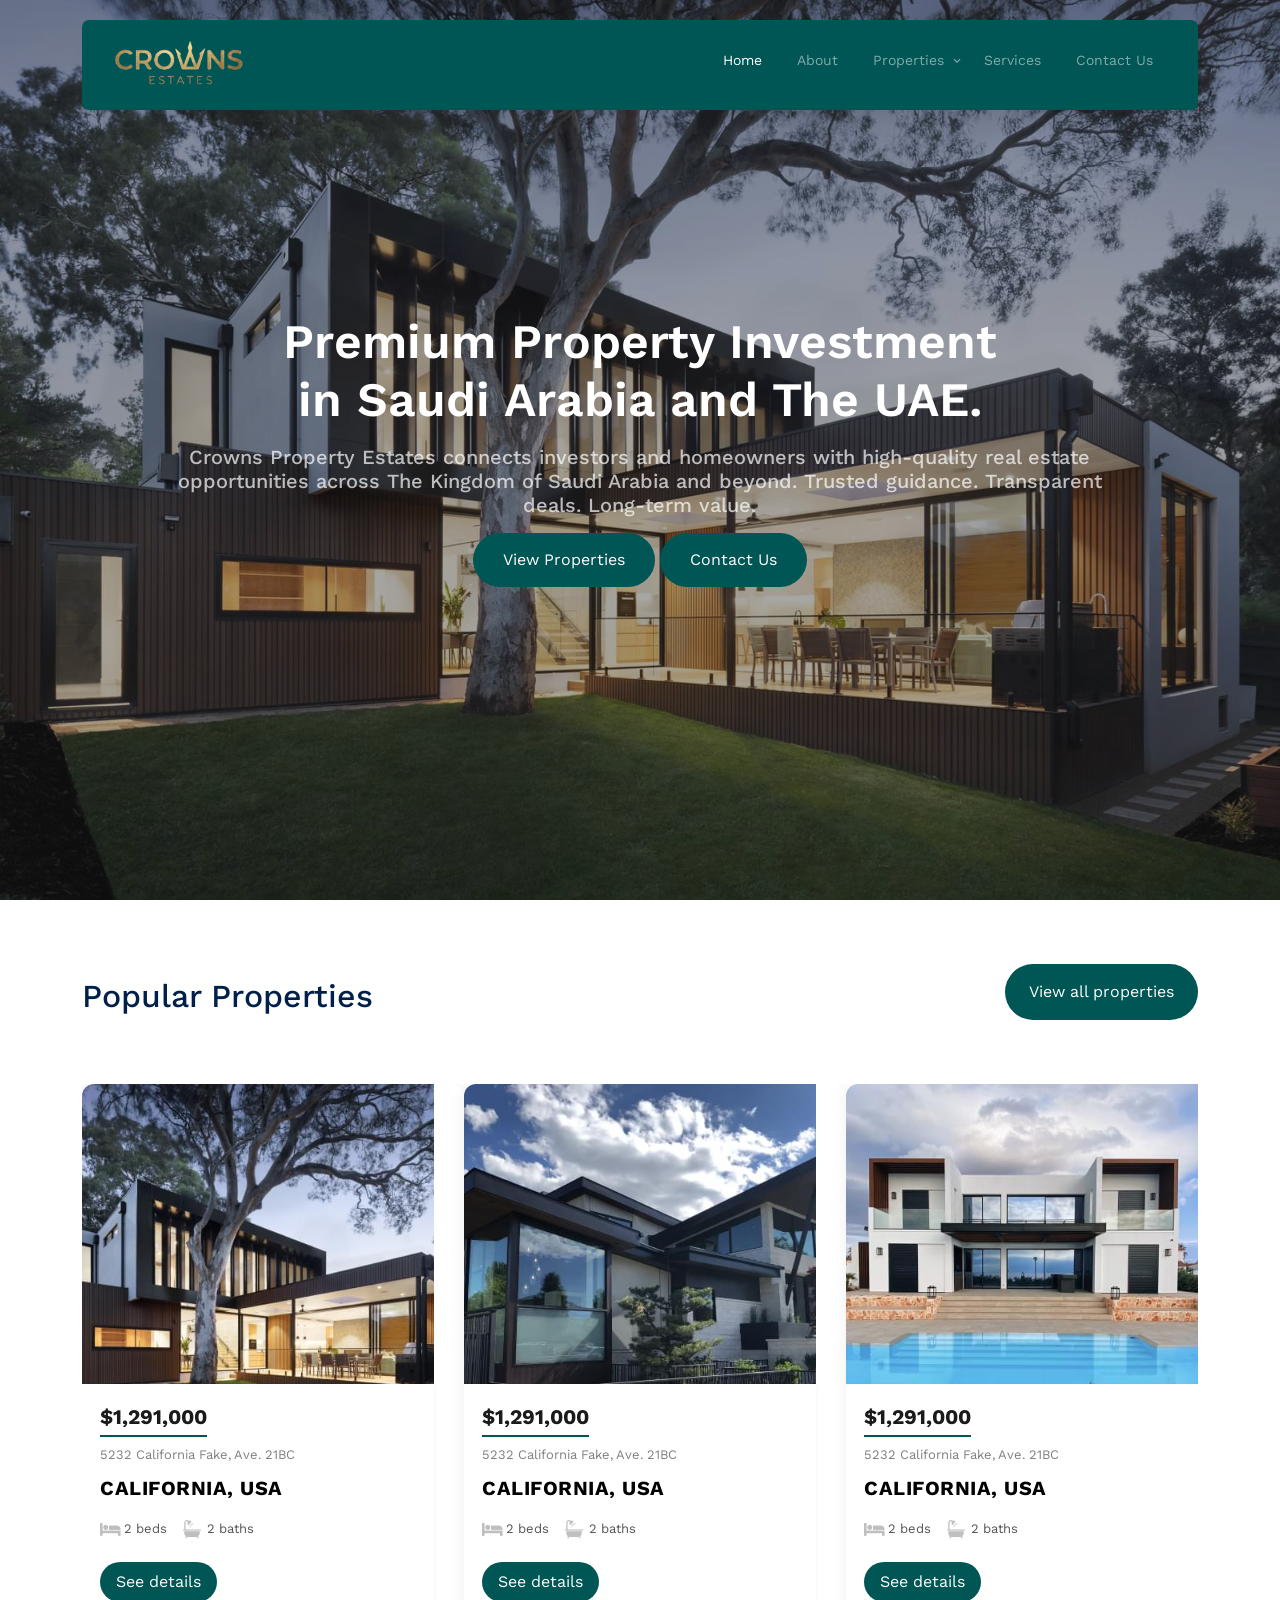
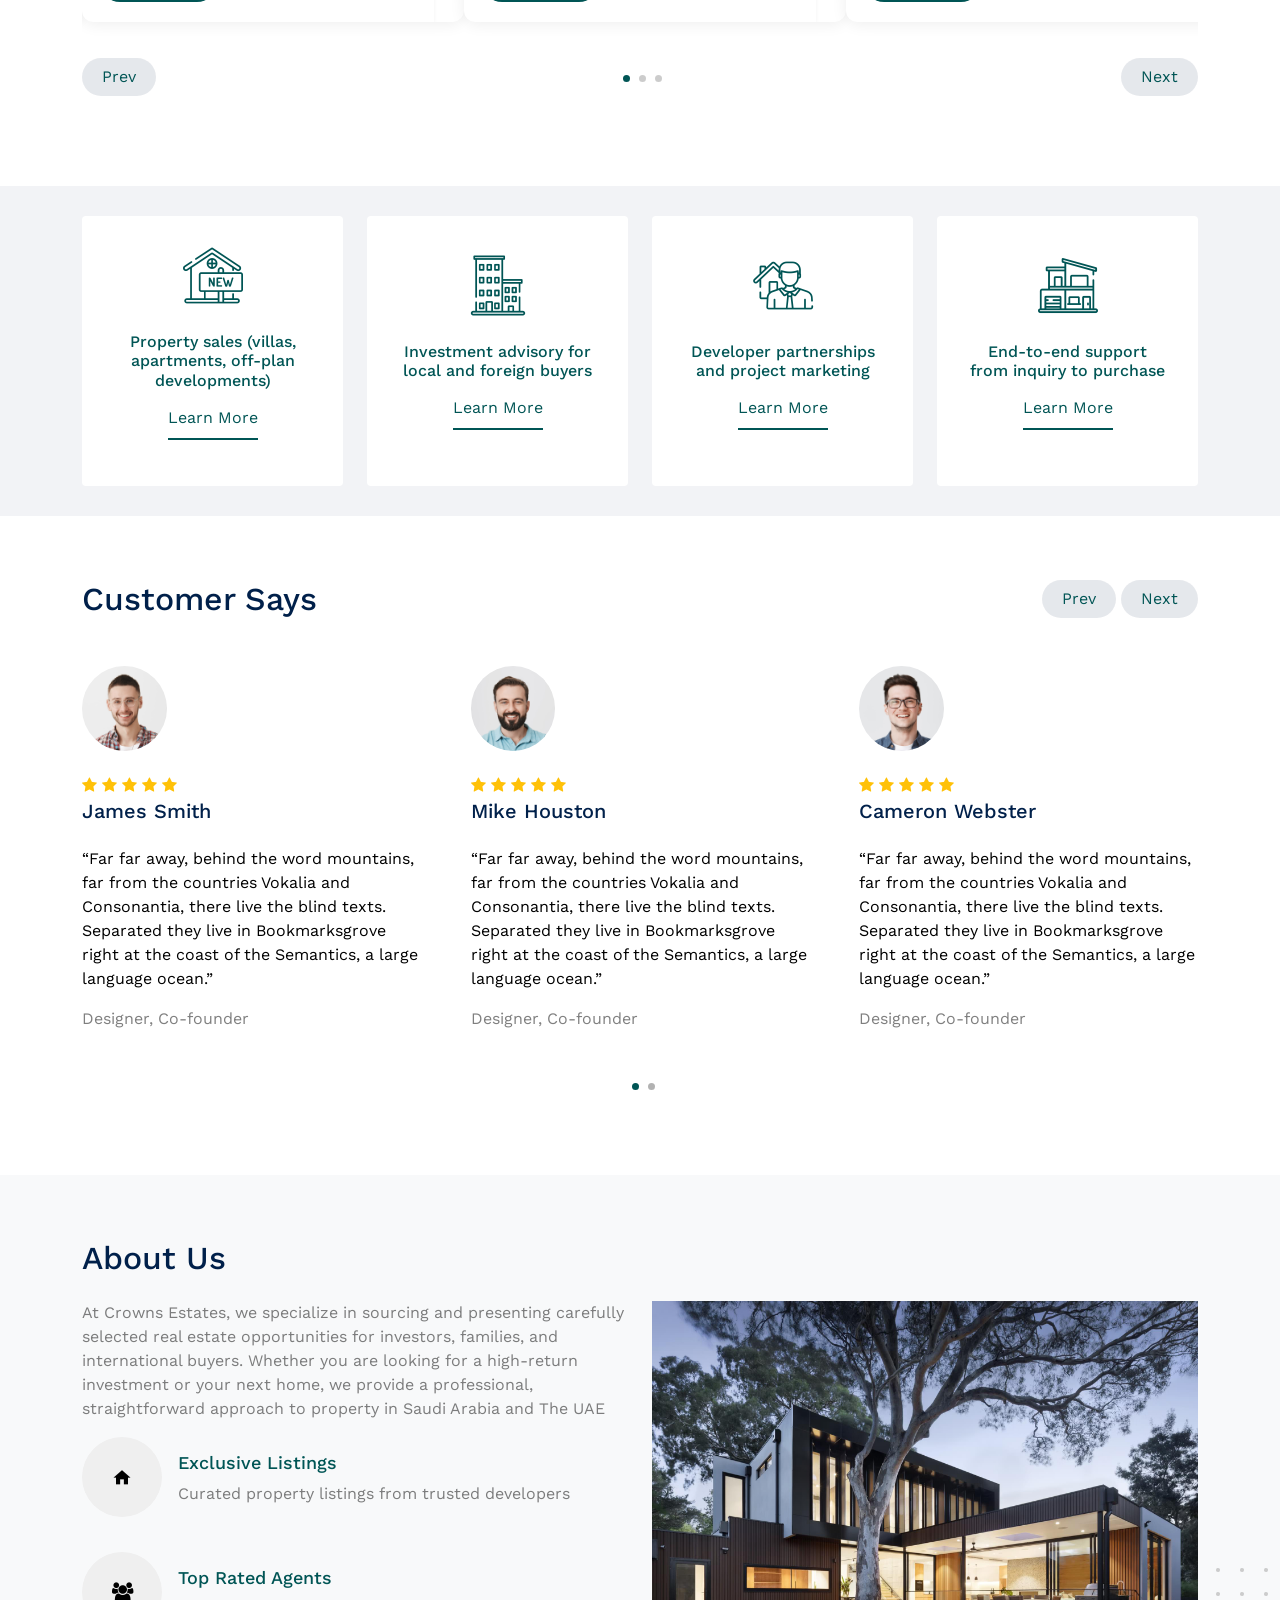
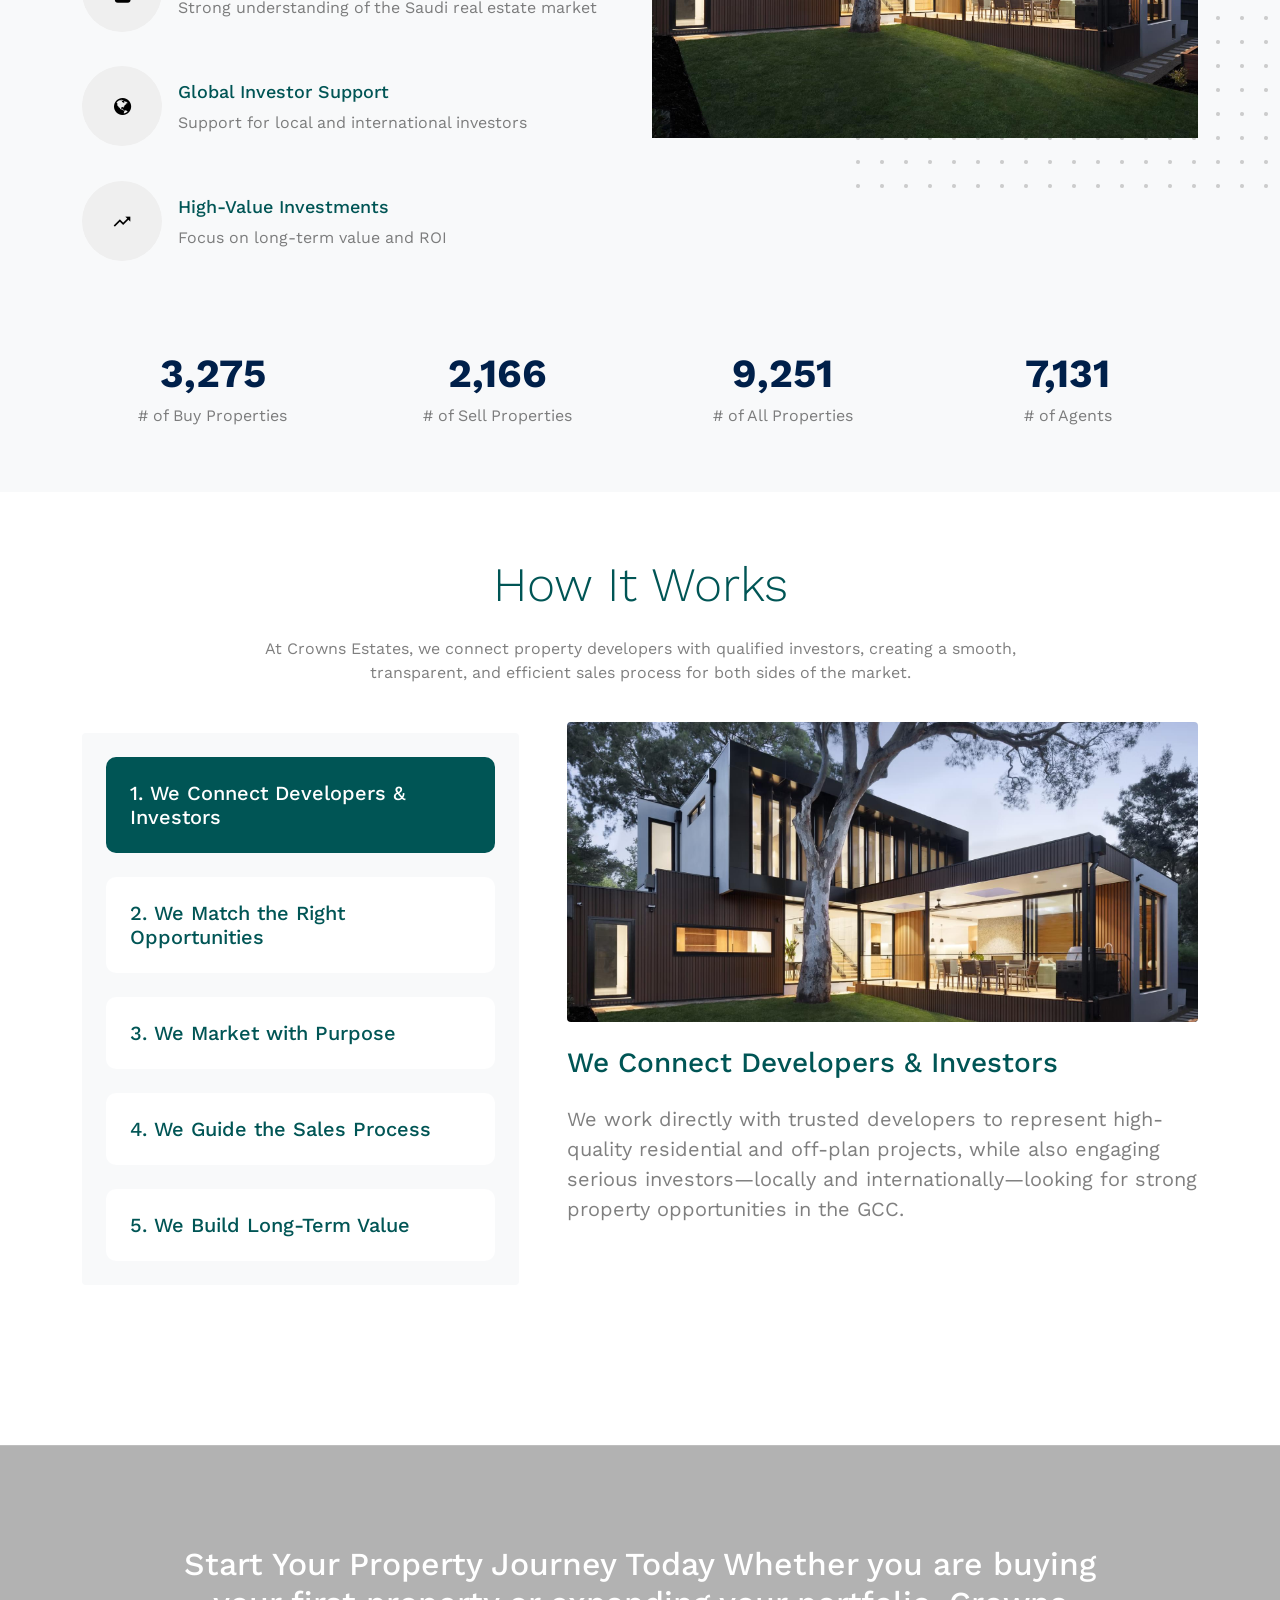
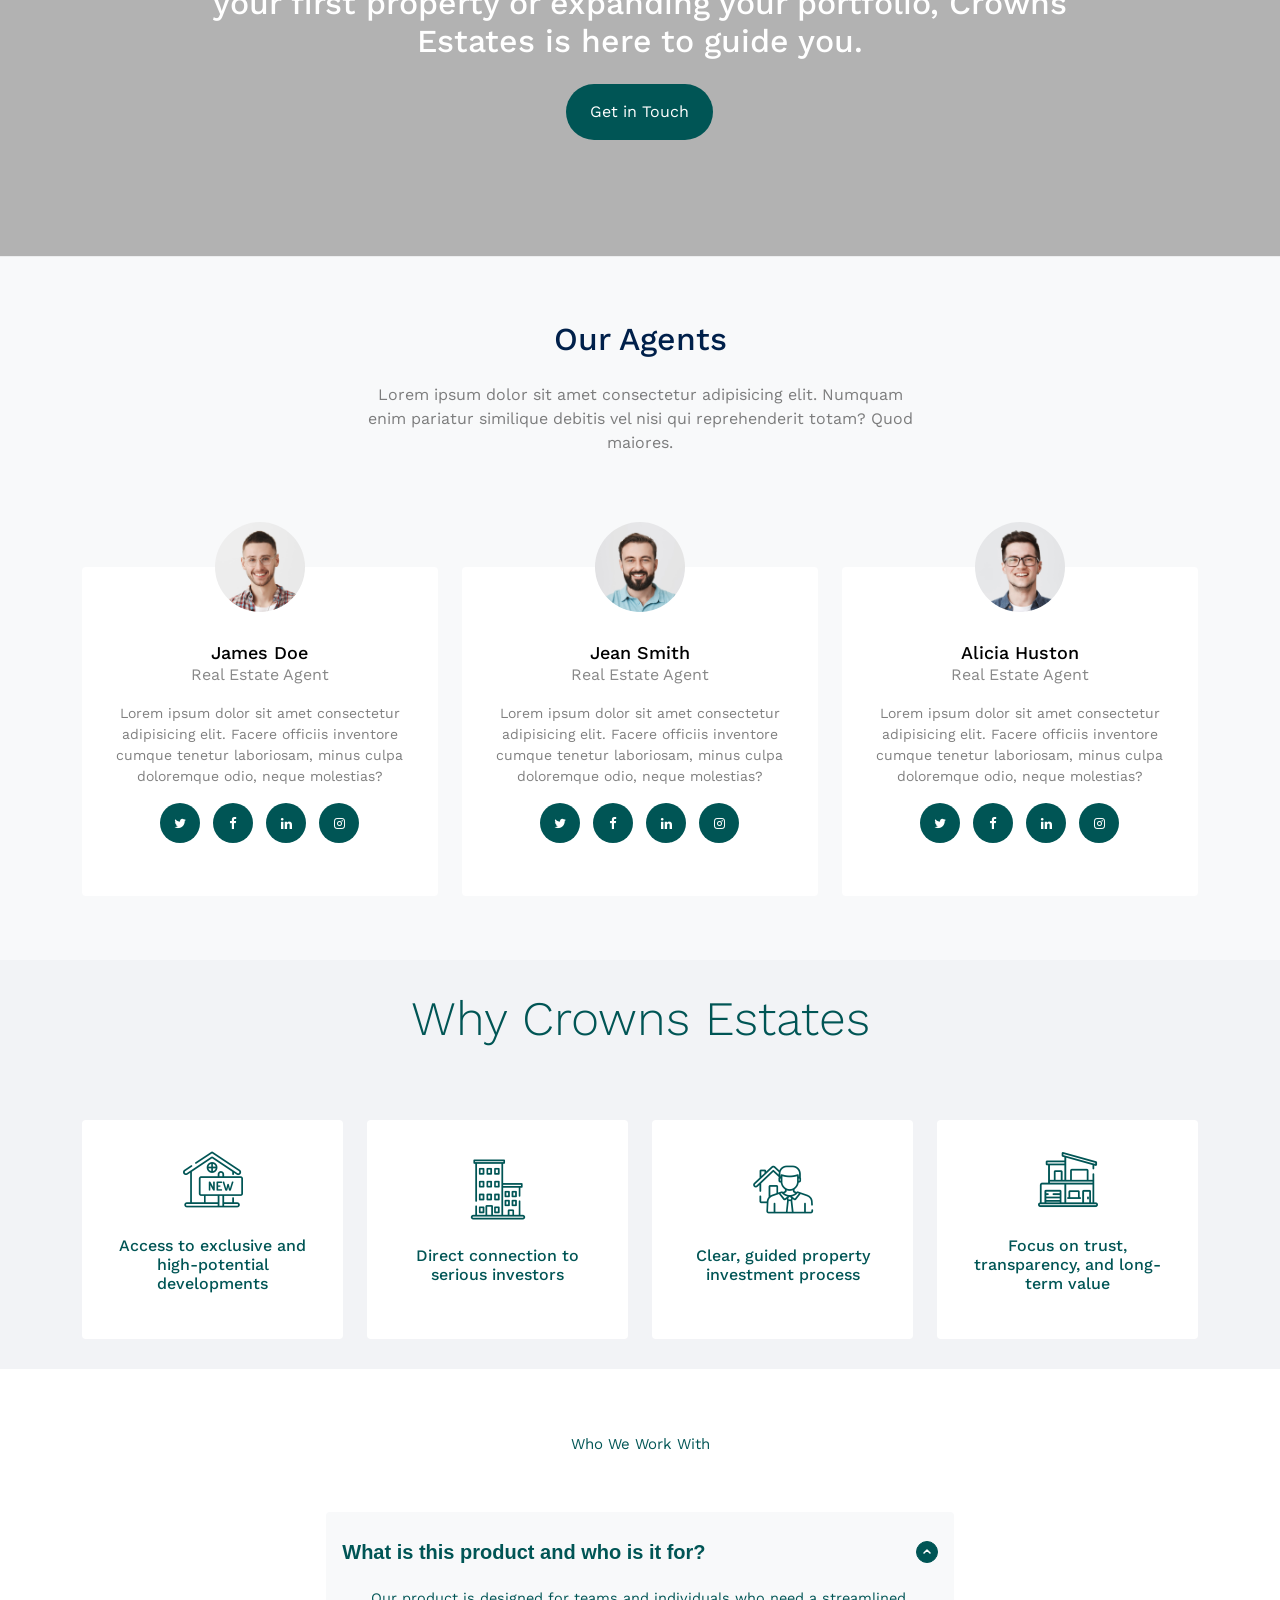
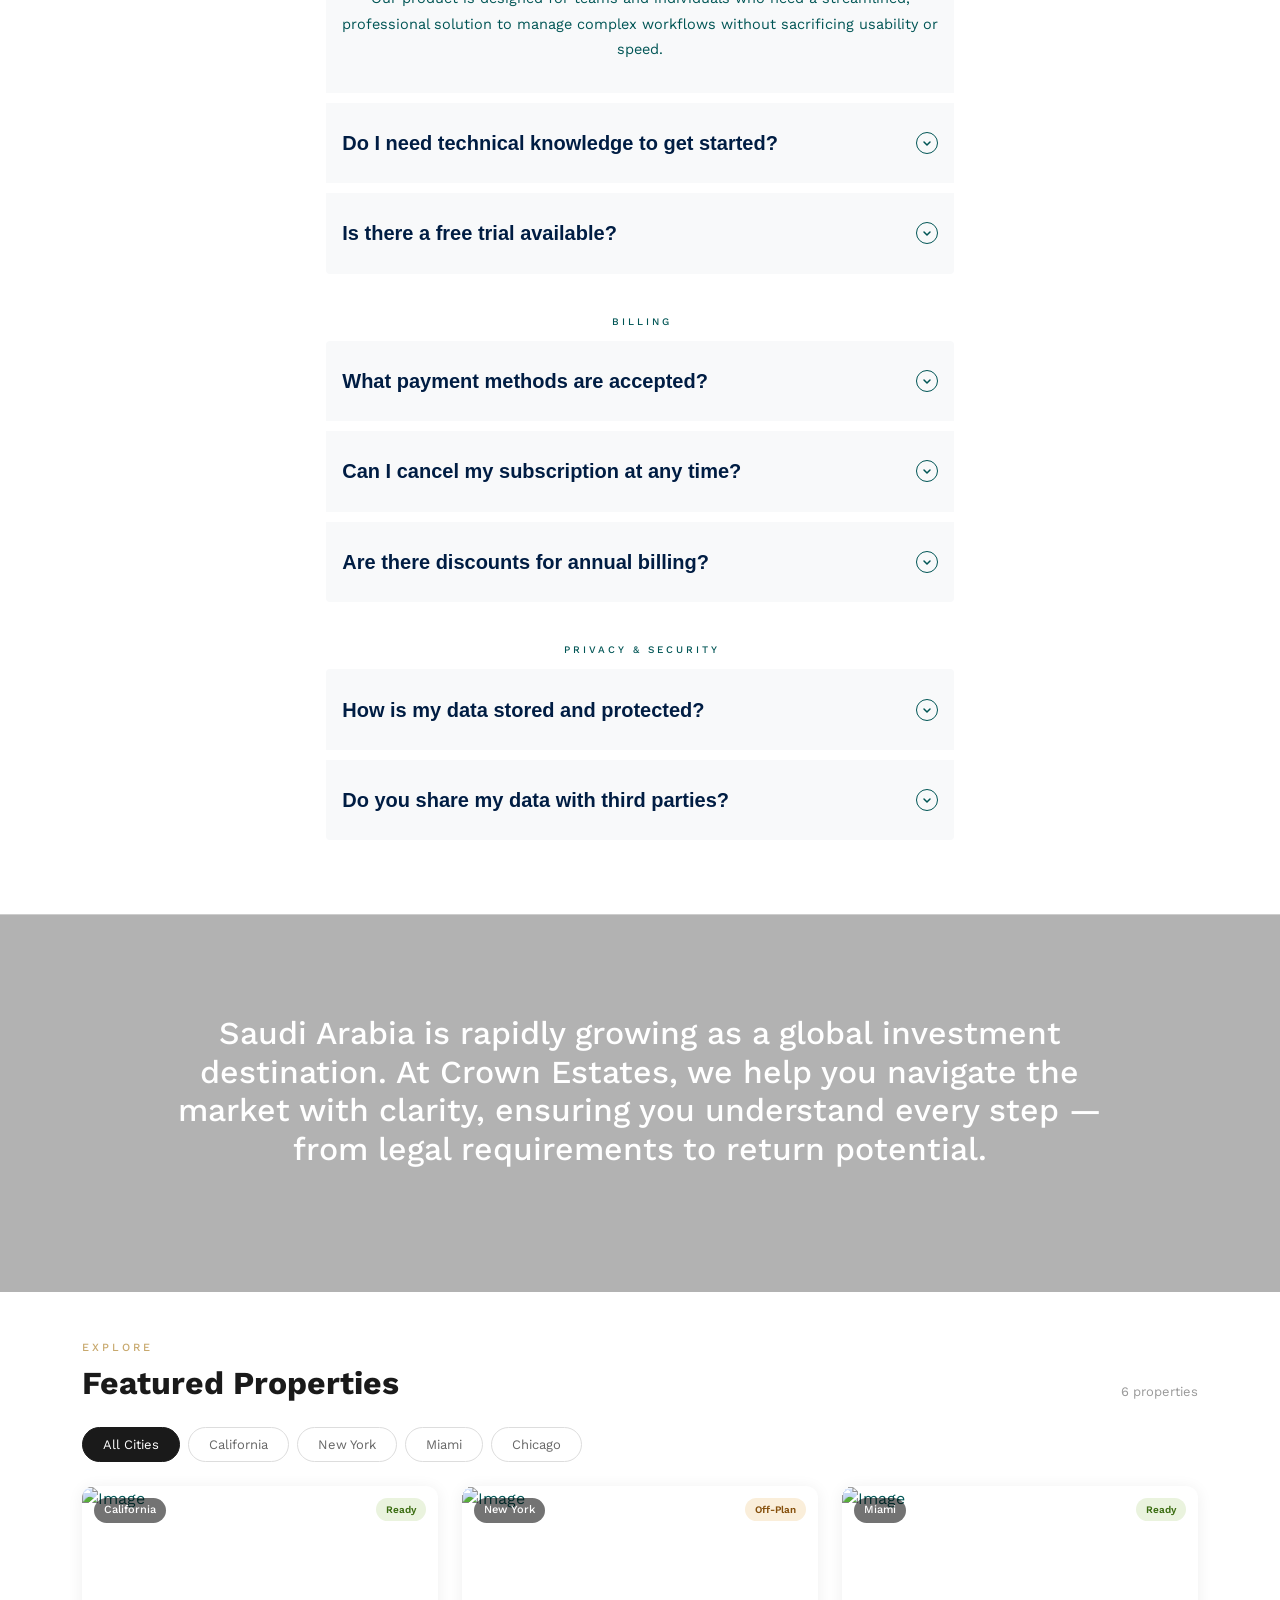
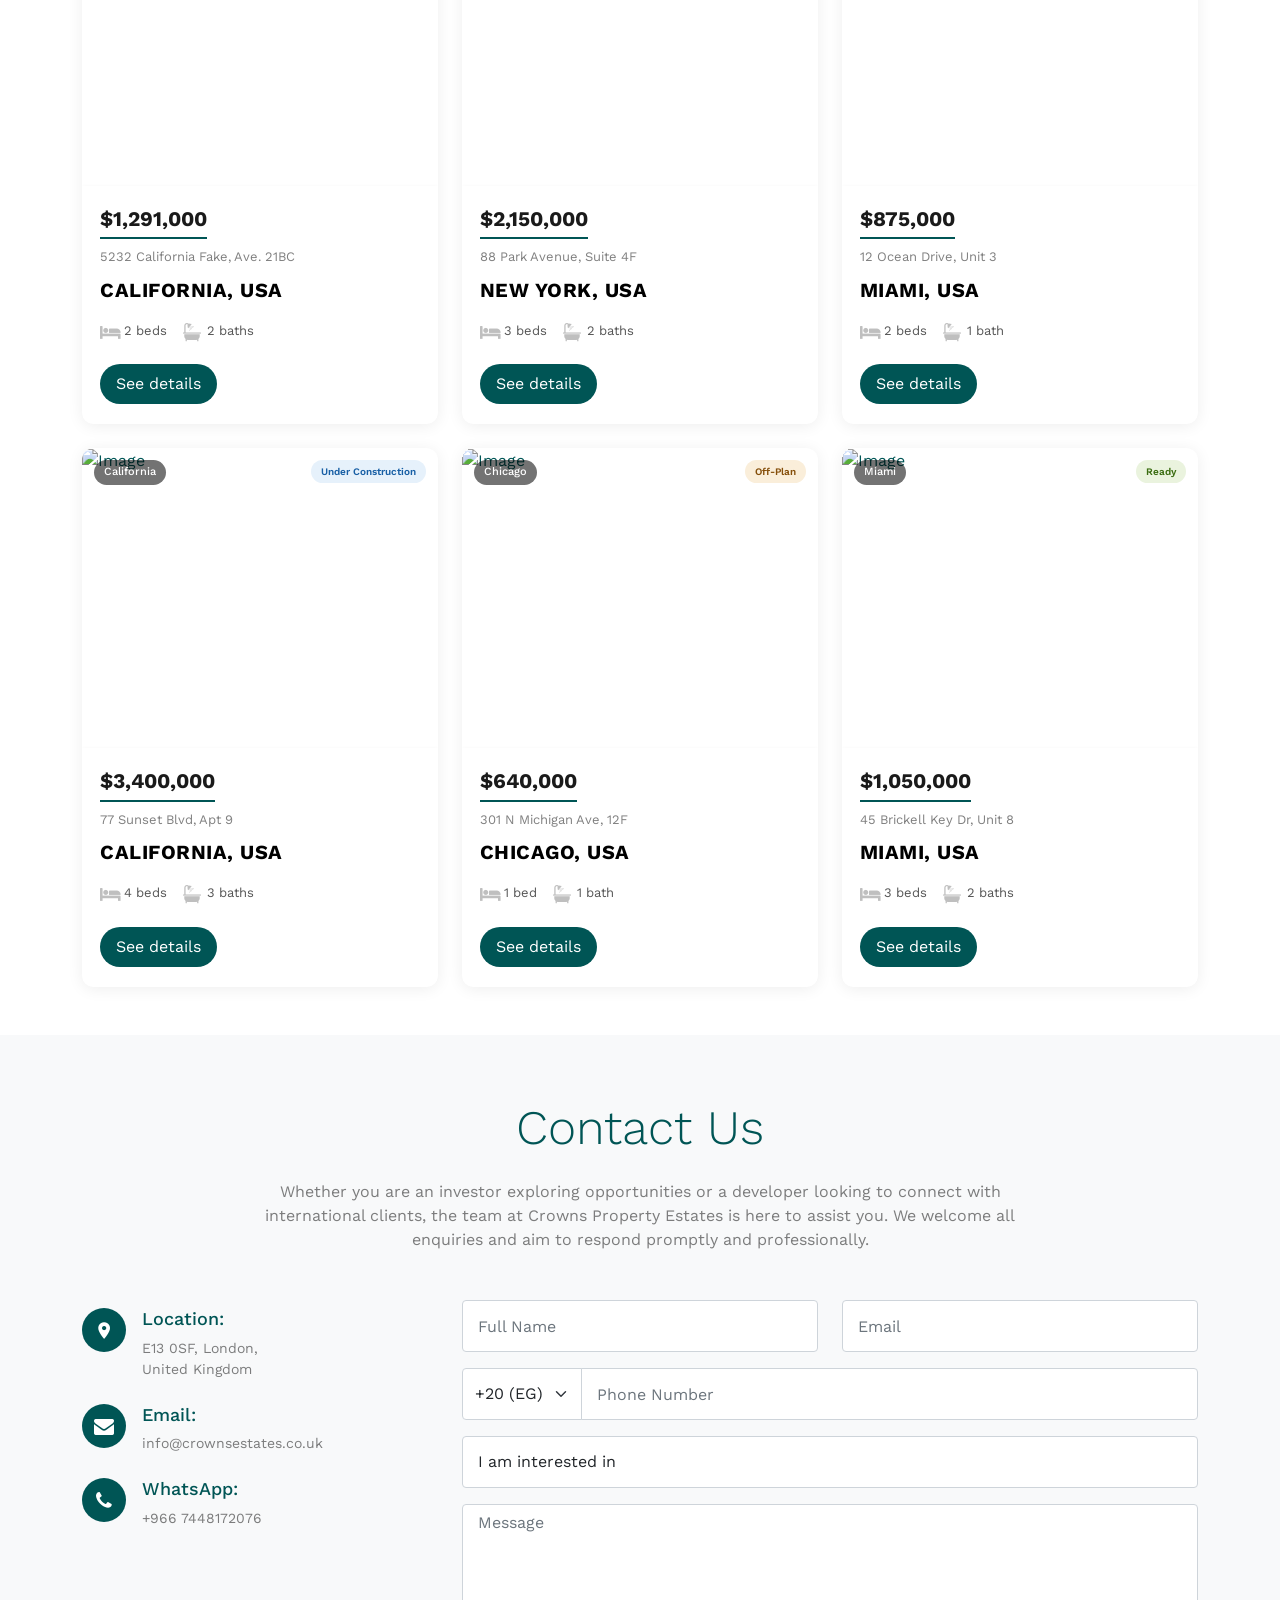
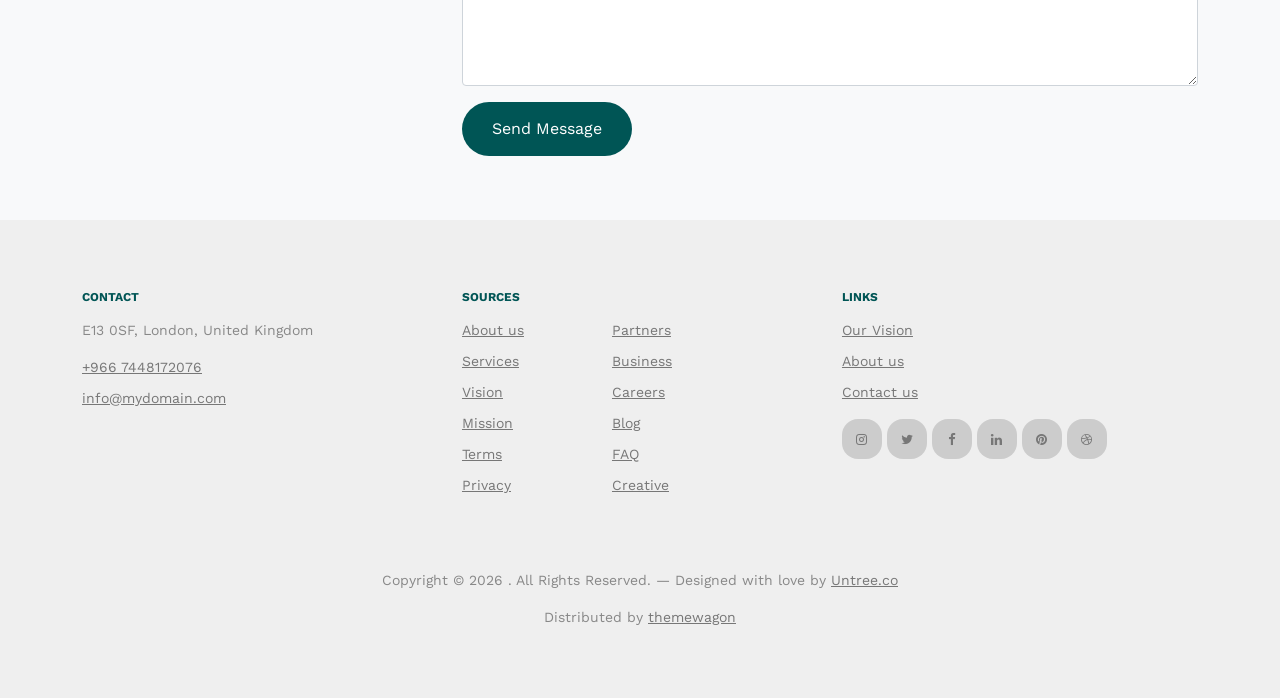
==== commit 98043531: "Update website pages and add favicon/icons new" ====
--- a/index.html
+++ b/index.html
@@ -1168,7 +1168,27 @@
     </div>
   </div>
 
-
+  <div class="section call-to-action">
+    <img src="images/hero_bg_2.jpg" alt="">
+    <div class="container  " data-aos="fade-up">
+
+      <div class="row justify-content-center footer-cta" data-aos="fade-up">
+        <div class="col-lg-10
+
+       mx-auto text-center">
+          <h2 class="mb-4 text-white">Saudi Arabia is rapidly growing as a global investment destination. At Crown Estates, we 
+help you navigate the market with clarity, ensuring you understand every step — from legal 
+requirements to return potential.  </h2>
+          <p>
+<!--             <a href="#" target="_blank" class="btn btn-primary text-white py-3 px-4"> Get in Touch</a>
+ -->          </p>
+        </div>
+        <!-- /.col-lg-7 -->
+      </div>
+
+    </div>
+    <!-- /.row -->
+  </div>
 
 
   <section class="property-section py-5">
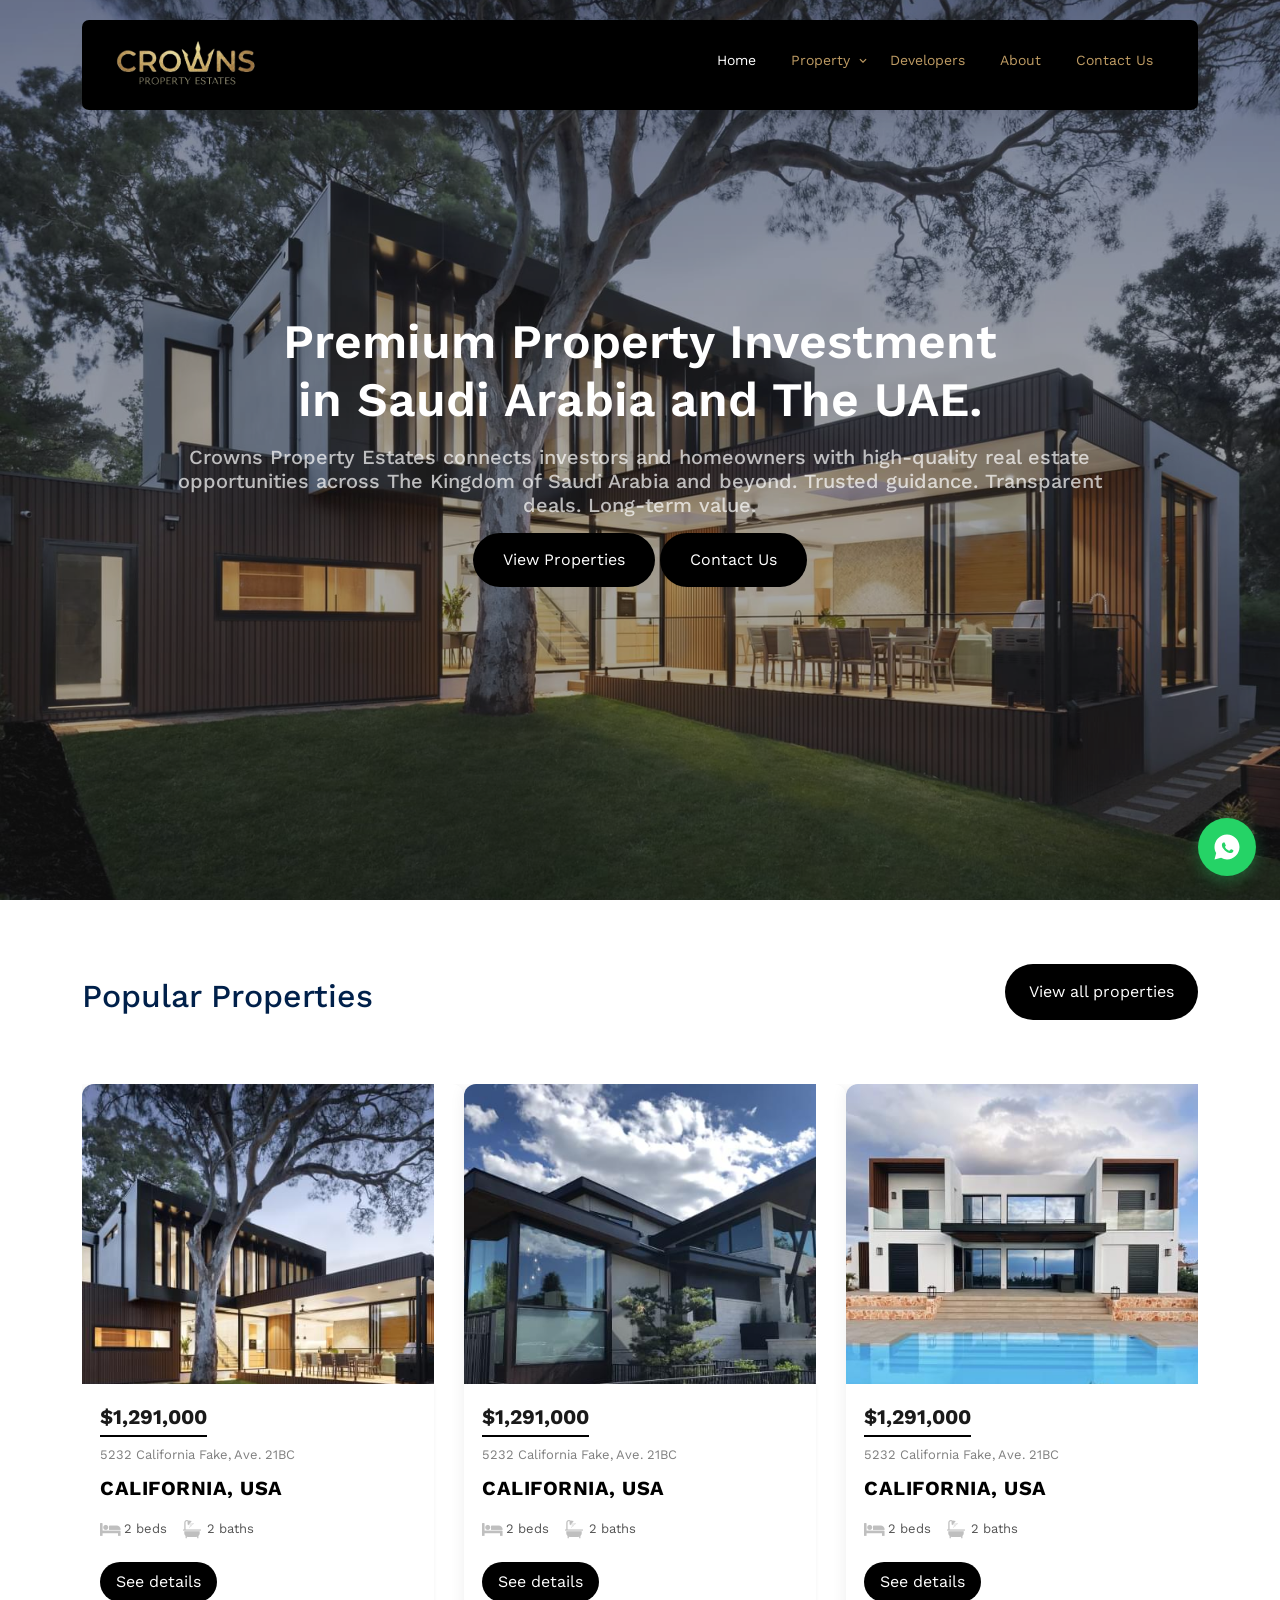
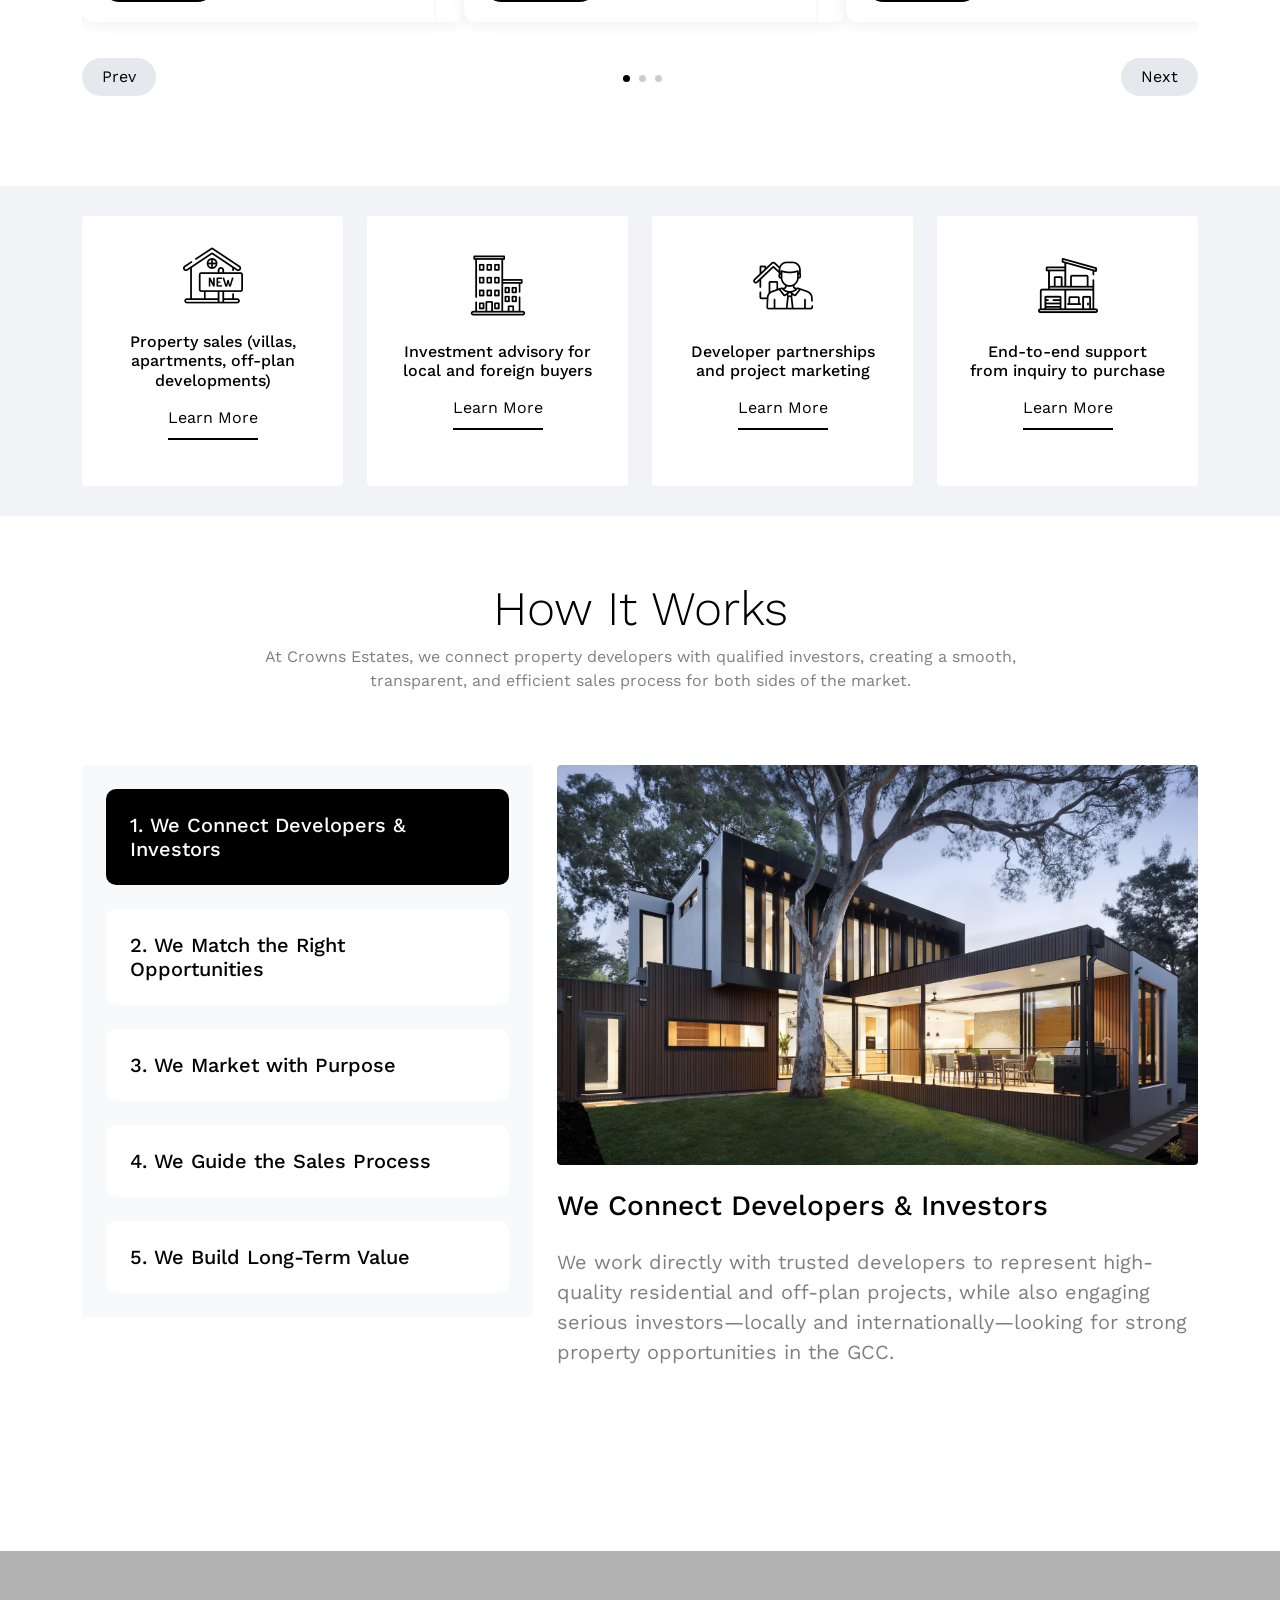
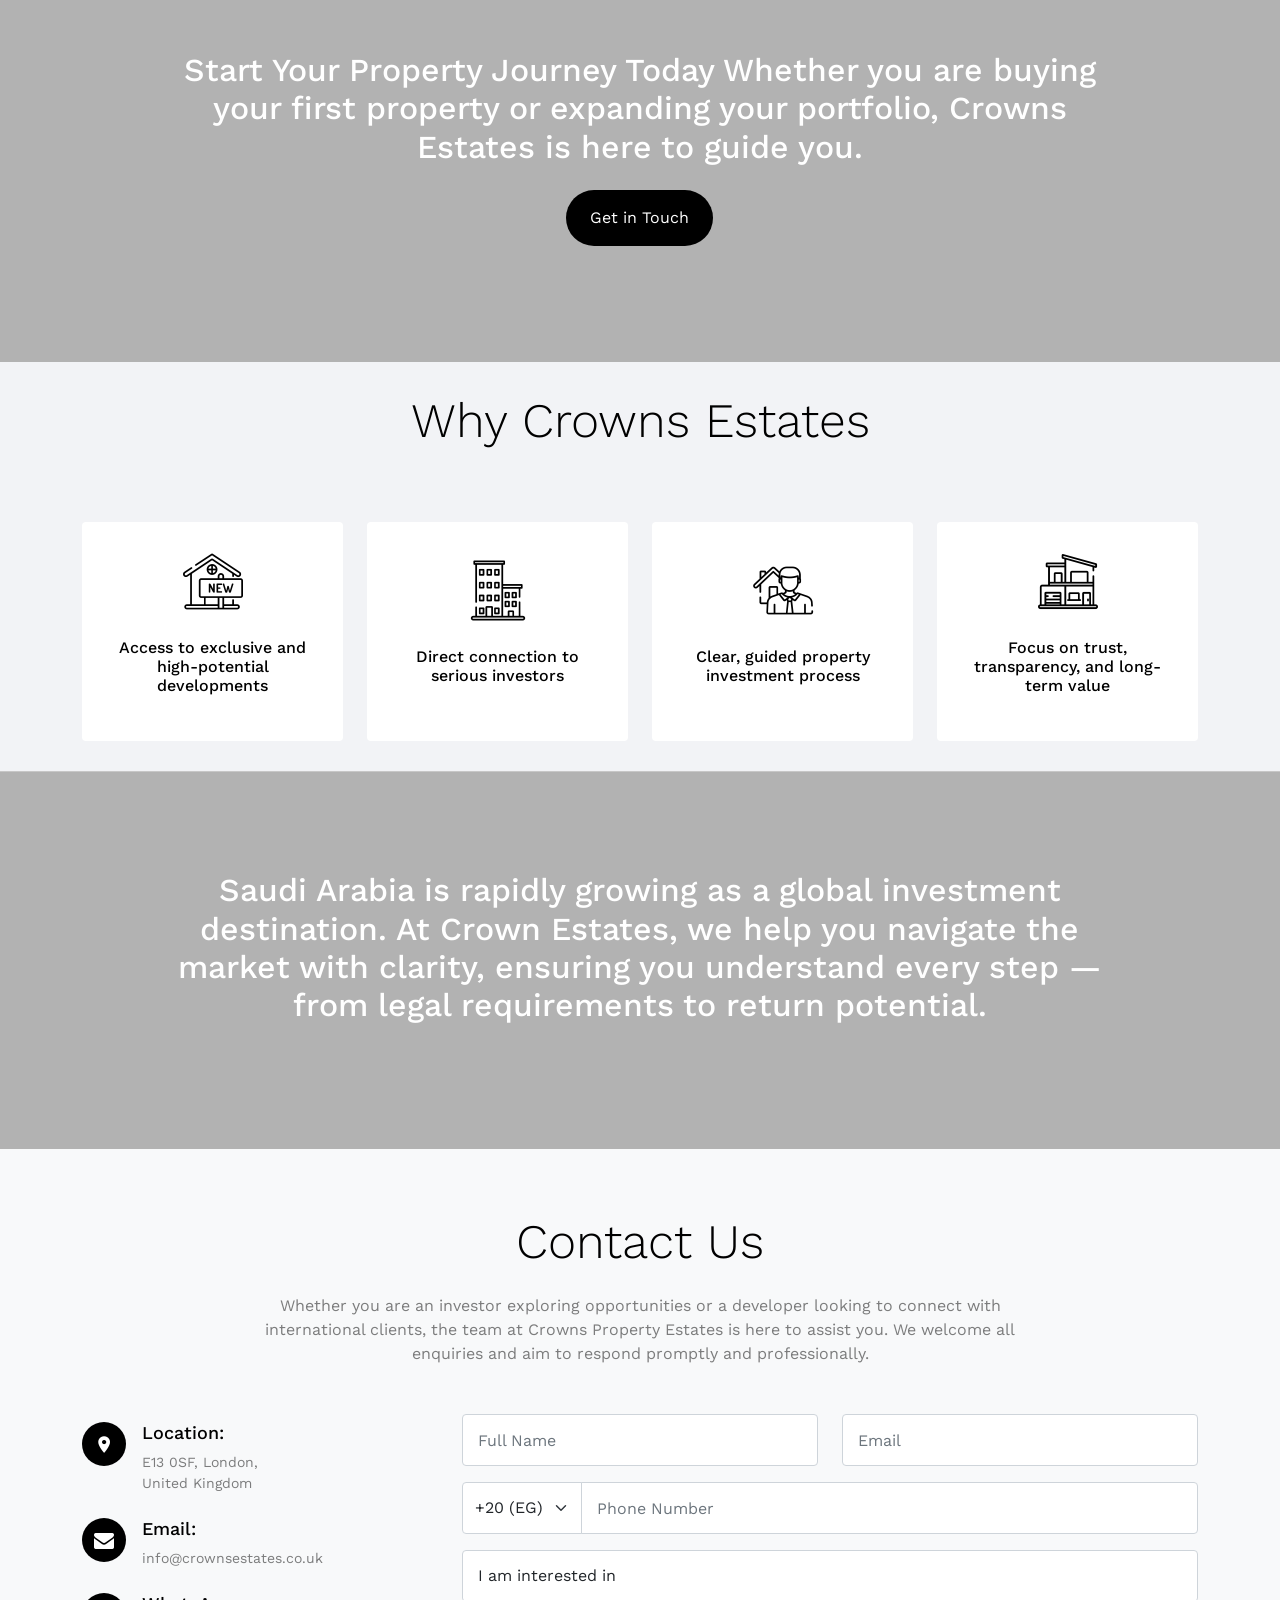
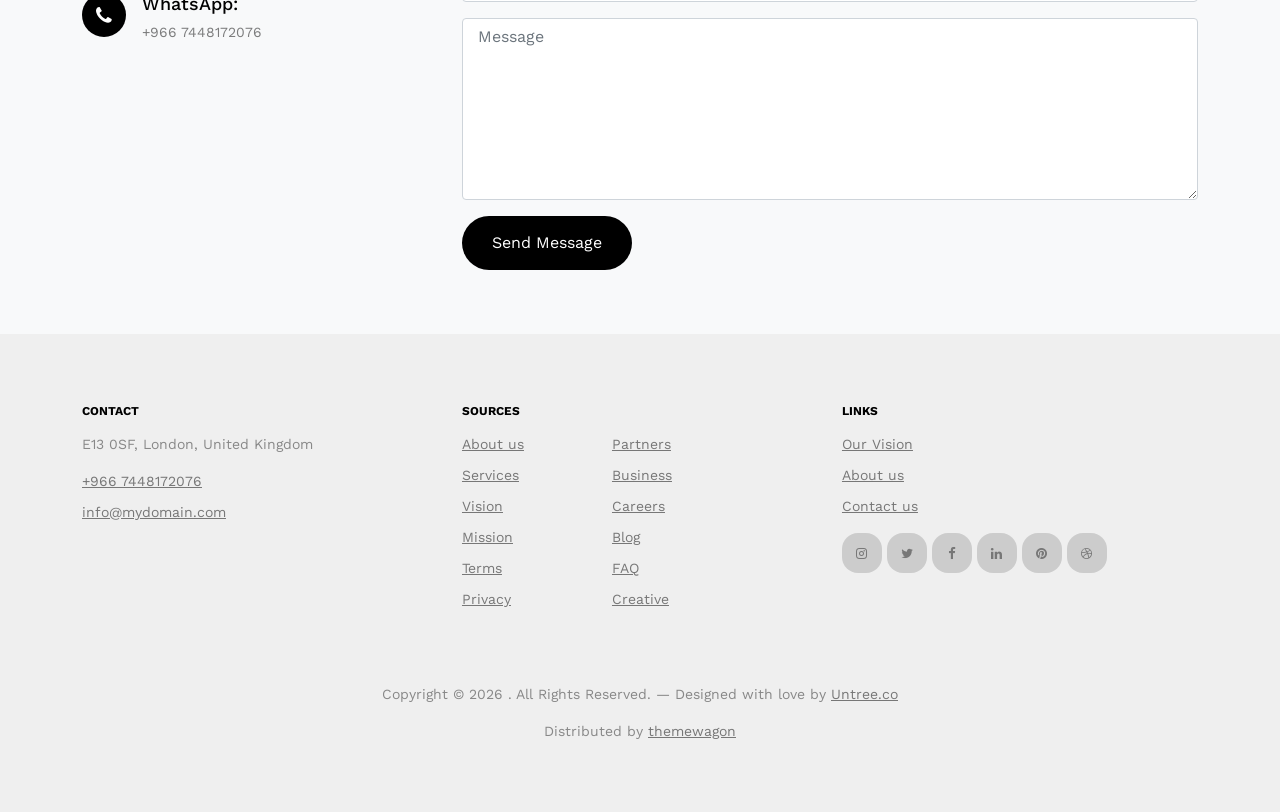
==== commit 5a578f06: "Add .nojekyll for GitHub Pages new" ====
--- a/index.html
+++ b/index.html
@@ -28,7 +28,7 @@
   <link rel="stylesheet" href="css/style.css" />
 
   <title>
-  Crowns Property Estates
+    Crowns Property Estates
   </title>
 </head>
 
@@ -51,23 +51,17 @@
 
           <ul class="js-clone-nav d-none d-lg-inline-block text-start site-menu float-end">
             <li class="active"><a href="index.html">Home</a></li>
+            <li class="has-children">
+              <a href="properties.html">Property</a>
+              <ul class="dropdown">
+                                <li><a href="buy_property.html">Buy Property</a></li>
+                                <li><a href="rent_proberty.html">Rent Property</a></li>
+
+                            </ul>
+            </li>
+            <li><a href="developers.html">Developers</a></li>
             <li><a href="about.html">About</a></li>
-            <li class="has-children">
-              <a href="properties.html">Properties</a>
-              <ul class="dropdown">
-                <li><a href="#">Buy Property</a></li>
-                <li><a href="#">Sell Property</a></li>
-                <li class="has-children">
-                  <a href="#">Dropdown</a>
-                  <ul class="dropdown">
-                    <li><a href="#">Sub Menu One</a></li>
-                    <li><a href="#">Sub Menu Two</a></li>
-                    <li><a href="#">Sub Menu Three</a></li>
-                  </ul>
-                </li>
-              </ul>
-            </li>
-            <li><a href="services.html">Services</a></li>
+
             <li><a href="contact.html">Contact Us</a></li>
           </ul>
 
@@ -440,7 +434,7 @@
     </div>
   </section>
 
-  <div class="section sec-testimonials">
+  <div class="section sec-testimonials d-none">
     <div class="container">
       <div class="row mb-5 align-items-center">
         <div class="col-md-6">
@@ -558,7 +552,7 @@
     </div>
   </div>
 
-  <div class="section section-4 bg-light">
+  <div class="section section-4 bg-light d-none">
     <div class="container">
       <div class="row text-left mb-5">
         <div class="col-12">
@@ -682,12 +676,12 @@
           style="max-width: 800px; visibility: visible; animation-delay: 0.2s; animation-name: fadeInUp;">
           <!--                     <h4 class="text-primary">Our Offer</h4>
  -->
-          <h1 class="display-5 mb-4">How It Works </h1>
-          <p class="mb-0">At Crowns Estates, we connect property developers with qualified investors, creating a smooth,
+          <h1 class="display-5 mb-2">How It Works </h1>
+          <p class="mb-4">At Crowns Estates, we connect property developers with qualified investors, creating a smooth,
             transparent, and efficient sales process for both sides of the market.
           </p>
         </div>
-        <div class="row g-5 align-items-center">
+        <div class="row  align-items-start">
           <div class="col-xl-5 wow fadeInLeft" data-wow-delay="0.2s"
             style="visibility: visible; animation-delay: 0.2s; animation-name: fadeInLeft;">
             <div class="nav nav-pills bg-light rounded p-4">
@@ -824,7 +818,7 @@
     <!-- /.row -->
   </div>
 
-  <div class="section section-5 bg-light">
+  <div class="section section-5 bg-light d-none">
     <div class="container">
       <div class="row justify-content-center text-center mb-5">
         <div class="col-lg-6 mb-5">
@@ -987,7 +981,7 @@
     </div>
   </section>
 
-  <div class="section">
+  <div class="section d-none">
     <div class="row justify-content-center footer-cta" data-aos="fade-up">
       <div class="col-lg-6 mx-auto text-center">
         <div class="faq-header">
@@ -1176,12 +1170,14 @@
         <div class="col-lg-10
 
        mx-auto text-center">
-          <h2 class="mb-4 text-white">Saudi Arabia is rapidly growing as a global investment destination. At Crown Estates, we 
-help you navigate the market with clarity, ensuring you understand every step — from legal 
-requirements to return potential.  </h2>
+          <h2 class="mb-4 text-white">Saudi Arabia is rapidly growing as a global investment destination. At Crown
+            Estates, we
+            help you navigate the market with clarity, ensuring you understand every step — from legal
+            requirements to return potential. </h2>
           <p>
-<!--             <a href="#" target="_blank" class="btn btn-primary text-white py-3 px-4"> Get in Touch</a>
- -->          </p>
+            <!--             <a href="#" target="_blank" class="btn btn-primary text-white py-3 px-4"> Get in Touch</a>
+ -->
+          </p>
         </div>
         <!-- /.col-lg-7 -->
       </div>
@@ -1191,7 +1187,7 @@
   </div>
 
 
-  <section class="property-section py-5">
+  <section class="property-section py-5 d-none">
     <div class="container">
 
       <!-- Section Header -->
@@ -1651,7 +1647,28 @@
       });
     })();
   </script>
-
+<!-- WhatsApp floating button -->
+<style>
+  #wa-float {
+    position: fixed; bottom: 24px; right: 24px;
+    width: 58px; height: 58px; background: #25D366;
+    border-radius: 50%; display: flex;
+    align-items: center; justify-content: center;
+    box-shadow: 0 4px 16px rgba(37,211,102,.35);
+    transition: transform .2s, box-shadow .2s;
+    text-decoration: none; z-index: 9999;
+  }
+  #wa-float:hover { transform: scale(1.1); box-shadow: 0 6px 22px rgba(37,211,102,.45); }
+  #wa-float:hover + #wa-tip { opacity: 1 !important; }
+</style>
+<a id="wa-float" href="https://wa.me/201234567890?text=Hi%2C%20I'd%20like%20to%20know%20more!"
+   target="_blank" rel="noopener" aria-label="Chat on WhatsApp">
+  <svg width="30" height="30" viewBox="0 0 30 30" fill="none">
+    <path d="M15 2.5C8.1 2.5 2.5 8.1 2.5 15c0 2.2.6 4.3 1.7 6.1L2.5 27.5l6.6-1.7A12.4 12.4 0 0015 27.5c6.9 0 12.5-5.6 12.5-12.5S21.9 2.5 15 2.5z" fill="white"/>
+    <path d="M21.5 18.3c-.3-.2-1.8-.9-2.1-1-.3-.1-.5-.1-.7.1-.2.3-.8.9-1 1.1-.2.2-.4.2-.7.1-.3-.2-1.2-.4-2.3-1.4-.9-.8-1.4-1.7-1.6-2-.2-.3 0-.5.1-.6.1-.1.3-.3.4-.5.1-.2.2-.3.2-.5 0-.2 0-.4-.1-.5-.1-.2-.7-1.6-.9-2.2-.2-.6-.4-.5-.5-.5h-.6c-.2 0-.5.1-.8.4-.3.3-1 1-1 2.4s1 2.8 1.2 3c.1.2 2 3 4.8 4.2.7.3 1.2.4 1.6.5.7.2 1.3.2 1.8.1.5-.1 1.7-.7 1.9-1.4.2-.6.2-1.2.1-1.3-.1-.1-.3-.2-.6-.3z" fill="#25D366"/>
+  </svg>
+</a>
+  <div style="position:fixed;bottom:32px;right:90px;background:#fff;color:#1a1a1a;font-size:13px;font-weight:500;padding:8px 14px;border-radius:8px;white-space:nowrap;box-shadow:0 2px 12px rgba(0,0,0,.12);opacity:0;transition:opacity .2s;pointer-events:none;" id="wa-tip">Chat with us!</div>
 </body>
 
 </html>
--- a/css/style.css
+++ b/css/style.css
@@ -36,7 +36,7 @@
   --bs-gray-700: #495057;
   --bs-gray-800: #343a40;
   --bs-gray-900: #212529;
-  --bs-primary: #005555 ;
+  --bs-primary: #000 ;
   --bs-secondary: #00204a;
   --bs-success: #198754;
   --bs-info: #0dcaf0;
@@ -201,7 +201,7 @@
   top: -.5em; }
 
 a {
-  color: #005555;
+  color: #000;
   text-decoration: underline; }
   a:hover {
     color: #001a3b; }
@@ -2062,15 +2062,15 @@
     -webkit-box-shadow: 0 0 0 0.25rem rgba(0, 32, 74, 0.25);
     box-shadow: 0 0 0 0.25rem rgba(0, 32, 74, 0.25); }
   .form-check-input:checked {
-    background-color: #005555;
-    border-color: #005555; }
+    background-color: #000;
+    border-color: #000; }
     .form-check-input:checked[type="checkbox"] {
       background-image: url("data:image/svg+xml,%3csvg xmlns='http://www.w3.org/2000/svg' viewBox='0 0 20 20'%3e%3cpath fill='none' stroke='%23fff' stroke-linecap='round' stroke-linejoin='round' stroke-width='3' d='M6 10l3 3l6-6'/%3e%3c/svg%3e"); }
     .form-check-input:checked[type="radio"] {
       background-image: url("data:image/svg+xml,%3csvg xmlns='http://www.w3.org/2000/svg' viewBox='-4 -4 8 8'%3e%3ccircle r='2' fill='%23fff'/%3e%3c/svg%3e"); }
   .form-check-input[type="checkbox"]:indeterminate {
-    background-color: #005555;
-    border-color: #005555;
+    background-color: #000;
+    border-color: #000;
     background-image: url("data:image/svg+xml,%3csvg xmlns='http://www.w3.org/2000/svg' viewBox='0 0 20 20'%3e%3cpath fill='none' stroke='%23fff' stroke-linecap='round' stroke-linejoin='round' stroke-width='3' d='M6 10h8'/%3e%3c/svg%3e"); }
   .form-check-input:disabled {
     pointer-events: none;
@@ -2137,7 +2137,7 @@
     width: 1rem;
     height: 1rem;
     margin-top: -0.25rem;
-    background-color: #005555;
+    background-color: #000;
     border: 0;
     border-radius: 1rem;
     -webkit-transition: background-color 0.15s ease-in-out, border-color 0.15s ease-in-out, -webkit-box-shadow 0.15s ease-in-out;
@@ -2165,7 +2165,7 @@
   .form-range::-moz-range-thumb {
     width: 1rem;
     height: 1rem;
-    background-color: #005555;
+    background-color: #000;
     border: 0;
     border-radius: 1rem;
     -webkit-transition: background-color 0.15s ease-in-out, border-color 0.15s ease-in-out, -webkit-box-shadow 0.15s ease-in-out;
@@ -2529,8 +2529,8 @@
 
 .btn-primary {
   color: #fff;
-  background-color: #005555;
-  border-color: #005555; }
+  background-color: #000;
+  border-color: #000; }
   .btn-primary:hover {
     color: #fff;
     background-color: #001b3f;
@@ -2554,13 +2554,13 @@
       box-shadow: 0 0 0 0.25rem rgba(38, 65, 101, 0.5); }
   .btn-primary:disabled, .btn-primary.disabled {
     color: #fff;
-    background-color: #005555;
-    border-color: #005555; }
+    background-color: #000;
+    border-color: #000; }
 
 .btn-secondary {
   color: #fff;
-  background-color: #005555;
-  border-color: #005555; }
+  background-color: #000;
+  border-color: #000; }
   .btn-secondary:hover {
     color: #fff;
     background-color: #004848;
@@ -2584,8 +2584,8 @@
       box-shadow: 0 0 0 0.25rem rgba(38, 111, 111, 0.5); }
   .btn-secondary:disabled, .btn-secondary.disabled {
     color: #fff;
-    background-color: #005555;
-    border-color: #005555; }
+    background-color: #000;
+    border-color: #000; }
 
 .btn-success {
   color: #fff;
@@ -2768,49 +2768,49 @@
     border-color: #212529; }
 
 .btn-outline-primary {
-  color: #005555;
-  border-color: #005555; }
+  color: #000;
+  border-color: #000; }
   .btn-outline-primary:hover {
     color: #fff;
-    background-color: #005555;
-    border-color: #005555; }
+    background-color: #000;
+    border-color: #000; }
   .btn-check:focus + .btn-outline-primary, .btn-outline-primary:focus {
     -webkit-box-shadow: 0 0 0 0.25rem rgba(0, 32, 74, 0.5);
     box-shadow: 0 0 0 0.25rem rgba(0, 32, 74, 0.5); }
   .btn-check:checked + .btn-outline-primary,
   .btn-check:active + .btn-outline-primary, .btn-outline-primary:active, .btn-outline-primary.active, .btn-outline-primary.dropdown-toggle.show {
     color: #fff;
-    background-color: #005555;
-    border-color: #005555; }
+    background-color: #000;
+    border-color: #000; }
     .btn-check:checked + .btn-outline-primary:focus,
     .btn-check:active + .btn-outline-primary:focus, .btn-outline-primary:active:focus, .btn-outline-primary.active:focus, .btn-outline-primary.dropdown-toggle.show:focus {
       -webkit-box-shadow: 0 0 0 0.25rem rgba(0, 32, 74, 0.5);
       box-shadow: 0 0 0 0.25rem rgba(0, 32, 74, 0.5); }
   .btn-outline-primary:disabled, .btn-outline-primary.disabled {
-    color: #005555;
+    color: #000;
     background-color: transparent; }
 
 .btn-outline-secondary {
-  color: #005555;
-  border-color: #005555; }
+  color: #000;
+  border-color: #000; }
   .btn-outline-secondary:hover {
     color: #fff;
-    background-color: #005555;
-    border-color: #005555; }
+    background-color: #000;
+    border-color: #000; }
   .btn-check:focus + .btn-outline-secondary, .btn-outline-secondary:focus {
     -webkit-box-shadow: 0 0 0 0.25rem rgba(0, 85, 85, 0.5);
     box-shadow: 0 0 0 0.25rem rgba(0, 85, 85, 0.5); }
   .btn-check:checked + .btn-outline-secondary,
   .btn-check:active + .btn-outline-secondary, .btn-outline-secondary:active, .btn-outline-secondary.active, .btn-outline-secondary.dropdown-toggle.show {
     color: #fff;
-    background-color: #005555;
-    border-color: #005555; }
+    background-color: #000;
+    border-color: #000; }
     .btn-check:checked + .btn-outline-secondary:focus,
     .btn-check:active + .btn-outline-secondary:focus, .btn-outline-secondary:active:focus, .btn-outline-secondary.active:focus, .btn-outline-secondary.dropdown-toggle.show:focus {
       -webkit-box-shadow: 0 0 0 0.25rem rgba(0, 85, 85, 0.5);
       box-shadow: 0 0 0 0.25rem rgba(0, 85, 85, 0.5); }
   .btn-outline-secondary:disabled, .btn-outline-secondary.disabled {
-    color: #005555;
+    color: #000;
     background-color: transparent; }
 
 .btn-outline-success {
@@ -2953,7 +2953,7 @@
 
 .btn-link {
   font-weight: 400;
-  color: #005555;
+  color: #000;
   text-decoration: underline; }
   .btn-link:hover {
     color: #001a3b; }
@@ -3217,7 +3217,7 @@
   .dropdown-item.active, .dropdown-item:active {
     color: #fff;
     text-decoration: none;
-    background-color: #005555; }
+    background-color: #000; }
   .dropdown-item.disabled, .dropdown-item:disabled {
     color: #adb5bd;
     pointer-events: none;
@@ -3250,7 +3250,7 @@
       background-color: rgba(255, 255, 255, 0.15); }
     .dropdown-menu-dark .dropdown-item.active, .dropdown-menu-dark .dropdown-item:active {
       color: #fff;
-      background-color: #005555; }
+      background-color: #000; }
     .dropdown-menu-dark .dropdown-item.disabled, .dropdown-menu-dark .dropdown-item:disabled {
       color: #adb5bd; }
   .dropdown-menu-dark .dropdown-divider {
@@ -3374,7 +3374,7 @@
 .nav-link {
   display: block;
   padding: 0.5rem 1rem;
-  color: #005555;
+  color: #000;
   text-decoration: none;
   -webkit-transition: color 0.15s ease-in-out, background-color 0.15s ease-in-out, border-color 0.15s ease-in-out;
   -o-transition: color 0.15s ease-in-out, background-color 0.15s ease-in-out, border-color 0.15s ease-in-out;
@@ -3424,7 +3424,7 @@
 .nav-pills .nav-link.active,
 .nav-pills .show > .nav-link {
   color: #fff;
-  background-color: #005555; }
+  background-color: #000; }
 
 .nav-fill > .nav-link,
 .nav-fill .nav-item {
@@ -4264,7 +4264,7 @@
 .page-link {
   position: relative;
   display: block;
-  color: #005555;
+  color: #000;
   text-decoration: none;
   background-color: #fff;
   border: 1px solid #dee2e6;
@@ -4297,8 +4297,8 @@
 .page-item.active .page-link {
   z-index: 3;
   color: #fff;
-  background-color: #005555;
-  border-color: #005555; }
+  background-color: #000;
+  border-color: #000; }
 
 .page-item.disabled .page-link {
   color: #6c757d;
@@ -4470,7 +4470,7 @@
   color: #fff;
   text-align: center;
   white-space: nowrap;
-  background-color: #005555;
+  background-color: #000;
   -webkit-transition: width 0.6s ease;
   -o-transition: width 0.6s ease;
   transition: width 0.6s ease; }
@@ -4547,8 +4547,8 @@
   .list-group-item.active {
     z-index: 2;
     color: #fff;
-    background-color: #005555;
-    border-color: #005555; }
+    background-color: #000;
+    border-color: #000; }
   .list-group-item + .list-group-item {
     border-top-width: 0; }
     .list-group-item + .list-group-item.active {
@@ -5761,12 +5761,12 @@
   content: ""; }
 
 .link-primary {
-  color: #005555; }
+  color: #000; }
   .link-primary:hover, .link-primary:focus {
     color: #001a3b; }
 
 .link-secondary {
-  color: #005555; }
+  color: #000; }
   .link-secondary:hover, .link-secondary:focus {
     color: #004444; }
 
@@ -6149,10 +6149,10 @@
   border-left: 0 !important; }
 
 .border-primary {
-  border-color: #005555 !important; }
+  border-color: #000 !important; }
 
 .border-secondary {
-  border-color: #005555 !important; }
+  border-color: #000 !important; }
 
 .border-success {
   border-color: #198754 !important; }
@@ -9230,7 +9230,7 @@
         padding: 10px 15px;
         display: inline-block;
         text-decoration: none !important;
-        color: rgba(255, 255, 255, 0.5); }
+        color: rgb(191 ,156 ,100); }
         .site-nav .site-navigation .site-menu > li > a:hover {
           color: #fff; }
       .site-nav .site-navigation .site-menu > li.cta-button a {
@@ -9240,8 +9240,8 @@
         border-radius: 30px; }
         .site-nav .site-navigation .site-menu > li.cta-button a:hover {
           color: #000;
-          background: #005555;
-          border-color: #005555; }
+          background: #000;
+          border-color: #000; }
       .site-nav .site-navigation .site-menu > li.active > a {
         color: #fff; }
     .site-nav .site-navigation .site-menu .has-children {
@@ -9302,7 +9302,7 @@
           transition: 0s all;
           color: #000; }
         .site-nav .site-navigation .site-menu .has-children .dropdown .active a {
-          color: #005555 !important; }
+          color: #000 !important; }
         .site-nav .site-navigation .site-menu .has-children .dropdown > li {
           list-style: none;
           padding: 0;
@@ -9312,7 +9312,7 @@
             padding: 5px 20px;
             display: block; }
             .site-nav .site-navigation .site-menu .has-children .dropdown > li > a:hover {
-              color: #005555; }
+              color: #000; }
           .site-nav .site-navigation .site-menu .has-children .dropdown > li.has-children > a:before {
             content: "\e315";
             right: 20px; }
@@ -9320,9 +9320,9 @@
             left: 100%;
             top: 0; }
             .site-nav .site-navigation .site-menu .has-children .dropdown > li.has-children > .dropdown li a:hover, .site-nav .site-navigation .site-menu .has-children .dropdown > li.has-children > ul li a:hover {
-              color: #005555; }
+              color: #000; }
           .site-nav .site-navigation .site-menu .has-children .dropdown > li.has-children:hover > a, .site-nav .site-navigation .site-menu .has-children .dropdown > li.has-children:active > a, .site-nav .site-navigation .site-menu .has-children .dropdown > li.has-children:focus > a {
-            color: #005555; }
+            color: #000; }
       .site-nav .site-navigation .site-menu .has-children:hover > a, .site-nav .site-navigation .site-menu .has-children:focus > a, .site-nav .site-navigation .site-menu .has-children:active > a {
         color: #fff; }
       .site-nav .site-navigation .site-menu .has-children:hover, .site-nav .site-navigation .site-menu .has-children:focus, .site-nav .site-navigation .site-menu .has-children:active {
@@ -9431,12 +9431,12 @@
       position: relative;
       color: #000; }
       .site-mobile-menu .site-nav-wrap a:hover {
-        color: #005555; }
+        color: #000; }
     .site-mobile-menu .site-nav-wrap li {
       position: relative;
       display: block; }
       .site-mobile-menu .site-nav-wrap li.active > a {
-        color: #005555; }
+        color: #000; }
     .site-mobile-menu .site-nav-wrap .arrow-collapse {
       position: absolute;
       right: 0px;
@@ -9523,9 +9523,9 @@
     .sticky-wrapper.is-sticky .site-navbar .site-menu > li > a {
       color: #000 !important; }
       .sticky-wrapper.is-sticky .site-navbar .site-menu > li > a:hover, .sticky-wrapper.is-sticky .site-navbar .site-menu > li > a.active {
-        color: #005555 !important; }
+        color: #000 !important; }
     .sticky-wrapper.is-sticky .site-navbar .site-menu > li.active a {
-      color: #005555 !important; }
+      color: #000 !important; }
   .sticky-wrapper .shrink {
     padding-top: 0px !important;
     padding-bottom: 0px !important; }
@@ -9623,7 +9623,7 @@
 
 h1, .h1, h2, .h2, h3, .h3, h4, .h4, h5, .h5, .logo {
   font-family: "Work Sans", sans-serif;
-  color: #005555; }
+  color: #000; }
 
 a {
   -webkit-transition: .3s all ease;
@@ -9665,7 +9665,7 @@
   transform: translate(-50%, -50%); }
 
 .menu-bg-wrap {
-  background-color: #005555;
+  background-color: #000;
   padding: 20px 30px;
   position: relative;
   float: left;
@@ -9679,7 +9679,7 @@
   background-size: cover;
   background-position: cnter center;
   background-repeat: no-repeat;
-  background-color: #005555; }
+  background-color: #000; }
   .hero.overlay {
     position: relative; }
     .hero.overlay:before {
@@ -9727,7 +9727,7 @@
   .hero .form-search .form-control {
     margin-right: 10px; }
   .hero .form-search .btn {
-    background-color: #005555;
+    background-color: #000;
     padding-left: 30px;
     padding-right: 30px;
     color: #fff; }
@@ -9808,7 +9808,7 @@
   -o-transition: .3s all ease;
   transition: .3s all ease; }
   .btn.btn-primary {
-    background: #005555;
+    background: #000;
     color: #fff; }
   .btn:hover {
     top: -2px;
@@ -9884,7 +9884,7 @@
         -o-transition: .3s all ease;
         transition: .3s all ease; }
       .property-slider-wrap .tns-nav button.tns-nav-active:before, .img-property-slide-wrap .tns-nav button.tns-nav-active:before {
-        background-color: #005555; }
+        background-color: #000; }
 
 .gradient-text {
   font-weight: 700;
@@ -9917,7 +9917,7 @@
     font-weight: 700;
     color: #000; }
   .property-item .property-content .price {
-    color: #005555; }
+    color: #000; }
     .property-item .property-content .price span {
       position: relative;
       padding-bottom: 4px;
@@ -9929,7 +9929,7 @@
         height: 2px;
         left: 0;
         bottom: 0;
-        background-color: #005555; }
+        background-color: #000; }
   .property-item .property-content .specs {
     font-size: 18px; }
     .property-item .property-content .specs .caption {
@@ -10002,13 +10002,13 @@
     .feature-h .feature-text .heading {
       font-size: 18px; }
   .feature-h:hover .wrap-icon, .feature-h:focus .wrap-icon {
-    border: 2px solid #005555;
+    border: 2px solid #000;
     background-color: transparent;
     -webkit-transform: scale(1.07);
     -ms-transform: scale(1.07);
     transform: scale(1.07); }
   .feature-h:hover [class^="icon-"], .feature-h:focus [class^="icon-"] {
-    color: #005555; }
+    color: #000; }
 
 .img-about img {
   position: relative;
@@ -10033,7 +10033,7 @@
   width: 40px;
   height: 40px;
   color: #fff;
-  background: #005555;
+  background: #000;
   border-radius: 50%;
   -webkit-transition: .3s all ease;
   -o-transition: .3s all ease;
@@ -10055,8 +10055,8 @@
     border: 2px solid #fff; }
 
 .social.dark-hover a:hover {
-  color: #005555;
-  border: 2px solid #005555; }
+  color: #000;
+  border: 2px solid #000; }
 
 .links-arrow-before li {
   margin-bottom: 15px;
@@ -10138,19 +10138,19 @@
     padding: 7px 20px;
     border-radius: 30px;
     background: rgba(0, 32, 74, 0.1);
-    color: #005555;
+    color: #000;
     text-align: center;
     -webkit-transition: .3s all ease;
     -o-transition: .3s all ease;
     transition: .3s all ease; }
     #property-nav span:hover, #property-nav span.active {
-      background: #005555;
+      background: #000;
       color: #fff !important; }
   #property-nav .prev, #property-nav .next {
     position: absolute;
     cursor: pointer; }
     #property-nav .prev:hover, #property-nav .next:hover {
-      color: #005555; }
+      color: #000; }
   #property-nav .prev {
     left: 0; }
   #property-nav .next {
@@ -10184,7 +10184,7 @@
     margin: 0;
     padding: 0; }
   .box-feature [class^="flaticon-"] {
-    color: #005555;
+    color: #000;
     font-size: 60px;
     margin: 0 0 10px 0;
     display: block;
@@ -10199,10 +10199,10 @@
   font-weight: 700;
   border-radius: 50%;
   background: rgba(0, 32, 74, 0.1);
-  color: #005555;
+  color: #000;
   text-align: center; }
   .custom-pagination a:hover, .custom-pagination a.active {
-    background: #005555;
+    background: #000;
     color: #fff; }
 
 .agent-box {
@@ -10249,7 +10249,7 @@
         -o-transition: .3s all ease;
         transition: .3s all ease; }
       .testimonial-slider-wrap .tns-nav button.tns-nav-active:before {
-        background-color: #005555; }
+        background-color: #000; }
 
 #testimonial-nav span {
   display: inline-block;
@@ -10257,13 +10257,13 @@
   padding: 7px 20px;
   border-radius: 30px;
   background: rgba(0, 32, 74, 0.1);
-  color: #005555;
+  color: #000;
   text-align: center;
   -webkit-transition: .3s all ease;
   -o-transition: .3s all ease;
   transition: .3s all ease; }
   #testimonial-nav span:hover, #testimonial-nav span.active {
-    background: #005555;
+    background: #000;
     color: #fff !important; }
 
 .custom-mb {
@@ -10300,7 +10300,7 @@
     width: 100%;
     bottom: 0;
     height: 2px;
-    background-color: #005555;
+    background-color: #000;
     -webkit-transition: .3s all ease;
     -o-transition: .3s all ease;
     transition: .3s all ease; }
@@ -10315,7 +10315,7 @@
   float: left;
   width: 44px;
   height: 44px;
-  background: #005555;
+  background: #000;
   display: -webkit-box;
   display: -ms-flexbox;
   display: flex;
@@ -10354,10 +10354,10 @@
       color: #000;
       text-decoration: none; }
       .site-footer a:hover:before {
-        background: #005555; }
+        background: #000; }
   .site-footer .footer-cta h2, .site-footer .footer-cta .h2 {
     font-size: 30px;
-    color: #005555; }
+    color: #000; }
   .site-footer .btn:before {
     display: none; }
   .site-footer .widget {
@@ -10368,7 +10368,7 @@
       font-weight: 700;
       text-transform: uppercase;
       margin-bottom: 15px;
-      color: #005555; }
+      color: #000; }
     .site-footer .widget .links {
       width: 150px; }
       .site-footer .widget .links li {
@@ -10392,7 +10392,7 @@
         -ms-transform: translate(-50%, -50%);
         transform: translate(-50%, -50%); }
       .site-footer .social li a:hover {
-        background: #005555;
+        background: #000;
         color: #fff; }
 
        /*  faq */
@@ -10405,7 +10405,7 @@
       font-size: 11px;
       letter-spacing: 4px;
       text-transform: uppercase;
-      color: #005555;
+      color: #000;
       margin-bottom: 14px;
       font-weight: 500;
     }
@@ -10418,7 +10418,7 @@
       margin-bottom: 16px;
     }
     .faq-subtitle {
-      color: #005555;
+      color: #000;
       font-size: 15px;
       max-width: 420px;
       margin: 0 auto;
@@ -10435,7 +10435,7 @@
       font-size: 10px;
       letter-spacing: 3px;
       text-transform: uppercase;
-      color: #005555;
+      color: #000;
       font-weight: 500;
       margin: 40px 0 12px;
       padding-left: 4px;
@@ -10462,7 +10462,7 @@
     }
  
     .accordion-button:not(.collapsed) {
-      color: #005555 !important;
+      color: #000 !important;
     }
  
     /* custom icon */
@@ -10471,7 +10471,7 @@
       flex-shrink: 0;
       width: 22px;
       height: 22px;
-      border: 1px solid #005555;
+      border: 1px solid #000;
       border-radius: 50%;
       display: flex;
       align-items: center;
@@ -10482,12 +10482,12 @@
     .faq-icon svg {
       width: 10px;
       height: 10px;
-      stroke: #005555;
+      stroke: #000;
       transition: stroke 0.25s, transform 0.35s;
     }
     .accordion-button:not(.collapsed) .faq-icon {
-      background: #005555;
-      border-color: #005555;
+      background: #000;
+      border-color: #000;
       transform: rotate(180deg);
     }
     .accordion-button:not(.collapsed) .faq-icon svg {
@@ -10498,7 +10498,7 @@
  
     .accordion-body {
       padding: 0 0 24px;
-      color: #005555;
+      color: #000;
       font-size: 14.5px;
       line-height: 1.75;
       max-width: 620px;
@@ -10521,12 +10521,12 @@
       border-top: 1px solid var(--border);
     }
     .faq-cta p {
-      color: #005555;
+      color: #000;
       font-size: 14px;
       margin-bottom: 18px;
     }
     .btn-faq {
-      background: #005555;
+      background: #000;
       color: #0d0d0d;
       font-family: 'DM Sans', sans-serif;
       font-weight: 500;
@@ -10697,7 +10697,7 @@
 
 .offer-section .nav a.accordion-link.active {
     color: var(--bs-white);
-    background: #005555;
+    background: #000;
 }
 .offer-section .nav a.accordion-link.active h5 {
     color: var(--bs-white);
@@ -10716,7 +10716,7 @@
     transition: 0.5s;
 }
 .img-tab{
-      height: 300px;
+      height: 400px !important;
     object-fit: cover;
 }
 
@@ -10751,11 +10751,23 @@
 .feature .feature-item {
     text-align: center;
     border-radius: 10px;
-    background: var(--bs-light);
+    background: #fff;
     border: 1px solid transparent;
     transition: 0.5s;
     height: 100%;
 }
+.feature .feature-item  .icon{
+  
+    padding: 15px;
+    display: inline-flex;
+    align-items: center;
+    justify-content: center;
+    background: #FFFFFF !important;
+ border-radius: 50% !important;
+    border: 1px dashed #000 !important;
+
+}
+
 .feature .feature-item .feature-icon {
     background: var(--bs-white);
     border-radius: 10px;
@@ -10763,4 +10775,78 @@
 }
 .feature .feature-item:hover {
     border: 1px solid var(--bs-primary);
+}
+
+.provide-list .list-item {
+    display: flex;
+    align-items: flex-start;
+    gap: 16px;
+    padding: 14px 0;
+    border-bottom: 1px solid #f0f0f0;
+}
+
+.provide-list .list-item:last-child {
+    border-bottom: none;
+    padding-bottom: 0;
+}
+
+.provide-list .item-num {
+     font-size: 24px;
+    font-weight: 500;
+    color: #c2a84b;
+    line-height: 1;
+    margin-top: 2px;
+    min-width: 26px;
+}
+
+.provide-list .item-label {
+    font-size: 15px !important;
+    font-weight: 600 !important;
+    color: #1a1a1a;
+    margin: 0 0 3px;
+}
+
+.provide-list .item-desc {
+    font-size: 13px  !important;
+    color: #888  !important;
+    margin: 0  !important;
+}
+.about-img::before {
+    position: absolute;
+    content: "";
+    top: 0;
+    left: -50%;
+    width: 100%;
+    height: 100%;
+    background: #000;
+    transform: skew(20deg);
+    z-index: 1;
+}
+.about-img img {
+    position: relative;
+    z-index: 2;
+    max-height: 400px;
+    object-fit: cover;
+}    
+
+.text-gold{
+  color : rgb(191 ,156 ,100)
+}
+
+ .about-images img {
+    border-radius: 10px;
+
+}
+.img-fluid {
+    max-width: 100%;
+    height: auto;
+}
+
+.mini_img {
+      max-height: 165px;
+    width: 100%;
+    object-fit: cover;
+}
+.max-h-300{
+      max-height: 300px;
 }
